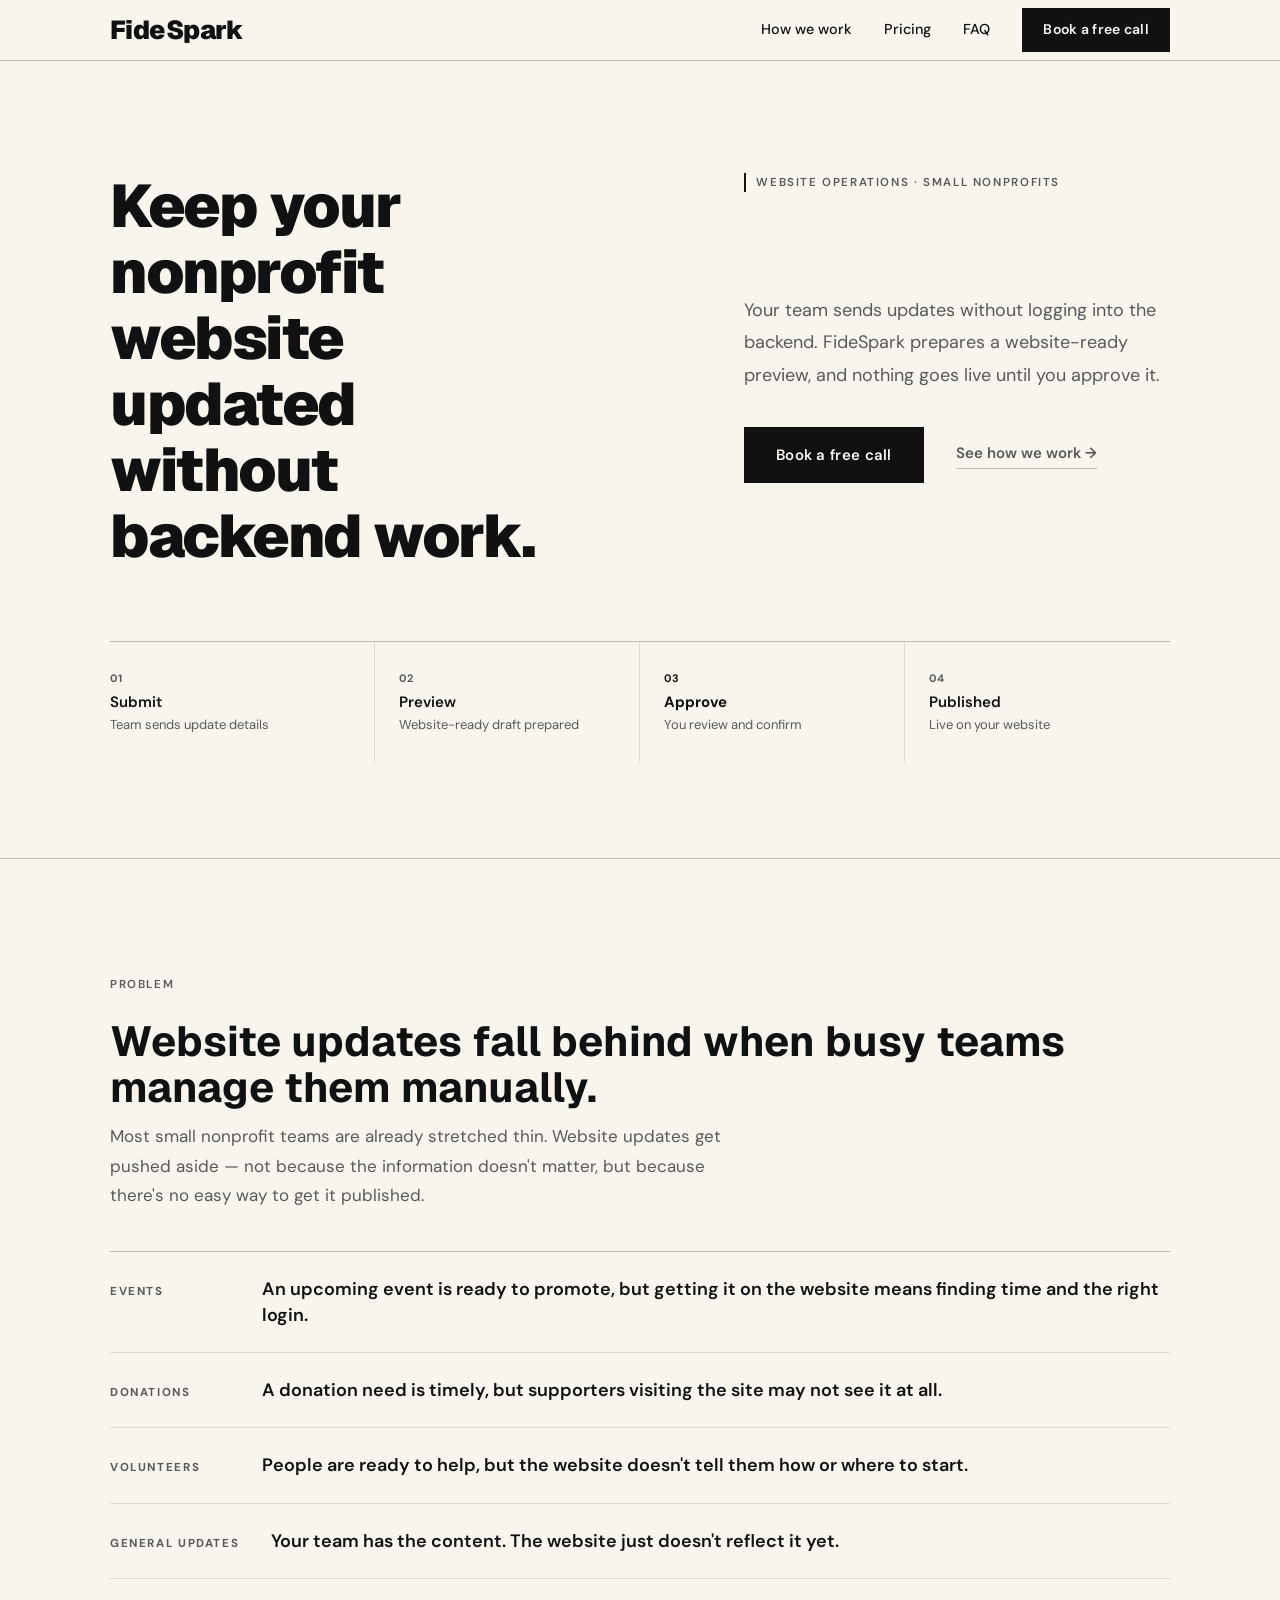
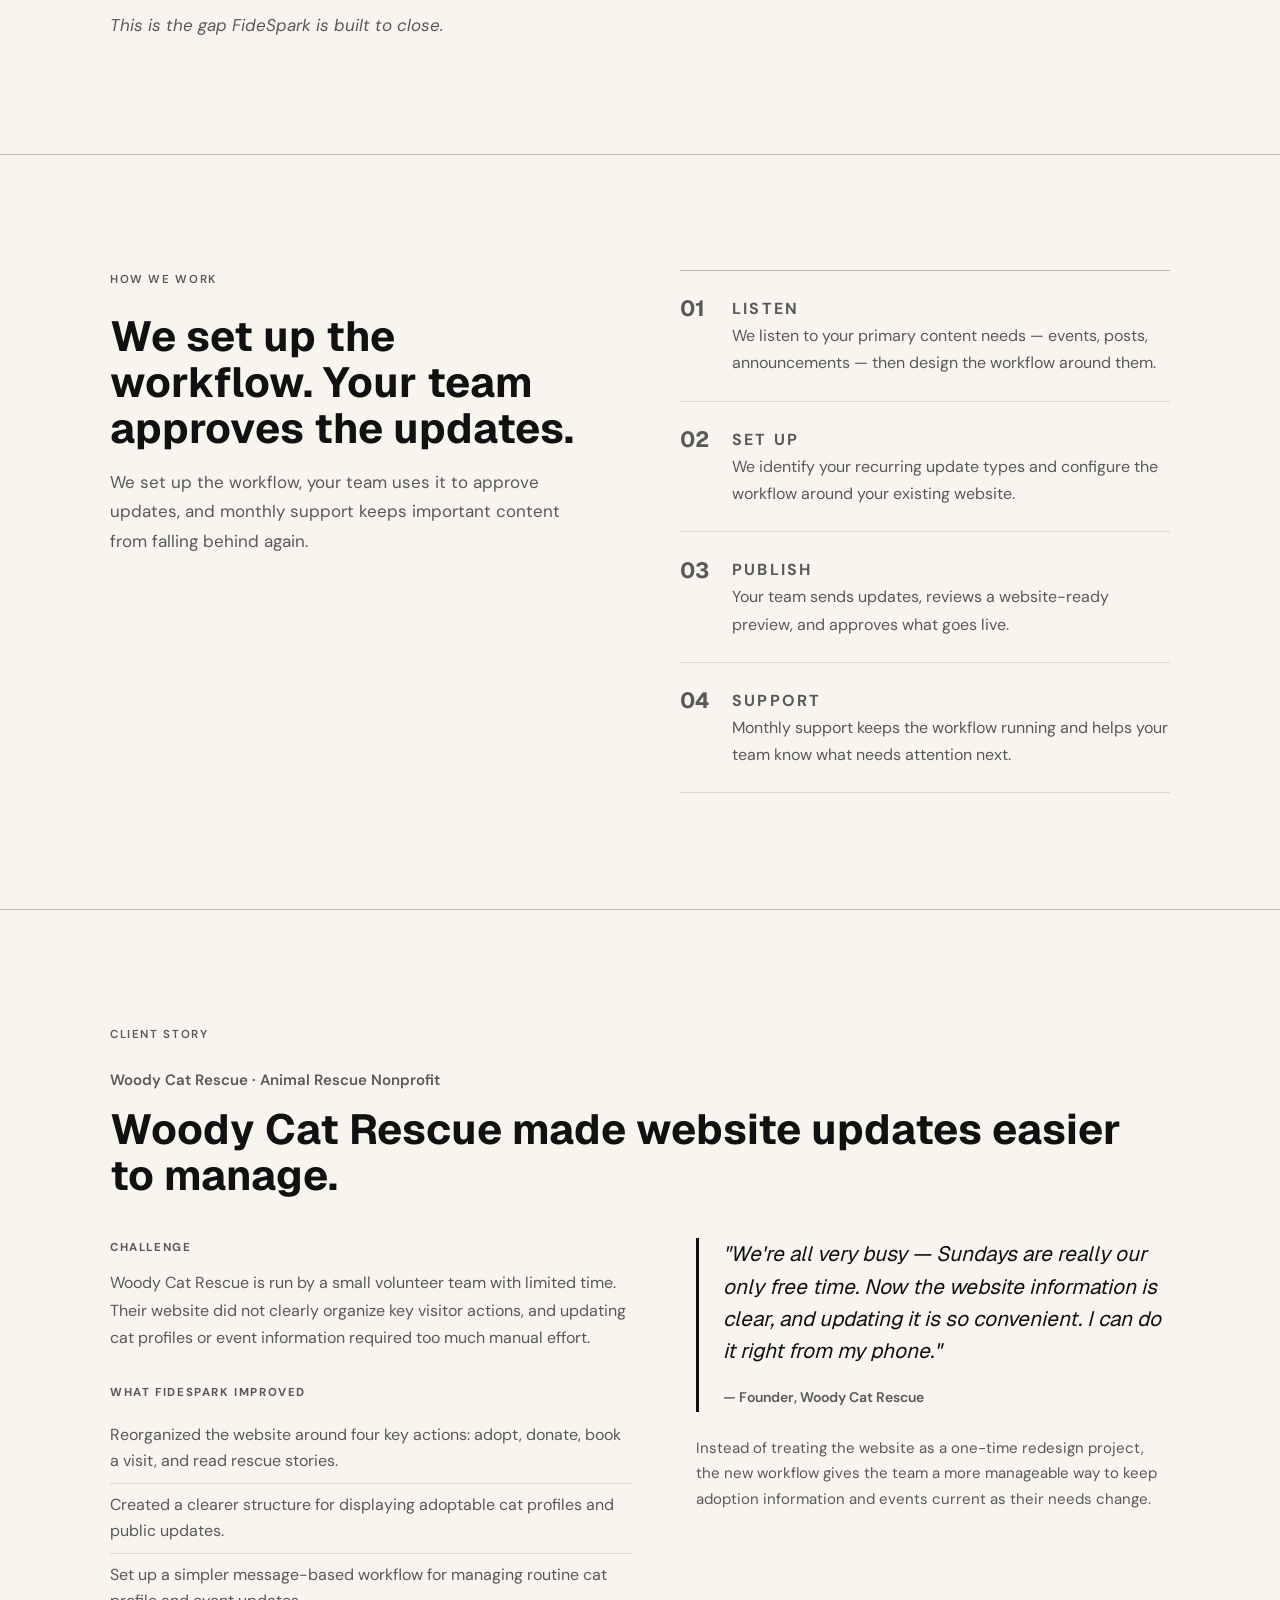
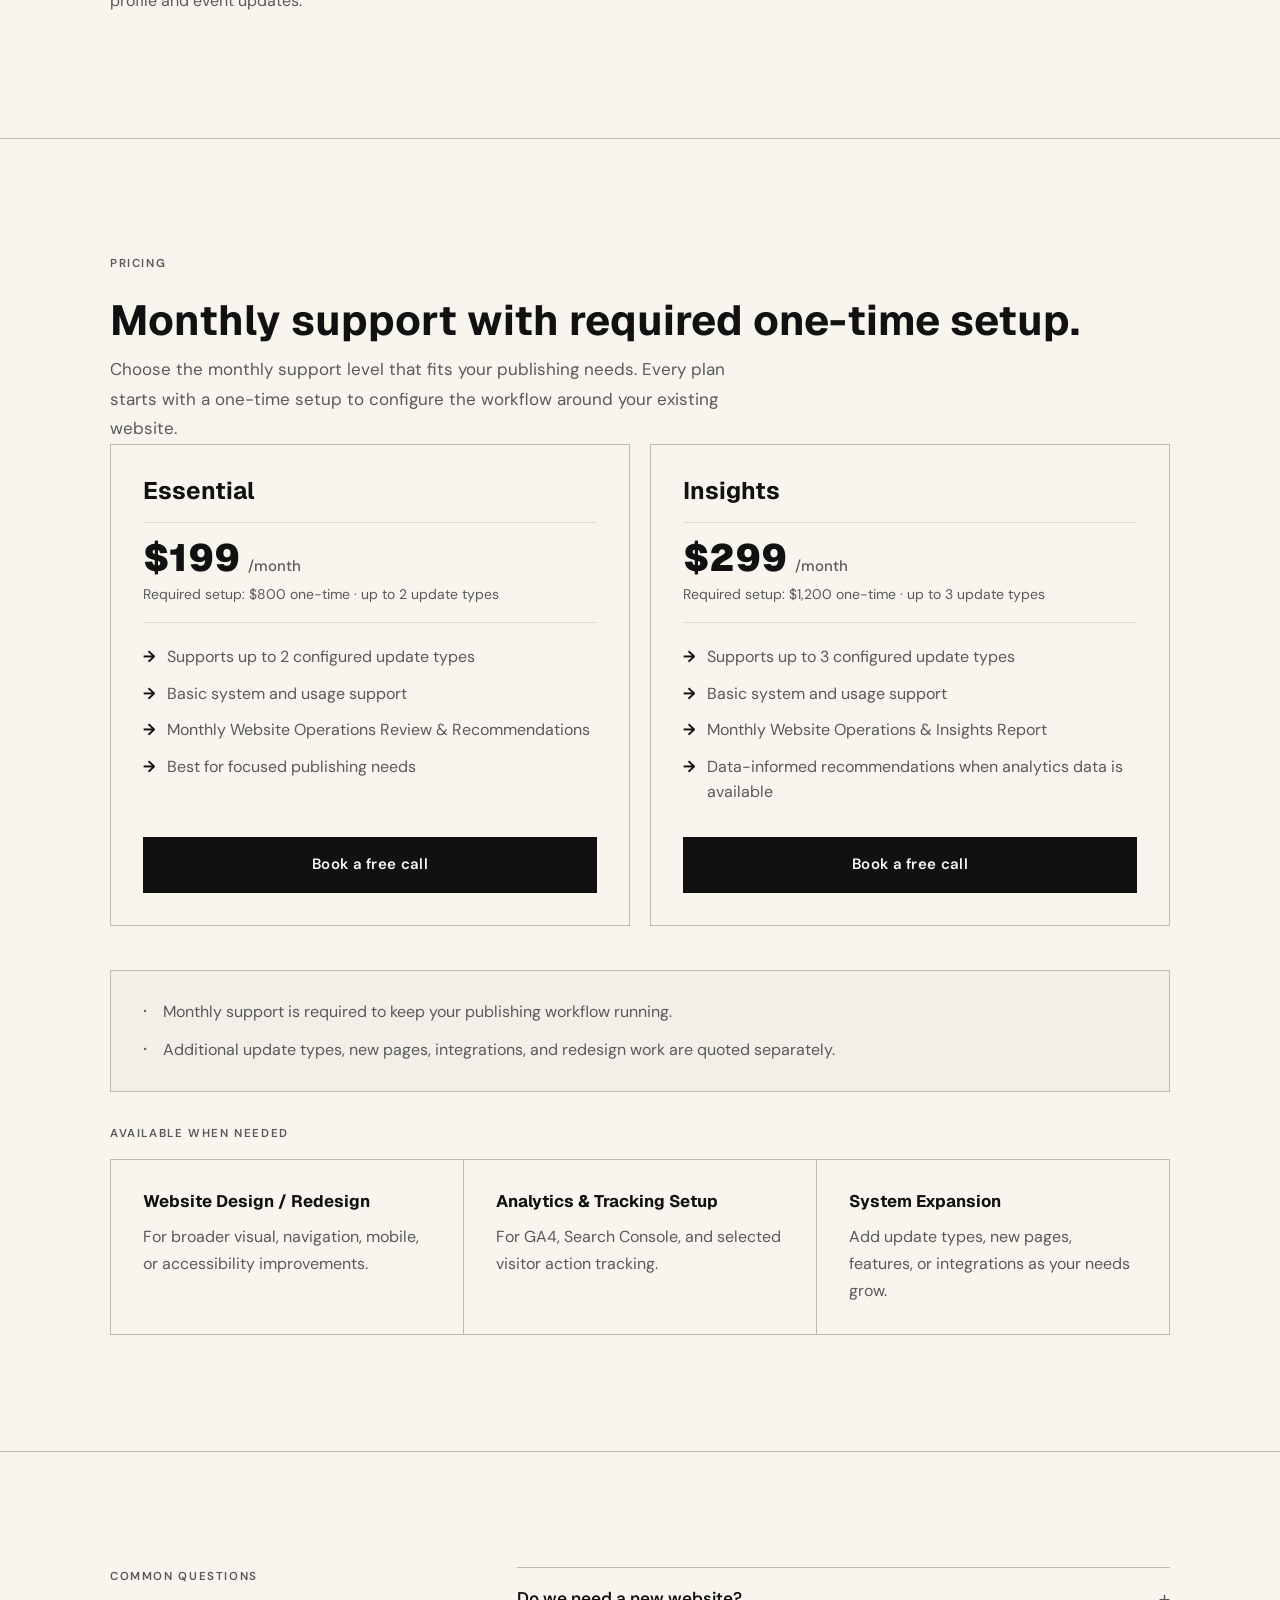
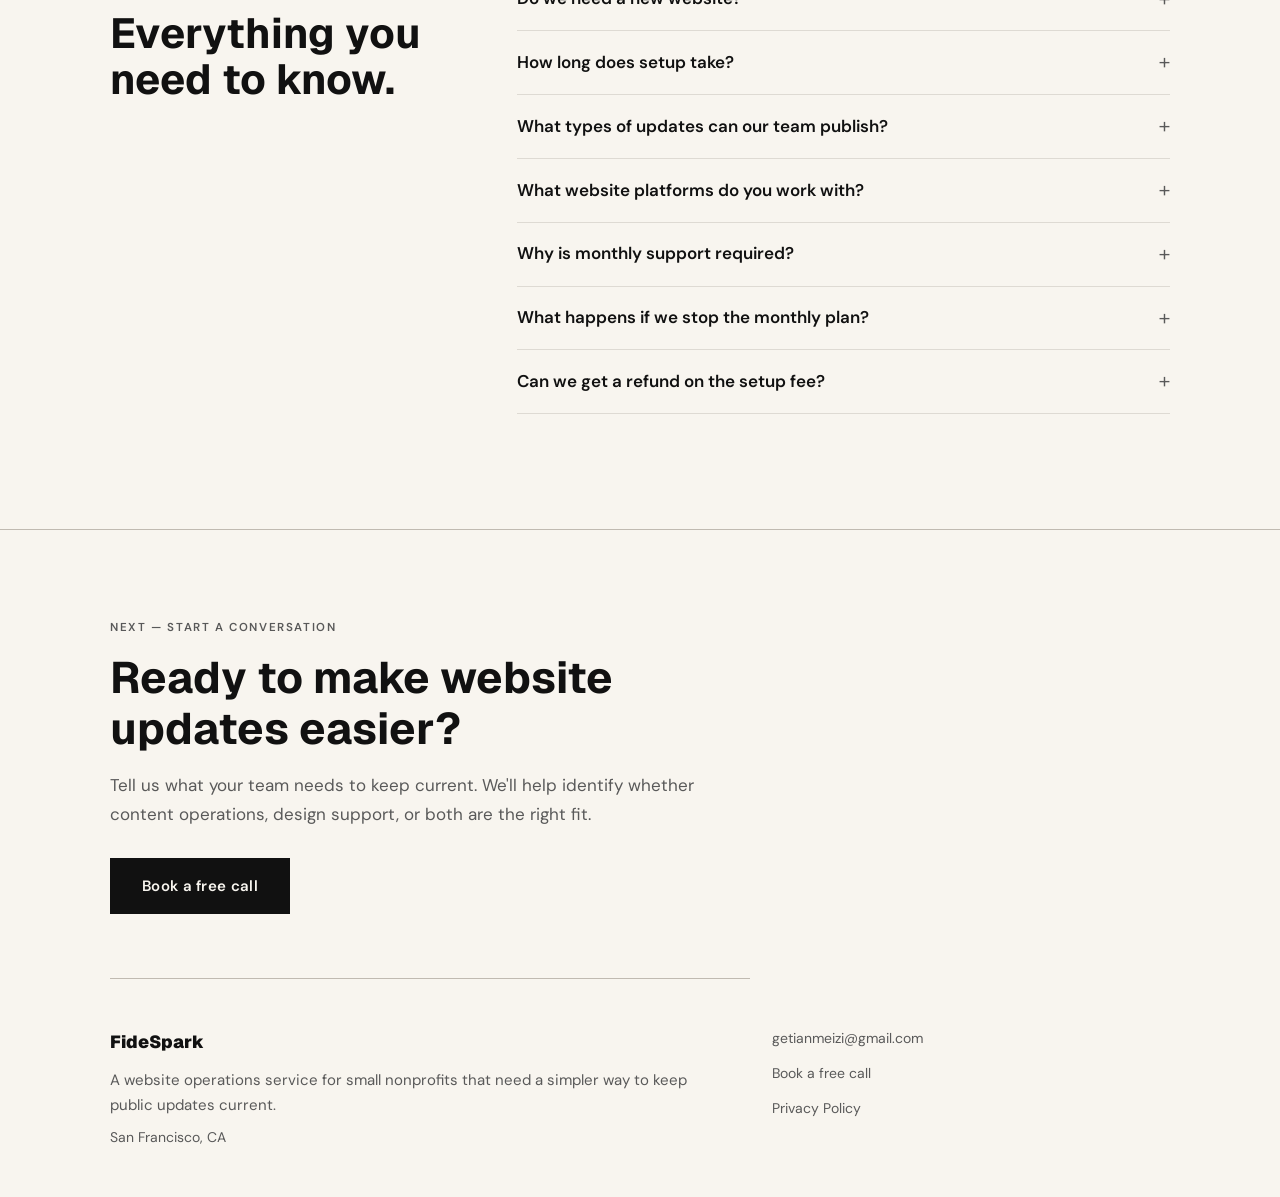
==== index.html @ 255e72b4 "Add Listen step and reorder How We Work steps Co-Authored-By: Claude Sonnet 4.6 <noreply@anthropic.c" ====
<!DOCTYPE html>
<html lang="en">
<head>
  <meta charset="UTF-8">
  <meta name="viewport" content="width=device-width, initial-scale=1.0">
  <meta name="description" content="FideSpark helps small nonprofits keep routine website updates current — events, donations, volunteer opportunities — through a simple submit, preview, and approve workflow. Setup and monthly support service.">
  <title>FideSpark — Website Operations for Small Nonprofits</title>

  <link rel="canonical" href="https://gracege.space/runlit/">

  <!-- Open Graph -->
  <meta property="og:type"        content="website">
  <meta property="og:url"         content="https://gracege.space/runlit/">
  <meta property="og:title"       content="FideSpark — Website Operations for Small Nonprofits">
  <meta property="og:description" content="FideSpark helps small nonprofits keep routine website updates current through a simple submit, preview, and approve workflow. Setup and monthly support.">
  <meta property="og:site_name"   content="FideSpark">

  <!-- Twitter / X card -->
  <meta name="twitter:card"        content="summary">
  <meta name="twitter:title"       content="FideSpark — Website Operations for Small Nonprofits">
  <meta name="twitter:description" content="FideSpark helps small nonprofits keep routine website updates current through a simple submit, preview, and approve workflow.">

  <link rel="icon" type="image/svg+xml" href="favicon.svg">

  <link rel="preconnect" href="https://fonts.googleapis.com">
  <link rel="preconnect" href="https://fonts.gstatic.com" crossorigin>
  <link href="https://fonts.googleapis.com/css2?family=Geist:wght@400;700;900&family=DM+Sans:wght@400;500;600&display=swap" rel="stylesheet">
  <link rel="stylesheet" href="css/styles.css">
</head>
<body>

  <a href="#main" class="skip-link">Skip to content</a>

  <!-- NAV -->
  <header class="nav" id="nav">
    <div class="container nav__inner">
      <a href="/runlit/" class="nav__logo">FideSpark</a>
      <button class="nav__toggle" id="navToggle" aria-label="Toggle menu" aria-expanded="false" aria-controls="navMenu">
        <span></span>
        <span></span>
        <span></span>
      </button>
      <nav class="nav__menu" id="navMenu">
        <a href="#how-it-works">How we work</a>
        <a href="#pricing">Pricing</a>
        <a href="#faq">FAQ</a>
        <a href="https://calendly.com/grace-ge/30min" target="_blank" rel="noopener" class="btn btn--nav">Book a free call<span class="sr-only"> (opens in new tab)</span></a>
      </nav>
    </div>
  </header>

  <main id="main" tabindex="-1">

  <!-- HERO -->
  <section class="hero">
    <div class="container">
      <div class="hero__top">
        <p class="hero__eyebrow">Website Operations · Small Nonprofits</p>
        <div class="hero__lead">
          <h1 class="hero__headline">Keep your nonprofit website updated without backend work.</h1>
        </div>
        <div class="hero__aside">
          <p class="hero__sub">Your team sends updates without logging into the backend. FideSpark prepares a website-ready preview, and nothing goes live until you approve it.</p>
          <div class="hero__actions">
            <a href="https://calendly.com/grace-ge/30min" target="_blank" rel="noopener" class="btn btn--primary btn--hero">Book a free call<span class="sr-only"> (opens in new tab)</span></a>
            <a href="#how-it-works" class="hero__secondary-link">See how we work →</a>
          </div>
        </div>
      </div>
      <div class="hero__strip">
        <div class="hero__strip-step">
          <span class="hero__strip-num">01</span>
          <strong class="hero__strip-label">Submit</strong>
          <span class="hero__strip-sub">Team sends update details</span>
        </div>
        <div class="hero__strip-step">
          <span class="hero__strip-num">02</span>
          <strong class="hero__strip-label">Preview</strong>
          <span class="hero__strip-sub">Website-ready draft prepared</span>
        </div>
        <div class="hero__strip-step hero__strip-step--active">
          <span class="hero__strip-num">03</span>
          <strong class="hero__strip-label">Approve</strong>
          <span class="hero__strip-sub">You review and confirm</span>
        </div>
        <div class="hero__strip-step">
          <span class="hero__strip-num">04</span>
          <strong class="hero__strip-label">Published</strong>
          <span class="hero__strip-sub">Live on your website</span>
        </div>
      </div>
    </div>
  </section>

  <!-- 01 PROBLEM -->
  <section class="chapter reveal" id="problem">
    <div class="container">
      <p class="chapter-label">Problem</p>
      <h2>Website updates fall behind when busy teams manage them manually.</h2>
      <p class="chapter-intro">Most small nonprofit teams are already stretched thin. Website updates get pushed aside — not because the information doesn't matter, but because there's no easy way to get it published.</p>
      <div class="problem-list">
        <div class="problem-row">
          <span class="problem-row-label">Events</span>
          <p class="problem-row-body">An upcoming event is ready to promote, but getting it on the website means finding time and the right login.</p>
        </div>
        <div class="problem-row">
          <span class="problem-row-label">Donations</span>
          <p class="problem-row-body">A donation need is timely, but supporters visiting the site may not see it at all.</p>
        </div>
        <div class="problem-row">
          <span class="problem-row-label">Volunteers</span>
          <p class="problem-row-body">People are ready to help, but the website doesn't tell them how or where to start.</p>
        </div>
        <div class="problem-row">
          <span class="problem-row-label">General updates</span>
          <p class="problem-row-body">Your team has the content. The website just doesn't reflect it yet.</p>
        </div>
      </div>
      <p class="chapter-close">This is the gap FideSpark is built to close.</p>
    </div>
  </section>

  <!-- 02 HOW WE WORK -->
  <section class="chapter reveal" id="how-it-works">
    <div class="container">
      <div class="how-split">
        <div class="how-lead">
          <p class="chapter-label">How We Work</p>
          <h2>We set up the workflow. Your team approves the updates.</h2>
          <p class="chapter-intro">We set up the workflow, your team uses it to approve updates, and monthly support keeps important content from falling behind again.</p>
        </div>
        <div class="how-steps">
          <div class="how-step">
            <span class="how-step-num">01</span>
            <div class="how-step-body">
              <p class="how-step-label">Listen</p>
              <p>We listen to your primary content needs — events, posts, announcements — then design the workflow around them.</p>
            </div>
          </div>
          <div class="how-step">
            <span class="how-step-num">02</span>
            <div class="how-step-body">
              <p class="how-step-label">Set Up</p>
              <p>We identify your recurring update types and configure the workflow around your existing website.</p>
            </div>
          </div>
          <div class="how-step">
            <span class="how-step-num">03</span>
            <div class="how-step-body">
              <p class="how-step-label">Publish</p>
              <p>Your team sends updates, reviews a website-ready preview, and approves what goes live.</p>
            </div>
          </div>
          <div class="how-step">
            <span class="how-step-num">04</span>
            <div class="how-step-body">
              <p class="how-step-label">Support</p>
              <p>Monthly support keeps the workflow running and helps your team know what needs attention next.</p>
            </div>
          </div>
        </div>
      </div>
    </div>
  </section>

  <!-- 03 PROOF -->
  <section class="chapter reveal" id="case-study">
    <div class="container">
      <p class="chapter-label">Client Story</p>
      <p class="proof-client">Woody Cat Rescue · Animal Rescue Nonprofit</p>
      <h2>Woody Cat Rescue made website updates easier to manage.</h2>
      <div class="proof-body">
        <div class="proof-left">
          <div class="proof-block">
            <p class="proof-subhead">Challenge</p>
            <p>Woody Cat Rescue is run by a small volunteer team with limited time. Their website did not clearly organize key visitor actions, and updating cat profiles or event information required too much manual effort.</p>
          </div>
          <div class="proof-block">
            <p class="proof-subhead">What FideSpark improved</p>
            <ul class="proof-list" role="list">
              <li>Reorganized the website around four key actions: adopt, donate, book a visit, and read rescue stories.</li>
              <li>Created a clearer structure for displaying adoptable cat profiles and public updates.</li>
              <li>Set up a simpler message-based workflow for managing routine cat profile and event updates.</li>
            </ul>
          </div>
        </div>
        <div class="proof-right">
          <blockquote class="proof-quote">
            <p>"We're all very busy — Sundays are really our only free time. Now the website information is clear, and updating it is so convenient. I can do it right from my phone."</p>
            <cite>— Founder, Woody Cat Rescue</cite>
          </blockquote>
          <p class="proof-context">Instead of treating the website as a one-time redesign project, the new workflow gives the team a more manageable way to keep adoption information and events current as their needs change.</p>
        </div>
      </div>
    </div>
  </section>

  <!-- 04 PRICING -->
  <section class="chapter reveal" id="pricing">
    <div class="container">
      <p class="chapter-label">Pricing</p>
      <h2>Monthly support with required one-time setup.</h2>
      <p class="chapter-intro">Choose the monthly support level that fits your publishing needs. Every plan starts with a one-time setup to configure the workflow around your existing website.</p>

      <div class="pricing-pair">
        <div class="pricing-card">
          <p class="plan-name">Essential</p>
          <div class="plan-price">
            <span class="price-amount">$199</span>
            <span class="price-unit">/month</span>
          </div>
          <p class="plan-setup">Required setup: $800 one-time · up to 2 update types</p>
          <ul class="plan-features" role="list">
            <li>Supports up to 2 configured update types</li>
            <li>Basic system and usage support</li>
            <li>Monthly Website Operations Review &amp; Recommendations</li>
            <li>Best for focused publishing needs</li>
          </ul>
          <a href="https://calendly.com/grace-ge/30min" target="_blank" rel="noopener" class="btn btn--primary btn--full">Book a free call<span class="sr-only"> (opens in new tab)</span></a>
        </div>
        <div class="pricing-card">
          <p class="plan-name">Insights</p>
          <div class="plan-price">
            <span class="price-amount">$299</span>
            <span class="price-unit">/month</span>
          </div>
          <p class="plan-setup">Required setup: $1,200 one-time · up to 3 update types</p>
          <ul class="plan-features" role="list">
            <li>Supports up to 3 configured update types</li>
            <li>Basic system and usage support</li>
            <li>Monthly Website Operations &amp; Insights Report</li>
            <li>Data-informed recommendations when analytics data is available</li>
          </ul>
          <a href="https://calendly.com/grace-ge/30min" target="_blank" rel="noopener" class="btn btn--primary btn--full">Book a free call<span class="sr-only"> (opens in new tab)</span></a>
        </div>
      </div>

      <div class="pricing-notes-panel">
        <ul role="list">
          <li>Monthly support is required to keep your publishing workflow running.</li>
          <li>Additional update types, new pages, integrations, and redesign work are quoted separately.</li>
        </ul>
      </div>

      <p class="section-label services-optional-label">Available when needed</p>
      <div class="services-optional-grid">
        <div class="service-option-card">
          <h3>Website Design / Redesign</h3>
          <p>For broader visual, navigation, mobile, or accessibility improvements.</p>
        </div>
        <div class="service-option-card">
          <h3>Analytics &amp; Tracking Setup</h3>
          <p>For GA4, Search Console, and selected visitor action tracking.</p>
        </div>
        <div class="service-option-card">
          <h3>System Expansion</h3>
          <p>Add update types, new pages, features, or integrations as your needs grow.</p>
        </div>
      </div>
    </div>
  </section>

  <!-- FAQ -->
  <section class="chapter reveal" id="faq">
    <div class="container">
      <div class="faq-split">
        <div class="faq-lead">
          <p class="chapter-label">Common questions</p>
          <h2>Everything you need to know.</h2>
        </div>
        <div class="faq-list">

        <details class="faq-item" name="faq">
          <summary>Do we need a new website?</summary>
          <div class="faq-body">
            <p>Not necessarily. The workflow is designed to work with an existing website when its structure can support your selected publishing needs. If your website needs broader design or structural improvements, website design or redesign can be scoped separately.</p>
          </div>
        </details>

        <details class="faq-item" name="faq">
          <summary>How long does setup take?</summary>
          <div class="faq-body">
            <p>Most setups are completed within 14–21 days. The process includes an initial call, system configuration, light website adjustments, and a training session. Your team will be ready to start publishing by the end of setup.</p>
          </div>
        </details>

        <details class="faq-item" name="faq">
          <summary>What types of updates can our team publish?</summary>
          <div class="faq-body">
            <p>Your setup includes the types of updates your team posts most often — events, donation updates, volunteer opportunities, announcements, program updates, or impact stories. Starter Setup includes 2 types; Expanded Setup includes up to 3. Your team provides the information — FideSpark structures and formats it.</p>
          </div>
        </details>

        <details class="faq-item" name="faq">
          <summary>What website platforms do you work with?</summary>
          <div class="faq-body">
            <p>We work with Squarespace, Wix, WordPress, Shopify, Webflow, and Framer. Some publishing workflows may require a platform plan that supports third-party integrations — we will confirm this during your initial call. Third-party API costs are not included in the setup or monthly fee.</p>
          </div>
        </details>

        <details class="faq-item" name="faq">
          <summary>Why is monthly support required?</summary>
          <div class="faq-body">
            <p>The publishing workflow runs on FideSpark's platform. Monthly support keeps your workflow available and supported, and includes a monthly website review with practical recommendations. Without an active monthly plan, the workflow will no longer function — though your existing website content stays in place.</p>
          </div>
        </details>

        <details class="faq-item" name="faq">
          <summary>What happens if we stop the monthly plan?</summary>
          <div class="faq-body">
            <p>If you cancel, your configured publishing workflow will no longer be available. Your website content remains on your website — only the workflow powered by FideSpark's system stops functioning. We recommend discussing any changes with us before cancelling so we can help you plan accordingly.</p>
          </div>
        </details>

        <details class="faq-item" name="faq">
          <summary>Can we get a refund on the setup fee?</summary>
          <div class="faq-body">
            <p>Setup fees are non-refundable once payment is received, as work begins immediately. We recommend booking a free call before purchasing to make sure FideSpark is the right fit for your organization.</p>
          </div>
        </details>

        </div>
      </div>
    </div>
  </section>

  </main>

  <!-- FOOTER — Editorial closing section -->
  <footer class="footer" id="book">
    <div class="container">
      <div class="footer__cta-row">
        <p class="footer__cta-label">Next — Start a conversation</p>
        <h2 class="footer__cta-heading">Ready to make website updates easier?</h2>
        <p class="footer__cta-sub">Tell us what your team needs to keep current. We'll help identify whether content operations, design support, or both are the right fit.</p>
        <a href="https://calendly.com/grace-ge/30min" target="_blank" rel="noopener" class="btn btn--primary">Book a free call<span class="sr-only"> (opens in new tab)</span></a>
      </div>
      <div class="footer__cols">
        <div class="footer__brand-col">
          <span class="footer__logo">FideSpark</span>
          <p class="footer__brand-desc">A website operations service for small nonprofits that need a simpler way to keep public updates current.</p>
          <p class="footer__location">San Francisco, CA</p>
        </div>
        <div class="footer__links-col">
          <a href="mailto:getianmeizi@gmail.com" class="footer__link">getianmeizi@gmail.com</a>
          <a href="https://calendly.com/grace-ge/30min" target="_blank" rel="noopener" class="footer__link">Book a free call<span class="sr-only"> (opens in new tab)</span></a>
          <a href="/runlit/privacy.html" class="footer__link">Privacy Policy</a>
        </div>
      </div>
    </div>
  </footer>

  <script src="js/main.js"></script>

  <!-- Structured data -->
  <script type="application/ld+json">
  {
    "@context": "https://schema.org",
    "@graph": [
      {
        "@type": "ProfessionalService",
        "@id": "https://gracege.space/runlit/#business",
        "name": "FideSpark",
        "url": "https://gracege.space/runlit/",
        "email": "getianmeizi@gmail.com",
        "description": "FideSpark provides a website operations service for small nonprofits — a simpler approval-based publishing workflow for events, donation updates, volunteer opportunities, and community content. Website design and redesign are available as a separate service.",
        "serviceType": "Website Operations and website design for nonprofits",
        "priceRange": "$$",
        "areaServed": "US",
        "address": {
          "@type": "PostalAddress",
          "addressLocality": "San Francisco",
          "addressRegion": "CA",
          "addressCountry": "US"
        },
        "contactPoint": {
          "@type": "ContactPoint",
          "email": "getianmeizi@gmail.com",
          "contactType": "customer support"
        },
        "offers": [
          {
            "@type": "Offer",
            "name": "Starter Setup",
            "description": "One-time setup for up to 5 existing pages with 2 configured publishing types and the submit-preview-approve-publish workflow.",
            "category": "Website Operations setup",
            "url": "https://calendly.com/grace-ge/30min",
            "price": "800",
            "priceCurrency": "USD"
          },
          {
            "@type": "Offer",
            "name": "Expanded Setup",
            "description": "One-time setup for up to 10 existing pages with up to 3 configured publishing types and the submit-preview-approve-publish workflow.",
            "category": "Website Operations setup",
            "url": "https://calendly.com/grace-ge/30min",
            "price": "1200",
            "priceCurrency": "USD"
          },
          {
            "@type": "Offer",
            "name": "Essential Support",
            "description": "Monthly support maintaining up to 2 publishing types, basic usage support, and a monthly Website Operations Review and Recommendations.",
            "category": "Website Operations monthly support",
            "url": "https://calendly.com/grace-ge/30min",
            "price": "199",
            "priceCurrency": "USD",
            "priceSpecification": {
              "@type": "UnitPriceSpecification",
              "price": "199",
              "priceCurrency": "USD",
              "unitText": "month"
            }
          },
          {
            "@type": "Offer",
            "name": "Insights Support",
            "description": "Monthly support maintaining up to 3 publishing types, basic usage support, and a monthly Website Operations and Insights Report including data-informed recommendations when analytics data is available.",
            "category": "Website Operations monthly support",
            "url": "https://calendly.com/grace-ge/30min",
            "price": "299",
            "priceCurrency": "USD",
            "priceSpecification": {
              "@type": "UnitPriceSpecification",
              "price": "299",
              "priceCurrency": "USD",
              "unitText": "month"
            }
          }
        ]
      },
      {
        "@type": "FAQPage",
        "mainEntity": [
          {
            "@type": "Question",
            "name": "Do we need a new website?",
            "acceptedAnswer": {
              "@type": "Answer",
              "text": "Not necessarily. The workflow is designed to work with an existing website when its structure can support your selected publishing needs. If your website needs broader design or structural improvements, website design or redesign can be scoped separately."
            }
          },
          {
            "@type": "Question",
            "name": "How long does setup take?",
            "acceptedAnswer": {
              "@type": "Answer",
              "text": "Most setups are completed within 14–21 days. The process includes an initial call, system configuration, light website adjustments, and a training session. Your team will be ready to start publishing by the end of setup."
            }
          },
          {
            "@type": "Question",
            "name": "What types of updates can our team publish?",
            "acceptedAnswer": {
              "@type": "Answer",
              "text": "Your setup includes the types of updates your team posts most often — events, donation updates, volunteer opportunities, announcements, program updates, or impact stories. Starter Setup includes 2 types; Expanded Setup includes up to 3."
            }
          },
          {
            "@type": "Question",
            "name": "What website platforms do you work with?",
            "acceptedAnswer": {
              "@type": "Answer",
              "text": "We work with Squarespace, Wix, WordPress, Shopify, Webflow, and Framer. Some publishing workflows may require a platform plan that supports third-party integrations — we will confirm this during your initial call. Third-party API costs are not included in the setup or monthly fee."
            }
          },
          {
            "@type": "Question",
            "name": "Why is monthly support required?",
            "acceptedAnswer": {
              "@type": "Answer",
              "text": "The publishing workflow runs on FideSpark's platform. Monthly support keeps your workflow available and supported, and includes a monthly website review with practical recommendations. Without an active monthly plan, the workflow will no longer function — though your existing website content stays in place."
            }
          },
          {
            "@type": "Question",
            "name": "What happens if we stop the monthly plan?",
            "acceptedAnswer": {
              "@type": "Answer",
              "text": "If you cancel, your configured publishing workflow will no longer be available. Your website content remains on your website — only the workflow powered by FideSpark's system stops functioning. We recommend discussing any changes with us before cancelling so we can help you plan accordingly."
            }
          },
          {
            "@type": "Question",
            "name": "Can we get a refund on the setup fee?",
            "acceptedAnswer": {
              "@type": "Answer",
              "text": "Setup fees are non-refundable once payment is received, as work begins immediately. We recommend booking a free call before purchasing to make sure FideSpark is the right fit for your organization."
            }
          }
        ]
      }
    ]
  }
  </script>
</body>
</html>
---- css/styles.css ----
/* ============================================================
   TOKENS
   ============================================================ */
:root {
  --bg:           #F8F5EF;
  --text:         #111111;
  --text-muted:   #595959;
  --border:       #C0BAB1;
  --border-light: #DEDAD3;
  --font-heading: 'Geist', -apple-system, BlinkMacSystemFont, sans-serif;
  --font-body:    'DM Sans', -apple-system, BlinkMacSystemFont, sans-serif;
  --max-width:    1100px;
  --pad:          1.25rem;
  --nav-h:        60px;
}

/* ============================================================
   RESET
   ============================================================ */
*, *::before, *::after { box-sizing: border-box; margin: 0; padding: 0; }
html {
  scroll-behavior: smooth;
  scroll-padding-top: var(--nav-h);
  font-size: 16px;
}
@media (prefers-reduced-motion: reduce) {
  html { scroll-behavior: auto; }
  *, *::before, *::after { transition-duration: 0.01ms !important; animation-duration: 0.01ms !important; }
}
body {
  background: var(--bg);
  color: var(--text);
  font-family: var(--font-body);
  font-size: 1.0625rem;
  line-height: 1.65;
  -webkit-font-smoothing: antialiased;
  overflow-wrap: break-word;
}
img { max-width: 100%; display: block; }
a { color: inherit; text-decoration: none; }
ul { list-style: none; }

/* ============================================================
   ACCESSIBILITY
   ============================================================ */
.skip-link {
  position: absolute;
  top: -999px;
  left: 1rem;
  z-index: 9999;
  background: var(--text);
  color: var(--bg);
  padding: 0.6rem 1.2rem;
  font-size: 0.9rem;
  font-weight: 600;
  border: 2px solid var(--bg);
  text-decoration: none;
}
.skip-link:focus { top: 0.75rem; }

:focus-visible {
  outline: 2px solid var(--text);
  outline-offset: 3px;
  border-radius: 2px;
}

.sr-only {
  position: absolute;
  width: 1px;
  height: 1px;
  padding: 0;
  margin: -1px;
  overflow: hidden;
  clip: rect(0,0,0,0);
  white-space: nowrap;
  border: 0;
}

/* ============================================================
   LAYOUT
   ============================================================ */
.container {
  width: 100%;
  max-width: var(--max-width);
  margin: 0 auto;
  padding-left: var(--pad);
  padding-right: var(--pad);
}

/* ============================================================
   TYPOGRAPHY
   ============================================================ */
h1, h2, h3 {
  font-family: var(--font-heading);
  line-height: 1.1;
}
h1 { font-size: clamp(2.625rem, 5.5vw, 3.75rem); font-weight: 900; letter-spacing: -0.025em; }
h2 { font-size: clamp(2rem, 3.75vw, 2.625rem); font-weight: 700; }
h3 { font-size: clamp(1.1rem, 2vw, 1.25rem); font-weight: 700; }

.section-label {
  font-size: 0.72rem;
  font-weight: 600;
  letter-spacing: 0.14em;
  text-transform: uppercase;
  color: var(--text-muted);
  margin-bottom: 1rem;
}
.section-intro {
  font-size: 1.0625rem;
  color: var(--text-muted);
  line-height: 1.75;
  margin-top: 0.75rem;
  max-width: 680px;
}
.section-note {
  margin-top: 1.5rem;
  font-size: 1rem;
  color: var(--text-muted);
  line-height: 1.65;
}

/* ============================================================
   BUTTONS
   ============================================================ */
.btn {
  display: inline-block;
  font-family: var(--font-body);
  font-size: 0.9375rem;
  font-weight: 600;
  letter-spacing: 0.02em;
  padding: 0.85rem 1.875rem;
  border: 2px solid var(--text);
  cursor: pointer;
  transition: background 0.15s, color 0.15s, border-color 0.15s;
  text-align: center;
  white-space: nowrap;
}
.btn--primary {
  background: var(--text);
  color: var(--bg);
}
.btn--primary:hover {
  background: #333333;
  border-color: #333333;
}
.btn--outline {
  background: transparent;
  color: var(--text);
}
.btn--outline:hover {
  background: var(--text);
  color: var(--bg);
}
.btn--nav {
  background: var(--text);
  color: var(--bg);
  border-color: var(--text);
  font-size: 0.875rem;
  padding: 0.55rem 1.2rem;
  align-self: center;
  white-space: nowrap;
}
.btn--nav:hover {
  background: #333333;
  border-color: #333333;
}
.btn--large {
  font-size: 1.0625rem;
  padding: 1.05rem 2.625rem;
}
.btn--full { width: 100%; }

/* ============================================================
   SCROLL REVEAL
   ============================================================ */
.js .reveal {
  opacity: 0;
  transform: translateY(24px);
  transition: opacity 0.55s ease, transform 0.55s ease;
}
.js .reveal.visible {
  opacity: 1;
  transform: none;
}

/* ============================================================
   NAV
   ============================================================ */
.nav {
  position: sticky;
  top: 0;
  z-index: 200;
  background: var(--bg);
  border-bottom: 1px solid var(--border);
}
.nav__inner {
  display: flex;
  align-items: center;
  justify-content: space-between;
  height: var(--nav-h);
}
.nav__logo {
  font-family: var(--font-heading);
  font-size: 1.625rem;
  font-weight: 900;
  letter-spacing: -0.02em;
  flex-shrink: 0;
}

/* Hamburger */
.nav__toggle {
  display: flex;
  flex-direction: column;
  justify-content: center;
  gap: 5px;
  background: none;
  border: none;
  cursor: pointer;
  padding: 6px;
  z-index: 201;
}
.nav__toggle span {
  display: block;
  width: 22px;
  height: 2px;
  background: var(--text);
  transition: transform 0.22s, opacity 0.22s;
}
.nav--open .nav__toggle span:nth-child(1) { transform: translateY(7px) rotate(45deg); }
.nav--open .nav__toggle span:nth-child(2) { opacity: 0; }
.nav--open .nav__toggle span:nth-child(3) { transform: translateY(-7px) rotate(-45deg); }

/* Mobile menu */
.nav__menu {
  display: none;
  flex-direction: column;
  gap: 0;
  padding: 0 var(--pad);
  background: var(--bg);
  border-bottom: 1px solid var(--border);
  box-shadow: 0 8px 20px rgba(17,17,17,0.07);
  position: absolute;
  top: var(--nav-h);
  left: 0;
  right: 0;
}
.nav--open .nav__menu { display: flex; }
.nav__menu .btn { width: 100%; text-align: center; margin: 1.25rem 0; }
.nav__menu a:not(.btn) {
  font-size: 1rem;
  font-weight: 500;
  padding: 1rem 0;
  border-bottom: 1px solid var(--border-light);
  transition: color 0.15s;
  align-self: stretch;
  white-space: nowrap;
}
.nav__menu a:not(.btn):hover { color: var(--text-muted); }

@media (min-width: 768px) {
  .nav__toggle { display: none; }
  .nav__menu {
    display: flex !important;
    flex-direction: row;
    align-items: center;
    gap: 2rem;
    padding: 0;
    background: transparent;
    border: none;
    box-shadow: none;
    position: static;
  }
  .nav__menu a:not(.btn) {
    font-size: 0.9rem;
    padding: 0;
    border-bottom: none;
    align-self: center;
  }
  .nav__menu .btn {
    width: auto;
    margin: 0;
  }
}

/* ============================================================
   SECTION SPACING + DIVIDERS
   ============================================================ */
section {
  padding: clamp(5rem, 9vw, 7.5rem) 0;
}
section + section {
  border-top: 1px solid var(--border);
}

/* ============================================================
   HERO
   ============================================================ */
.hero {
  padding: clamp(3.75rem, 10vw, 7rem) 0 clamp(3.75rem, 8vw, 6rem);
}
.hero__eyebrow { margin-bottom: 0; }
.hero__headline {
  margin: 0;
  max-width: 480px;
}
.hero__sub {
  font-size: 1.125rem;
  color: var(--text-muted);
  line-height: 1.8;
  margin-bottom: 2.25rem;
  max-width: 520px;
}
.hero__actions {
  display: flex;
  flex-wrap: wrap;
  align-items: center;
  gap: 1.25rem 2rem;
}
.hero__secondary-link {
  font-size: 0.9375rem;
  font-weight: 600;
  color: var(--text-muted);
  border-bottom: 1px solid var(--border);
  padding-bottom: 2px;
  transition: color 0.15s, border-color 0.15s;
}
.hero__secondary-link:hover {
  color: var(--text);
  border-bottom-color: var(--text);
}

/* Hero editorial redesign — split header + process strip */
.hero__top {
  display: grid;
  grid-template-columns: 1fr;
  gap: 1.75rem;
  padding-bottom: clamp(3rem, 6vw, 4.5rem);
}
@media (min-width: 720px) {
  .hero__top {
    grid-template-columns: 1.3fr 1fr;
    grid-template-areas:
      "lead eyebrow"
      "lead aside";
    column-gap: 5rem;
    row-gap: 1rem;
    align-items: start;
  }
  .hero__lead   { grid-area: lead; }
  .hero__eyebrow { grid-area: eyebrow; }
  .hero__aside  { grid-area: aside; padding-top: 0; }
}
.hero__lead { min-width: 0; max-width: 100%; }
.hero__aside { min-width: 0; max-width: 100%; }

.hero__strip {
  border-top: 1px solid var(--border);
  display: grid;
  grid-template-columns: 1fr 1fr;
  gap: 0;
}
@media (min-width: 720px) {
  .hero__strip { grid-template-columns: repeat(4, 1fr); }
}
.hero__strip-step {
  display: flex;
  flex-direction: column;
  gap: 0.3rem;
  padding: 1.25rem 1rem 1.25rem 0;
  border-right: 1px solid var(--border-light);
}
@media (max-width: 719px) {
  .hero__strip-step:nth-child(even) {
    padding-left: 1rem;
    padding-right: 0;
    border-right: none;
  }
  .hero__strip-step:nth-child(3),
  .hero__strip-step:nth-child(4) {
    border-top: 1px solid var(--border-light);
  }
}
@media (min-width: 720px) {
  .hero__strip-step {
    padding: 1.75rem 1.5rem 1.75rem 0;
  }
  .hero__strip-step:not(:first-child) { padding-left: 1.5rem; }
  .hero__strip-step:last-child { border-right: none; }
}
.hero__strip-num {
  font-size: 0.68rem;
  font-weight: 700;
  letter-spacing: 0.08em;
  color: var(--text-muted);
}
.hero__strip-label {
  font-size: 0.9375rem;
  font-weight: 600;
  color: var(--text);
  line-height: 1.2;
}
.hero__strip-sub {
  font-size: 0.8125rem;
  color: var(--text-muted);
  line-height: 1.45;
}
.hero__strip-step--active .hero__strip-num { color: var(--text); }
.hero__strip-step--active .hero__strip-label { font-weight: 700; }


/* ============================================================
   PROBLEM SECTION
   ============================================================ */
.problem-section h2 { margin-bottom: 0.85rem; max-width: 680px; }

.problem-grid {
  display: grid;
  grid-template-columns: 1fr;
  gap: 1px;
  background: var(--border);
  border: 1px solid var(--border);
  margin-top: 2.25rem;
}
.problem-item {
  background: var(--bg);
  padding: 2rem 2.25rem;
}
.problem-label {
  font-size: 0.68rem;
  font-weight: 600;
  letter-spacing: 0.14em;
  text-transform: uppercase;
  color: var(--text-muted);
  margin-bottom: 0.75rem;
}
.problem-body {
  font-size: 1.125rem;
  font-weight: 600;
  line-height: 1.45;
}

@media (min-width: 640px) {
  .problem-grid { grid-template-columns: 1fr 1fr; }
}

/* ============================================================
   UPDATE FLOW SECTION
   ============================================================ */
.update-flow-section h2 { margin-bottom: 1.5rem; max-width: 680px; }

.update-flow-steps {
  display: flex;
  flex-direction: column;
  gap: 0.875rem;
  list-style: none;
  max-width: 560px;
  padding: 0;
}
.update-flow-steps li {
  font-size: 1.0625rem;
  line-height: 1.6;
  padding-left: 1.5rem;
  position: relative;
}
.update-flow-steps li::before {
  content: '→';
  position: absolute;
  left: 0;
  font-weight: 700;
}

/* ============================================================
   BEFORE/AFTER COMPARISON (WHAT CHANGES)
   ============================================================ */
.what-changes-section h2 { margin-bottom: 2.25rem; max-width: 680px; }

.wc-grid {
  display: grid;
  grid-template-columns: 1fr;
  gap: 1px;
  background: var(--border);
  border: 1px solid var(--border);
}
@media (min-width: 820px) {
  .wc-grid { grid-template-columns: 1fr 1fr; }
}
.wc-col {
  padding: 2.25rem 2rem;
  display: flex;
  flex-direction: column;
  gap: 1.375rem;
}
.wc-col--before { background: rgba(17,17,17,0.03); }
.wc-col--after  { background: var(--text); color: var(--bg); }

.wc-col-label {
  font-size: 0.7rem;
  font-weight: 600;
  letter-spacing: 0.14em;
  text-transform: uppercase;
  color: var(--text-muted);
}
.wc-col--after .wc-col-label { color: rgba(248,245,239,0.5); }

.wc-steps {
  list-style: none;
  counter-reset: wc-step;
  display: flex;
  flex-direction: column;
  border-top: 1px solid var(--border-light);
  margin: 0;
  padding: 0;
}
.wc-steps li {
  counter-increment: wc-step;
  display: flex;
  align-items: flex-start;
  gap: 0.875rem;
  padding: 0.875rem 0;
  border-bottom: 1px solid var(--border-light);
  font-size: 1rem;
  color: var(--text-muted);
  line-height: 1.5;
}
.wc-steps li::before {
  content: counter(wc-step);
  font-family: var(--font-heading);
  font-size: 0.75rem;
  font-weight: 700;
  color: var(--text-muted);
  background: rgba(17,17,17,0.08);
  min-width: 1.625rem;
  height: 1.625rem;
  display: flex;
  align-items: center;
  justify-content: center;
  flex-shrink: 0;
  margin-top: 0.0625rem;
}
.wc-closing {
  font-size: 0.9375rem;
  color: var(--text-muted);
  font-style: italic;
  line-height: 1.55;
}

.wc-outcome-list {
  list-style: none;
  display: flex;
  flex-direction: column;
  gap: 1rem;
  padding: 0;
  margin: 0;
}
.wc-outcome-list li {
  font-size: 1rem;
  padding-left: 1.5rem;
  position: relative;
  line-height: 1.55;
}
.wc-outcome-list li::before {
  content: '→';
  position: absolute;
  left: 0;
  font-weight: 700;
  color: #E8927A;
}



.services-optional-label {
  margin-top: 2rem;
  margin-bottom: 1rem;
}
.services-optional-grid {
  display: grid;
  grid-template-columns: 1fr;
  gap: 1px;
  background: var(--border);
  border: 1px solid var(--border);
}
@media (min-width: 640px) {
  .services-optional-grid { grid-template-columns: repeat(3, 1fr); }
}
.service-option-card {
  background: var(--bg);
  padding: 1.875rem 2rem;
}
.service-option-card h3 {
  margin-bottom: 0.6rem;
  font-size: 1.05rem;
  line-height: 1.35;
}
.service-option-card p {
  font-size: 1rem;
  color: var(--text-muted);
  line-height: 1.7;
}

.services-boundary-note {
  margin-top: 1.75rem;
  font-size: 1rem;
  color: var(--text-muted);
  line-height: 1.65;
  padding-top: 1.375rem;
  border-top: 1px solid var(--border-light);
}

/* ============================================================
   PRICING
   ============================================================ */
.pricing-section h2 { margin-bottom: 0.75rem; }

.pricing-step-header {
  margin-top: 2.25rem;
  margin-bottom: 1.375rem;
}
.pricing-step-header--sep {
  margin-top: 3rem;
  padding-top: 2.25rem;
  border-top: 1px solid var(--border-light);
}
.pricing-step-tag {
  font-size: 0.68rem;
  font-weight: 600;
  letter-spacing: 0.14em;
  text-transform: uppercase;
  color: var(--text-muted);
  margin-bottom: 0.35rem;
}
.pricing-group-label {
  font-family: var(--font-heading);
  font-size: 1.2rem;
  font-weight: 700;
  margin: 0;
}

.pricing-pair {
  display: grid;
  grid-template-columns: 1fr;
  gap: 1.25rem;
}
@media (min-width: 580px) {
  .pricing-pair { grid-template-columns: 1fr 1fr; }
}

.pricing-card {
  border: 1px solid var(--border);
  padding: 2rem;
  display: flex;
  flex-direction: column;
}
.plan-name {
  font-family: var(--font-heading);
  font-size: 1.5rem;
  font-weight: 700;
  margin-bottom: 1rem;
  line-height: 1.2;
}
.plan-price {
  display: flex;
  align-items: baseline;
  gap: 0.5rem;
  padding: 1rem 0 0.25rem;
  border-top: 1px solid var(--border-light);
  margin-bottom: 0;
}
.plan-setup {
  font-size: 0.875rem;
  color: var(--text-muted);
  padding-bottom: 1rem;
  border-bottom: 1px solid var(--border-light);
  margin-bottom: 1.375rem;
}
.price-amount {
  font-family: var(--font-heading);
  font-size: 2.375rem;
  font-weight: 900;
  line-height: 1;
}
.price-unit {
  font-size: 0.9375rem;
  font-weight: 500;
  color: var(--text-muted);
}
.plan-features {
  display: flex;
  flex-direction: column;
  gap: 0.75rem;
  margin-bottom: 2rem;
  flex: 1;
}
.plan-features li {
  font-size: 1rem;
  padding-left: 1.5rem;
  position: relative;
  line-height: 1.55;
  color: var(--text-muted);
}
.plan-features li::before {
  content: '→';
  position: absolute;
  left: 0;
  font-weight: 700;
  color: var(--text);
}

.pricing-notes-panel {
  margin-top: 2.75rem;
  padding: 1.75rem 2rem;
  border: 1px solid var(--border);
  background: rgba(17,17,17,0.025);
}
.pricing-notes-panel ul {
  display: flex;
  flex-direction: column;
  gap: 0.75rem;
}
.pricing-notes-panel li {
  font-size: 1rem;
  padding-left: 1.25rem;
  position: relative;
  line-height: 1.65;
  color: var(--text-muted);
}
.pricing-notes-panel li::before {
  content: '·';
  position: absolute;
  left: 0;
  font-size: 1.3rem;
  line-height: 1.15;
  color: var(--text-muted);
}

/* ============================================================
   FAQ
   ============================================================ */
.faq-split {
  display: grid;
  grid-template-columns: 1fr;
  gap: 3rem;
}
@media (min-width: 720px) {
  .faq-split {
    grid-template-columns: 1fr 2fr;
    gap: 5rem;
    align-items: start;
  }
}
.faq-lead h2 {
  margin-top: 0.75rem;
}

.faq-list { border-top: 1px solid var(--border); }
.faq-item { border-bottom: 1px solid var(--border-light); }

.faq-item summary {
  list-style: none;
  display: flex;
  justify-content: space-between;
  align-items: center;
  gap: 1.25rem;
  padding: 1rem 0;
  font-size: 1.0625rem;
  font-weight: 600;
  cursor: pointer;
  user-select: none;
  line-height: 1.4;
}
.faq-item summary::-webkit-details-marker { display: none; }
.faq-item summary::after {
  content: '+';
  font-size: 1.375rem;
  font-weight: 300;
  flex-shrink: 0;
  color: var(--text-muted);
  transition: transform 0.22s;
}
.faq-item[open] summary::after { transform: rotate(45deg); }

.faq-body { padding-bottom: 1.5rem; }
.faq-body p {
  font-size: 1rem;
  color: var(--text-muted);
  line-height: 1.8;
  max-width: 680px;
}

/* ============================================================
   FINAL CTA
   ============================================================ */
.cta-section { background: var(--bg); }
.cta-inner {
  text-align: center;
  max-width: 620px !important;
}
.cta-inner h2  { margin-bottom: 1rem; }
.cta-inner p   { font-size: 1.0625rem; color: var(--text-muted); line-height: 1.75; margin-bottom: 2.25rem; }

/* ============================================================
   FOOTER
   ============================================================ */
.footer {
  border-top: 1px solid var(--border);
  padding: 1.875rem 0;
}
.footer__inner {
  display: flex;
  justify-content: space-between;
  align-items: center;
  flex-wrap: wrap;
  gap: 0.75rem;
}
@media (max-width: 540px) {
  .footer__inner {
    flex-direction: column;
    align-items: center;
    text-align: center;
  }
  .footer__links {
    flex-direction: column;
    align-items: center;
    gap: 0.625rem;
  }
}
.footer__name {
  font-family: var(--font-heading);
  font-size: 1.1rem;
  font-weight: 900;
}
.footer__company {
  font-size: 0.8125rem;
  color: var(--text-muted);
  margin-left: 0.5rem;
}
.footer__links {
  display: flex;
  align-items: center;
  gap: 1.5rem;
  flex-wrap: wrap;
}
.footer__email,
.footer__privacy {
  font-size: 0.875rem;
  color: var(--text-muted);
  border-bottom: 1px solid transparent;
  padding-bottom: 1px;
  transition: border-color 0.15s, color 0.15s;
}
.footer__email:hover,
.footer__privacy:hover {
  color: var(--text);
  border-bottom-color: var(--text);
}

/* ============================================================
   PHASE 1 — EDITORIAL STRUCTURE (Hero + Problem)
   ============================================================ */

/* Hero eyebrow — editorial marker */
.hero__eyebrow {
  display: inline-block;
  border-left: 2px solid var(--text);
  padding-left: 0.65rem;
  font-size: 0.72rem;
  font-weight: 600;
  letter-spacing: 0.14em;
  text-transform: uppercase;
  color: var(--text-muted);
}

/* Chapter structure */
.chapter-label {
  display: flex;
  align-items: baseline;
  gap: 0.5rem;
  font-size: 0.72rem;
  font-weight: 600;
  letter-spacing: 0.14em;
  text-transform: uppercase;
  color: var(--text-muted);
  margin-bottom: 1.5rem;
}
.chapter-num {
  font-size: 0.72rem;
  font-weight: 700;
  letter-spacing: 0.12em;
  color: var(--text);
}
.chapter-intro {
  font-size: 1.0625rem;
  color: var(--text-muted);
  line-height: 1.75;
  margin-top: 0.75rem;
  max-width: 640px;
}

/* Problem rows */
.problem-list {
  margin-top: 2.5rem;
  border-top: 1px solid var(--border);
}
.problem-row {
  display: flex;
  flex-direction: column;
  gap: 0.4rem;
  padding: 1.5rem 0;
  border-bottom: 1px solid var(--border-light);
}
@media (min-width: 640px) {
  .problem-row {
    flex-direction: row;
    align-items: baseline;
    gap: 2rem;
  }
}
.problem-row-label {
  font-size: 0.72rem;
  font-weight: 700;
  letter-spacing: 0.14em;
  text-transform: uppercase;
  color: var(--text-muted);
  flex-shrink: 0;
  min-width: 7.5rem;
}
.problem-row-body {
  font-size: 1.125rem;
  font-weight: 600;
  line-height: 1.45;
  color: var(--text);
  margin: 0;
}
.chapter-close {
  margin-top: 2rem;
  font-size: 1.0625rem;
  font-style: italic;
  color: var(--text-muted);
}


/* ---- How We Work (02): editorial split + numbered steps ---- */
.how-split {
  display: grid;
  grid-template-columns: 1fr;
  gap: 3rem;
}
@media (min-width: 720px) {
  .how-split {
    grid-template-columns: 1fr 1fr;
    gap: 5rem;
    align-items: start;
  }
}
.how-lead h2 {
  margin-top: 0.75rem;
}
.how-lead .chapter-intro {
  margin-top: 1rem;
  margin-bottom: 0;
}
.how-steps {
  border-top: 1px solid var(--border);
}
.how-step {
  display: grid;
  grid-template-columns: 2.25rem 1fr;
  gap: 1rem;
  padding: 1.5rem 0;
  border-bottom: 1px solid var(--border-light);
}
.how-step-num {
  font-family: var(--font-heading);
  font-size: 1.375rem;
  font-weight: 700;
  color: var(--text-muted);
  line-height: 1;
  padding-top: 0.15rem;
}
.how-step-body p {
  font-size: 1rem;
  color: var(--text-muted);
  line-height: 1.7;
  margin: 0;
}
.how-step-label {
  font-size: 0.72rem;
  font-weight: 700;
  letter-spacing: 0.14em;
  text-transform: uppercase;
  color: var(--text-muted);
  margin-bottom: 0.4rem;
}


/* ---- Proof / Client Story (05) ---- */
.proof-client {
  font-size: 0.9375rem;
  font-weight: 600;
  color: var(--text-muted);
  margin-bottom: 0.85rem;
}
.proof-body {
  display: grid;
  grid-template-columns: 1fr;
  gap: 2.5rem;
  margin-top: 2.5rem;
}
@media (min-width: 800px) {
  .proof-body {
    grid-template-columns: 1.1fr 1fr;
    gap: 4rem;
  }
}
.proof-block {
  margin-bottom: 2rem;
}
.proof-block:last-child {
  margin-bottom: 0;
}
.proof-subhead {
  font-size: 0.72rem;
  font-weight: 700;
  letter-spacing: 0.14em;
  text-transform: uppercase;
  color: var(--text-muted);
  margin-bottom: 0.75rem;
}
.proof-block > p:not(.proof-subhead) {
  font-size: 1rem;
  line-height: 1.7;
  color: var(--text-muted);
  margin: 0;
}
.proof-list {
  list-style: none;
  padding: 0;
  margin: 0;
}
.proof-list li {
  font-size: 1rem;
  line-height: 1.65;
  color: var(--text-muted);
  padding: 0.5rem 0;
  border-bottom: 1px solid var(--border-light);
}
.proof-list li:last-child {
  border-bottom: none;
}
.proof-quote {
  font-family: var(--font-heading);
  font-style: italic;
  font-size: clamp(1.1rem, 2vw, 1.3rem);
  line-height: 1.55;
  color: var(--text);
  border-left: 3px solid var(--text);
  padding-left: 1.5rem;
  margin: 0 0 1.5rem;
}
.proof-quote p {
  margin: 0 0 0.75rem;
}
.proof-quote cite {
  font-family: var(--font-body);
  font-style: normal;
  font-size: 0.875rem;
  font-weight: 600;
  color: var(--text-muted);
}
.proof-context {
  font-size: 0.9375rem;
  color: var(--text-muted);
  line-height: 1.7;
  margin: 0;
}

.proof-left,
.proof-right { min-width: 0; }
.footer__brand-col { min-width: 0; }

/* ---- Pricing: step description ---- */
.pricing-step-desc {
  font-size: 0.9375rem;
  color: var(--text-muted);
  line-height: 1.6;
  margin-top: 0.25rem;
}

/* ---- Footer: new editorial structure ---- */
/* Override base padding for the richer CTA + cols layout */
.footer {
  padding: clamp(3.5rem, 7vw, 5.5rem) 0 clamp(2rem, 4vw, 3rem);
}
.footer__cta-row {
  max-width: 640px;
  padding-bottom: clamp(2.5rem, 5vw, 4rem);
  border-bottom: 1px solid var(--border);
  margin-bottom: clamp(2rem, 4vw, 3rem);
}
.footer__cta-label {
  font-size: 0.72rem;
  font-weight: 600;
  letter-spacing: 0.14em;
  text-transform: uppercase;
  color: var(--text-muted);
  margin-bottom: 1rem;
}
.footer__cta-heading {
  font-family: var(--font-heading);
  font-size: clamp(2rem, 4vw, 2.75rem);
  font-weight: 700;
  line-height: 1.15;
  margin: 0 0 1rem;
}
.footer__cta-sub {
  font-size: 1.0625rem;
  color: var(--text-muted);
  line-height: 1.75;
  margin-bottom: 1.75rem;
}
.footer__cols {
  display: grid;
  grid-template-columns: 1fr;
  gap: 2rem;
}
@media (min-width: 640px) {
  .footer__cols {
    grid-template-columns: 1.5fr 1fr;
    gap: 4rem;
  }
}
.footer__logo {
  font-family: var(--font-heading);
  font-size: 1.1rem;
  font-weight: 900;
  display: block;
  margin-bottom: 0.75rem;
}
.footer__brand-desc {
  font-size: 0.9375rem;
  color: var(--text-muted);
  line-height: 1.65;
  margin: 0 0 0.5rem;
}
.footer__location {
  font-size: 0.875rem;
  color: var(--text-muted);
}
.footer__links-col {
  display: flex;
  flex-direction: column;
  gap: 0.625rem;
}
.footer__link {
  font-size: 0.875rem;
  color: var(--text-muted);
  border-bottom: 1px solid transparent;
  padding-bottom: 1px;
  transition: color 0.15s, border-color 0.15s;
  align-self: flex-start;
}
.footer__link:hover {
  color: var(--text);
  border-bottom-color: var(--text);
}

/* ============================================================
   RESPONSIVE POLISH
   ============================================================ */
html, body { overflow-x: hidden; }

@media (max-width: 639px) {
  h1 {
    font-size: clamp(1.75rem, 7vw, 2.25rem);
    letter-spacing: 0;
  }
  .hero__headline { max-width: 11.5em; }
  .hero__sub {
    font-size: 1rem;
    max-width: 34ch;
  }
  .hero__actions { max-width: 100%; }
  .btn--hero { width: 100%; text-align: center; }
  .btn--large { padding: 0.95rem 1.875rem; }
}
@media (max-width: 540px) {
  .pricing-notes-panel { padding: 1.375rem 1.5rem; }
}
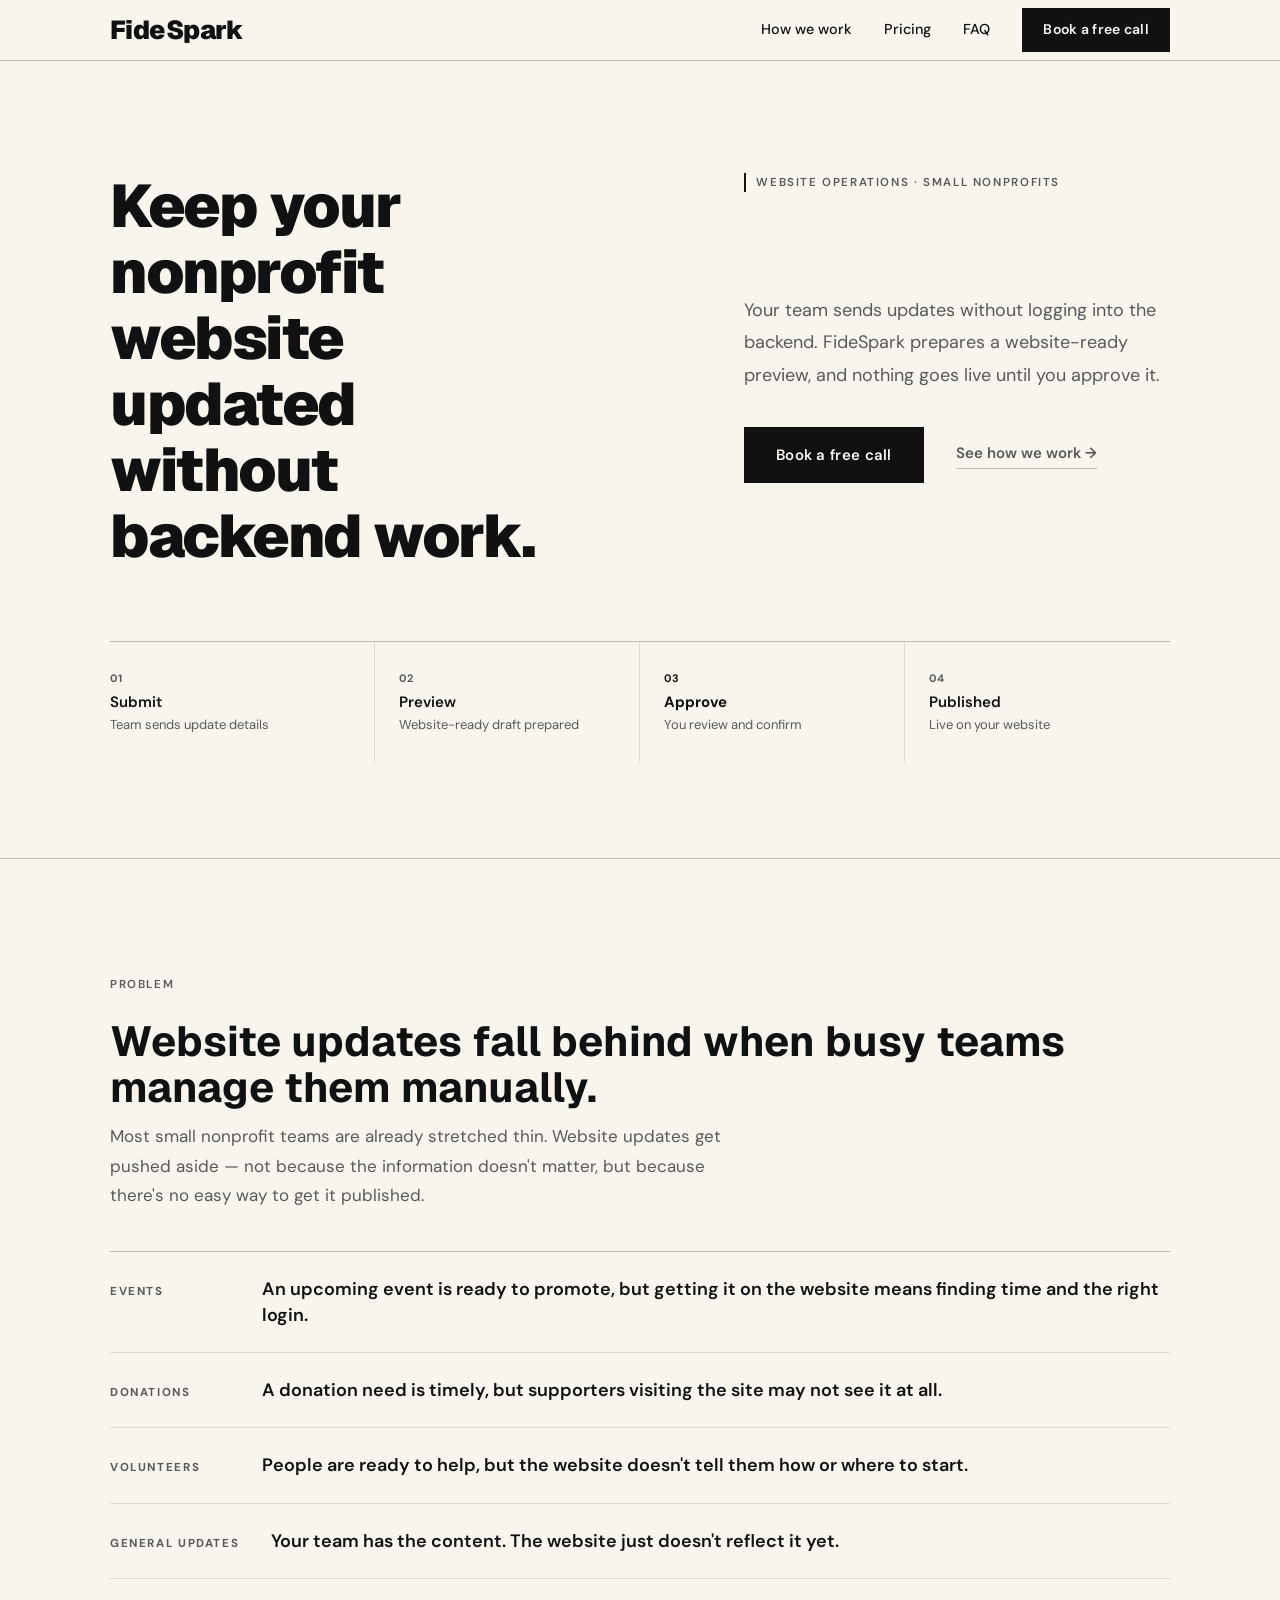
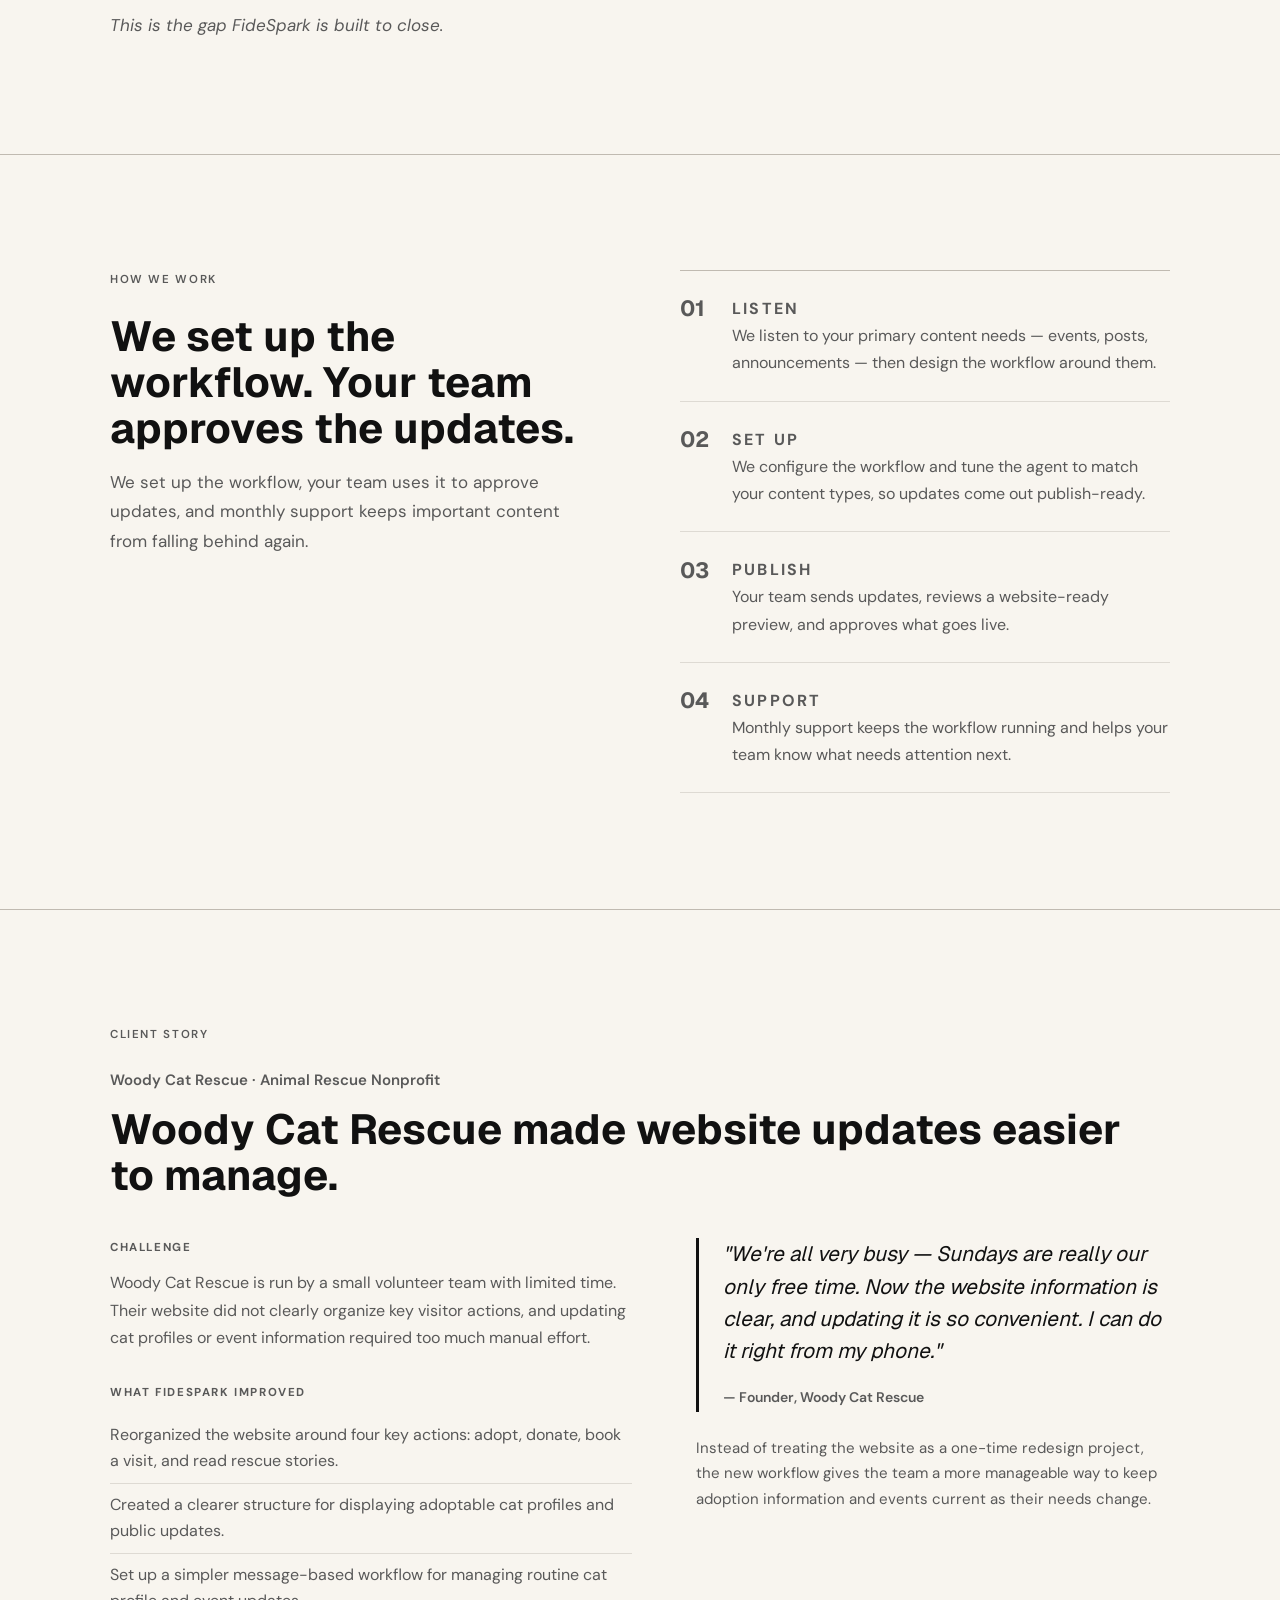
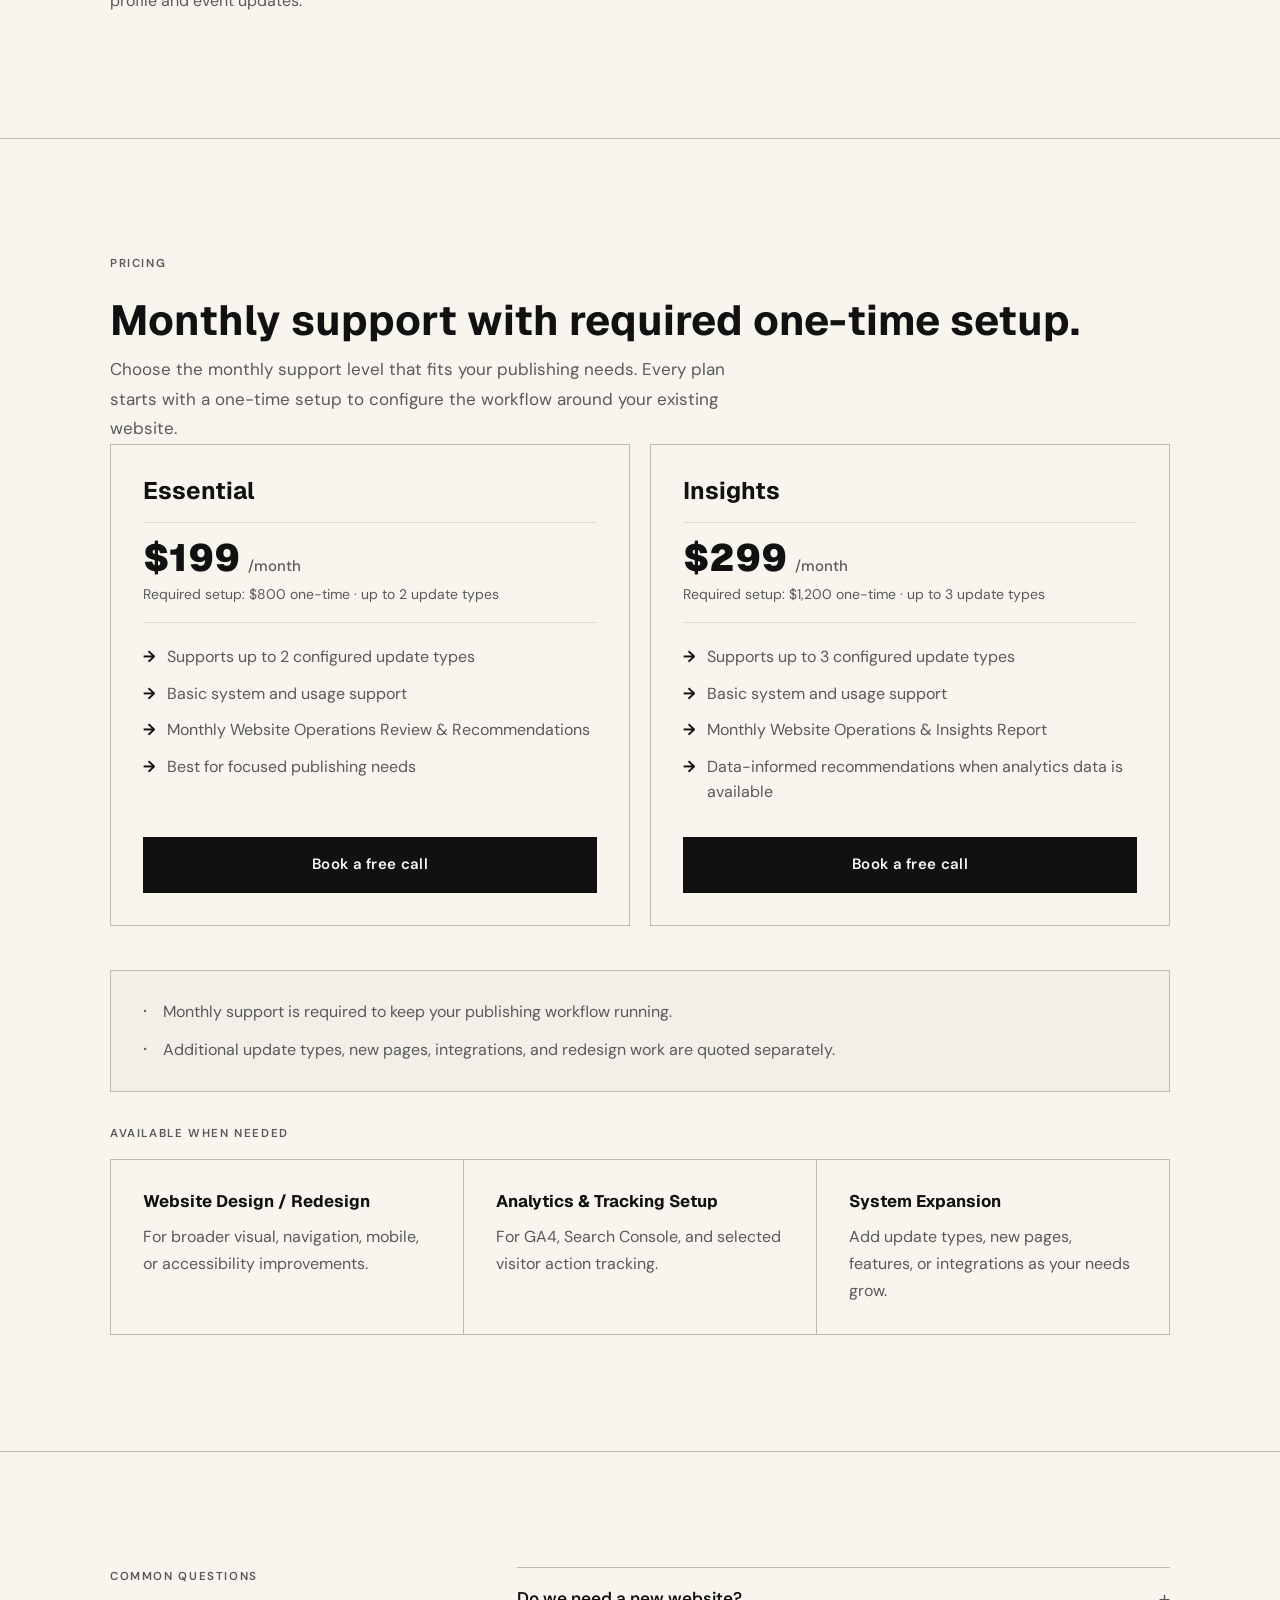
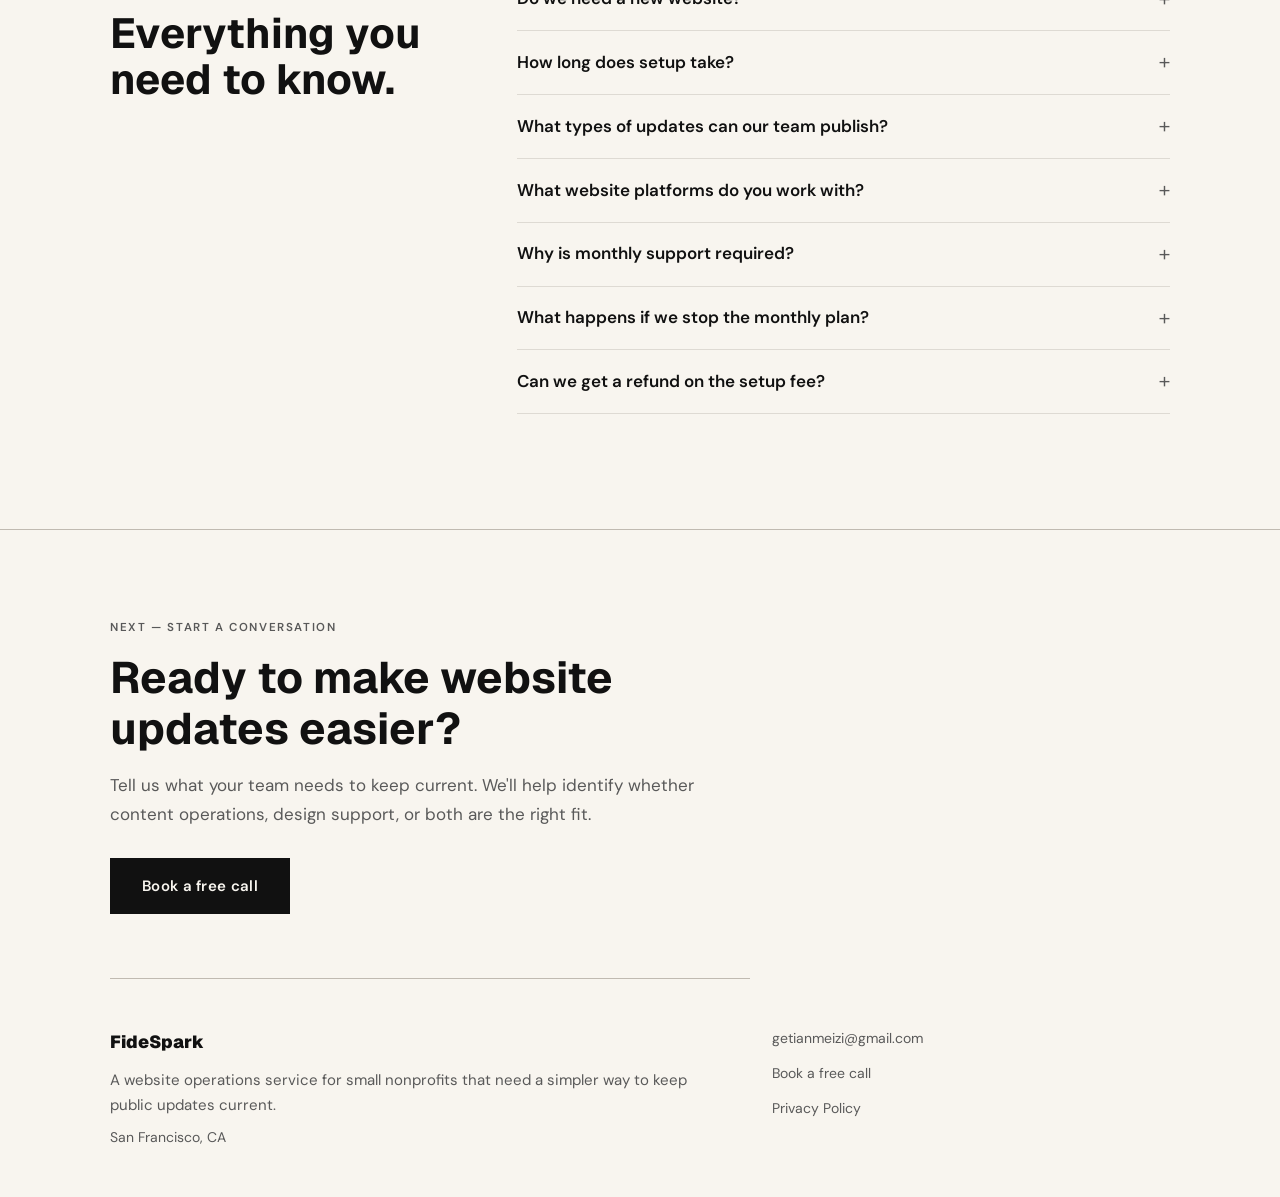
==== commit f71e9eb9: "Update Set Up step description to match new flow Co-Authored-By: Claude Sonnet 4.6 <noreply@anthropi" ====
--- a/index.html
+++ b/index.html
@@ -141,7 +141,7 @@
             <span class="how-step-num">02</span>
             <div class="how-step-body">
               <p class="how-step-label">Set Up</p>
-              <p>We identify your recurring update types and configure the workflow around your existing website.</p>
+              <p>We configure the workflow and tune the agent to match your content types, so updates come out publish-ready.</p>
             </div>
           </div>
           <div class="how-step">
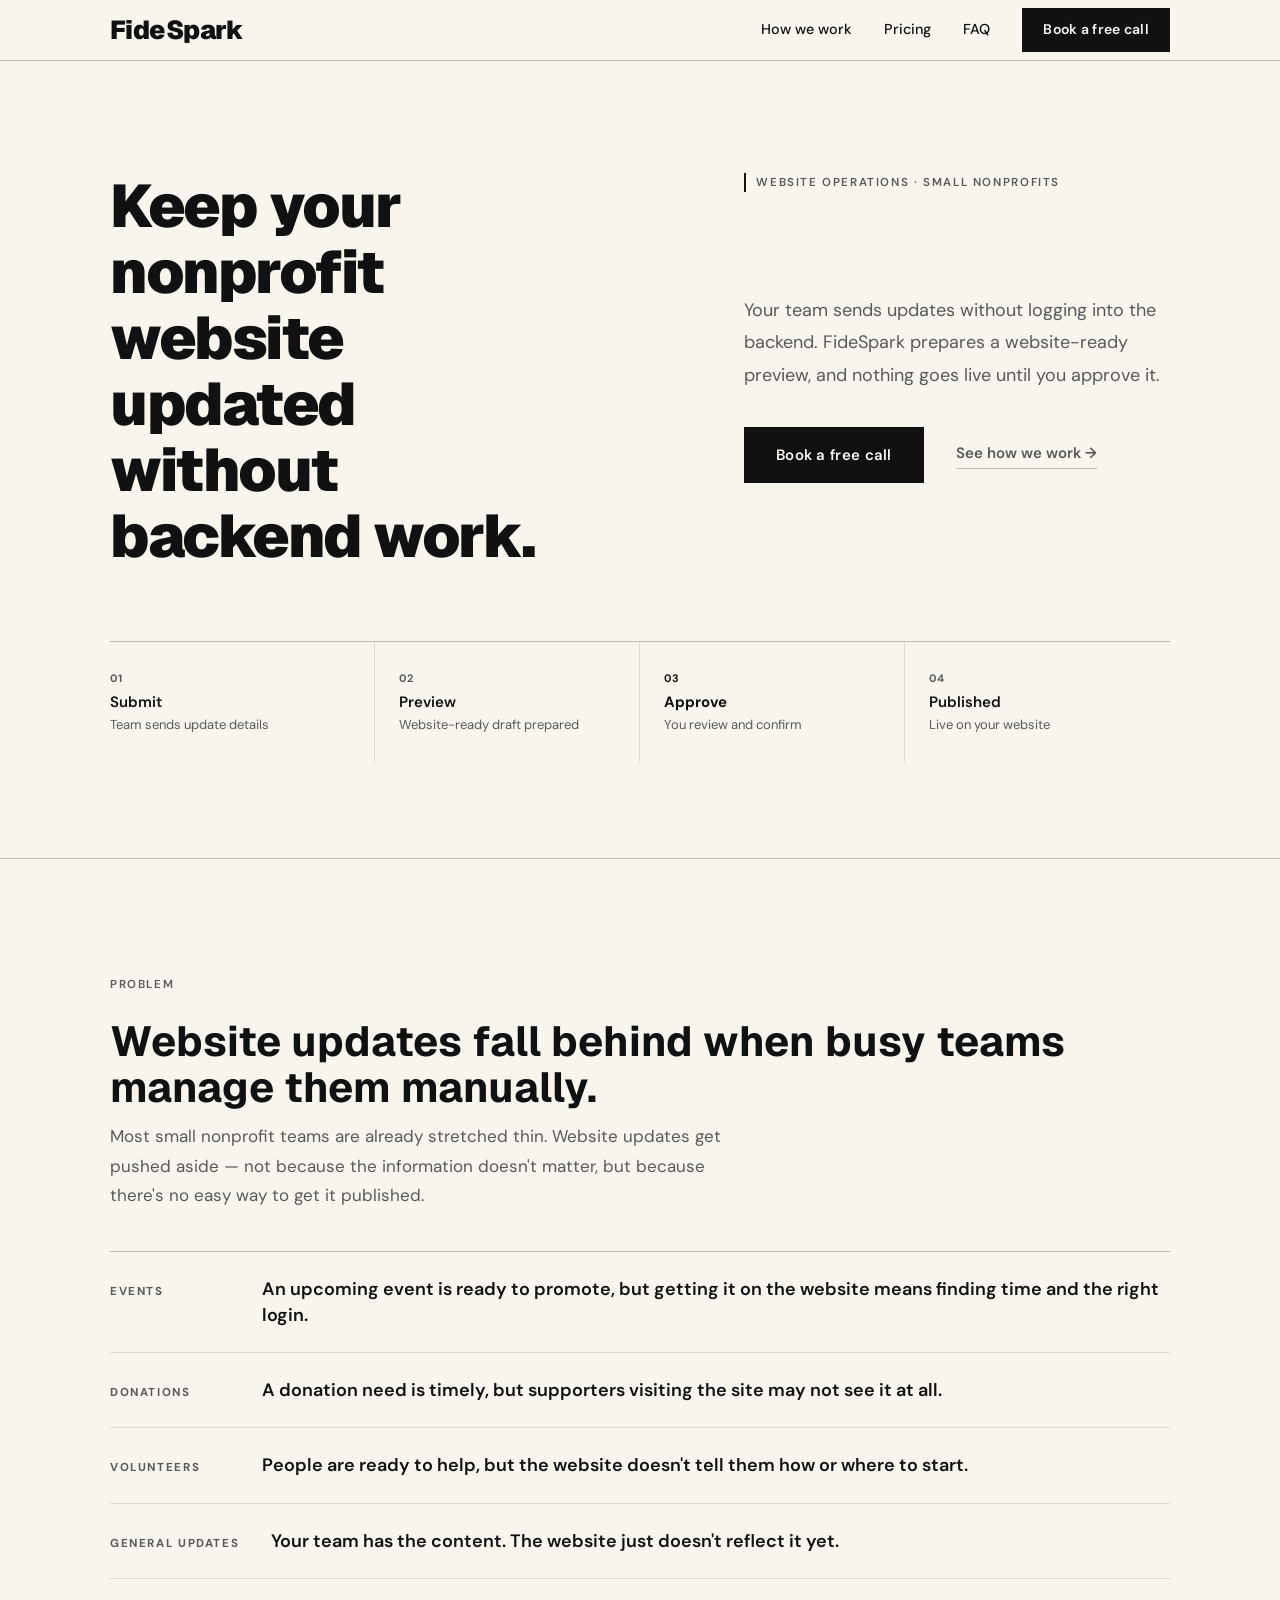
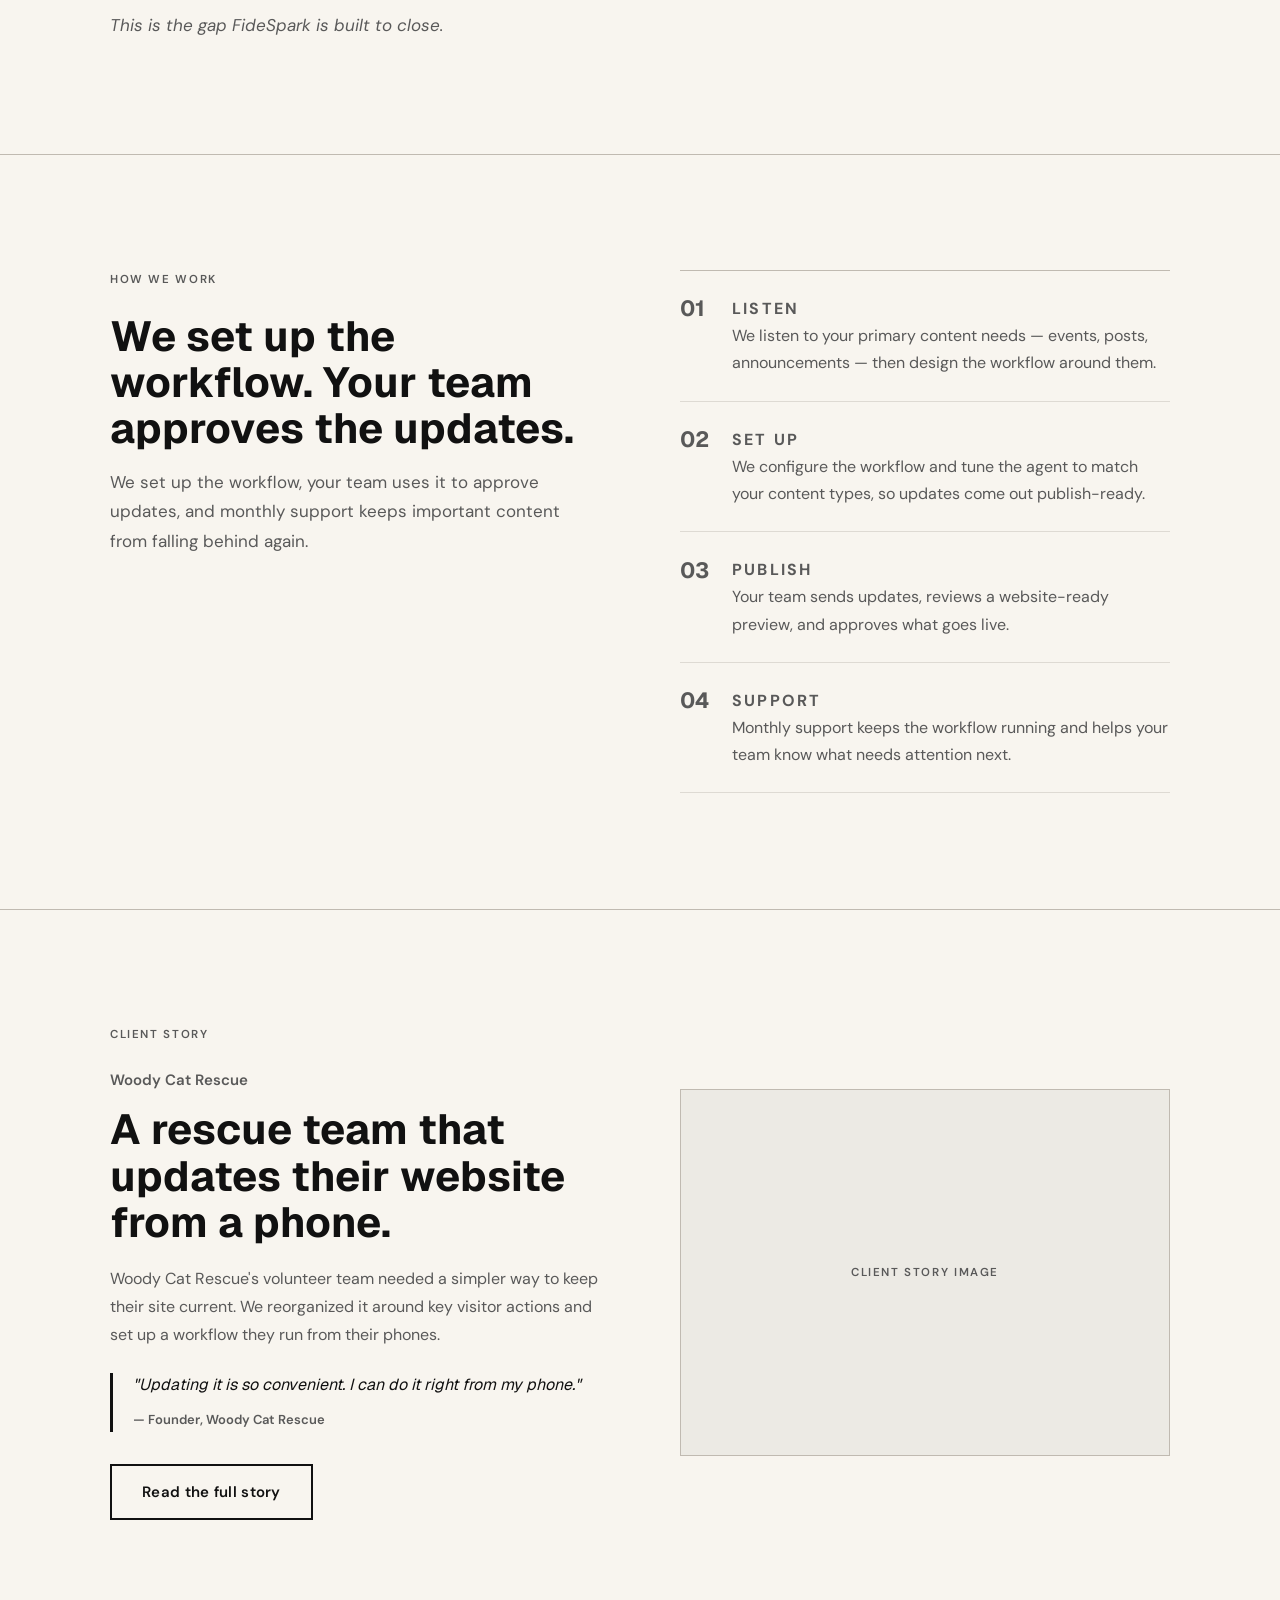
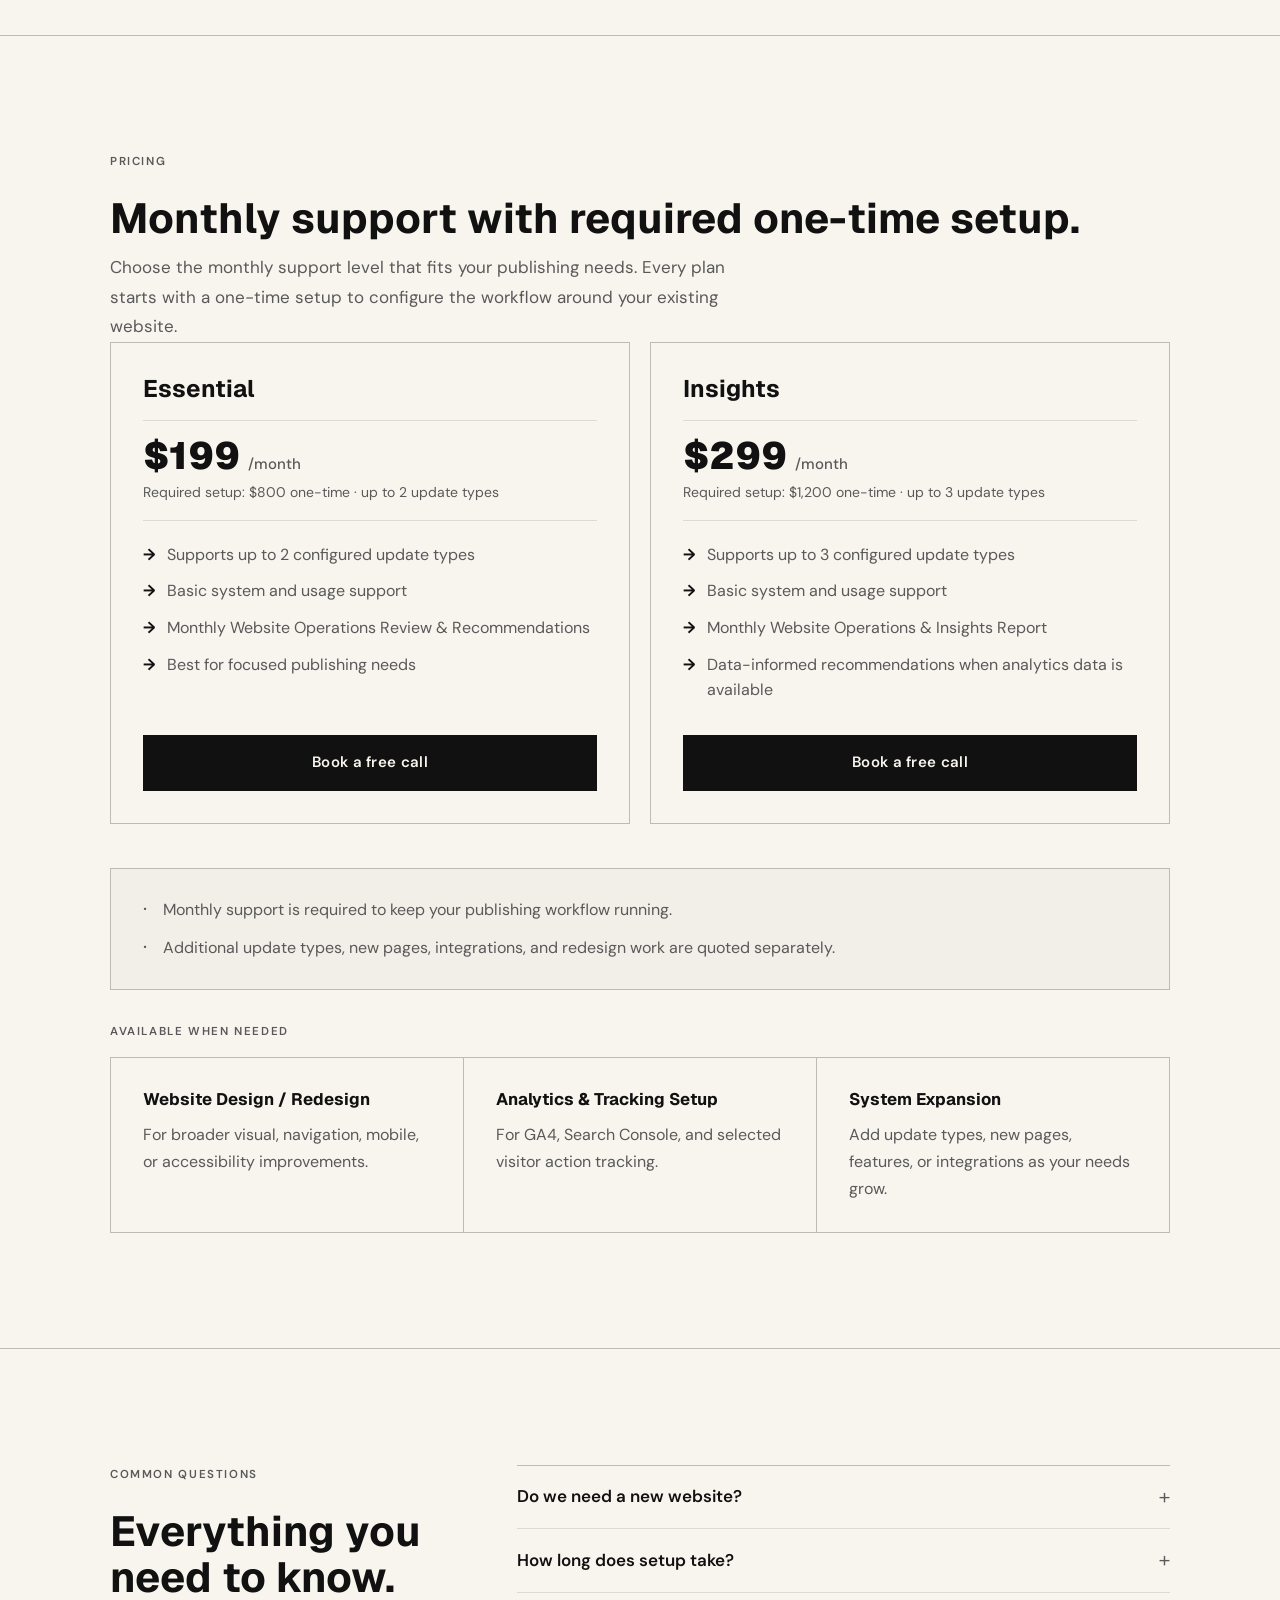
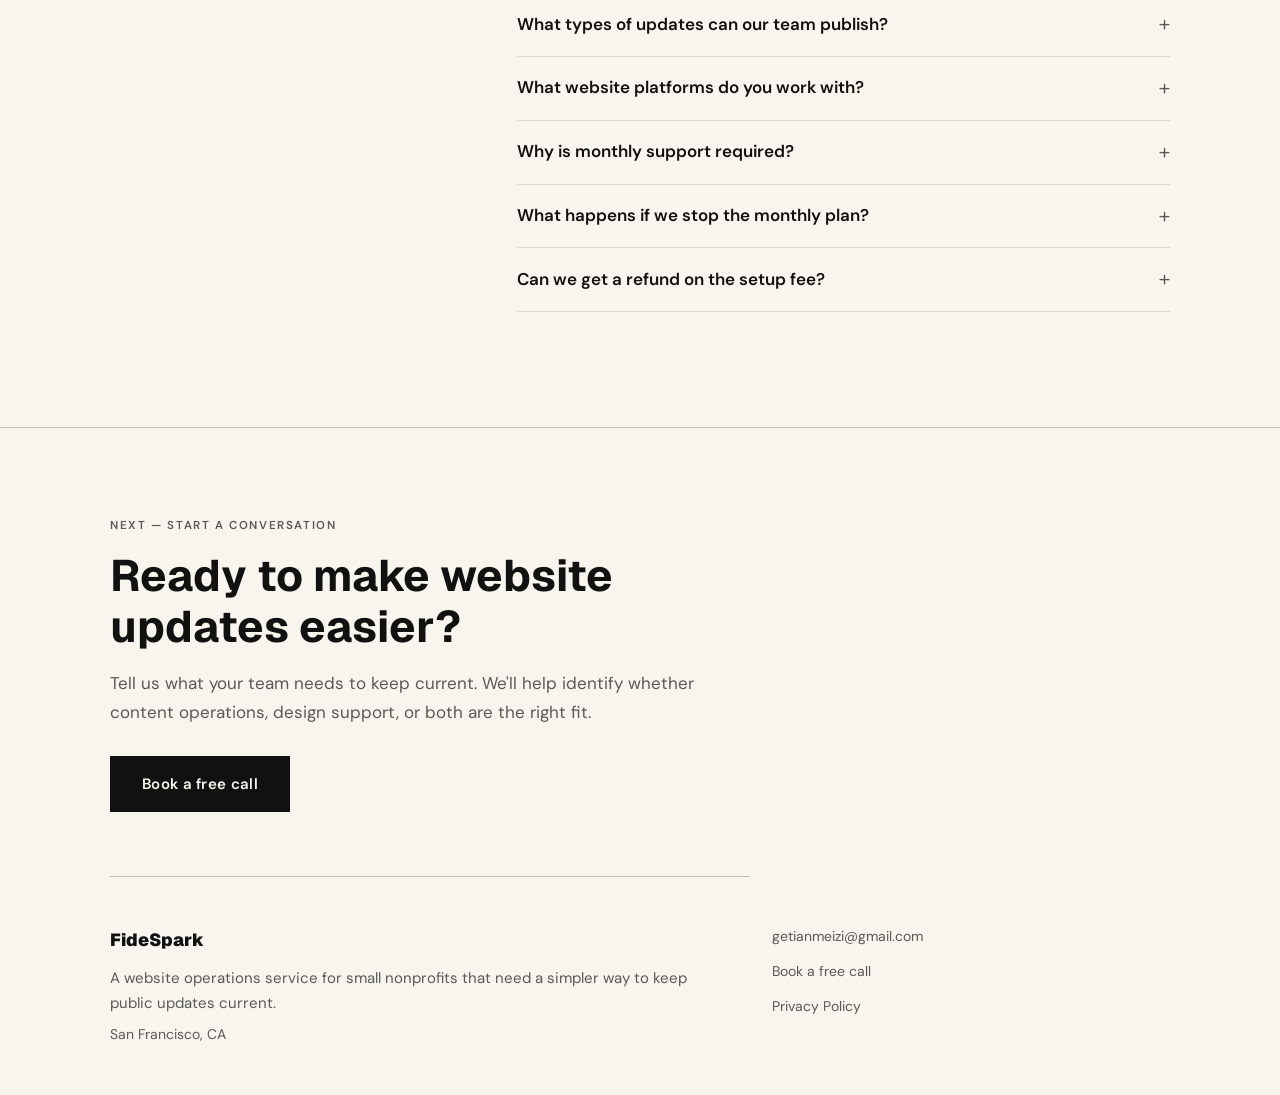
==== commit 67ece445: "Add client story teaser to homepage and full case study page Replaces the expanded proof section on " ====
--- a/index.html
+++ b/index.html
@@ -166,31 +166,26 @@
   <!-- 03 PROOF -->
   <section class="chapter reveal" id="case-study">
     <div class="container">
-      <p class="chapter-label">Client Story</p>
-      <p class="proof-client">Woody Cat Rescue · Animal Rescue Nonprofit</p>
-      <h2>Woody Cat Rescue made website updates easier to manage.</h2>
-      <div class="proof-body">
-        <div class="proof-left">
-          <div class="proof-block">
-            <p class="proof-subhead">Challenge</p>
-            <p>Woody Cat Rescue is run by a small volunteer team with limited time. Their website did not clearly organize key visitor actions, and updating cat profiles or event information required too much manual effort.</p>
-          </div>
-          <div class="proof-block">
-            <p class="proof-subhead">What FideSpark improved</p>
-            <ul class="proof-list" role="list">
-              <li>Reorganized the website around four key actions: adopt, donate, book a visit, and read rescue stories.</li>
-              <li>Created a clearer structure for displaying adoptable cat profiles and public updates.</li>
-              <li>Set up a simpler message-based workflow for managing routine cat profile and event updates.</li>
-            </ul>
-          </div>
-        </div>
-        <div class="proof-right">
-          <blockquote class="proof-quote">
-            <p>"We're all very busy — Sundays are really our only free time. Now the website information is clear, and updating it is so convenient. I can do it right from my phone."</p>
+      <div class="cs-teaser">
+
+        <div class="cs-teaser__left">
+          <p class="chapter-label">Client Story</p>
+          <p class="cs-teaser__client">Woody Cat Rescue</p>
+          <h2 class="cs-teaser__headline">A rescue team that updates their website from a phone.</h2>
+          <p class="cs-teaser__summary">Woody Cat Rescue's volunteer team needed a simpler way to keep their site current. We reorganized it around key visitor actions and set up a workflow they run from their phones.</p>
+          <blockquote class="cs-teaser__quote">
+            <p>"Updating it is so convenient. I can do it right from my phone."</p>
             <cite>— Founder, Woody Cat Rescue</cite>
           </blockquote>
-          <p class="proof-context">Instead of treating the website as a one-time redesign project, the new workflow gives the team a more manageable way to keep adoption information and events current as their needs change.</p>
-        </div>
+          <a href="client-story.html" class="btn btn--outline">Read the full story</a>
+        </div>
+
+        <div class="cs-teaser__right">
+          <div class="cs-placeholder cs-placeholder--teaser" role="img" aria-label="Client story image placeholder">
+            <span class="cs-placeholder__label">Client story image</span>
+          </div>
+        </div>
+
       </div>
     </div>
   </section>
--- a/css/styles.css
+++ b/css/styles.css
@@ -1165,6 +1165,340 @@
 }
 
 /* ============================================================
+   CLIENT STORY PAGE
+   ============================================================ */
+
+/* --- Hero --- */
+.cs-hero {
+  padding: clamp(3.75rem, 10vw, 6rem) 0 0;
+}
+
+.cs-hero__grid {
+  display: grid;
+  grid-template-columns: 1fr;
+  gap: 3rem;
+  padding-bottom: clamp(3rem, 6vw, 5rem);
+}
+
+@media (min-width: 800px) {
+  .cs-hero__grid {
+    grid-template-columns: 1fr 1fr;
+    gap: 5rem;
+    align-items: start;
+  }
+}
+
+.cs-hero__left,
+.cs-hero__right { min-width: 0; }
+
+.cs-hero__category {
+  font-size: 0.9375rem;
+  font-weight: 600;
+  color: var(--text-muted);
+  margin-bottom: 1rem;
+}
+
+.cs-hero__headline {
+  font-family: var(--font-heading);
+  font-size: clamp(2rem, 4vw, 3rem);
+  font-weight: 900;
+  line-height: 1.1;
+  letter-spacing: -0.025em;
+  margin: 0 0 2.25rem;
+}
+
+.cs-hero__results {
+  border-top: 1px solid var(--border);
+}
+
+.cs-result {
+  padding: 0.875rem 0;
+  border-bottom: 1px solid var(--border-light);
+}
+
+.cs-result__text {
+  font-size: 1rem;
+  line-height: 1.55;
+  color: var(--text);
+  font-weight: 500;
+  padding-left: 1.5rem;
+  position: relative;
+  margin: 0;
+}
+
+.cs-result__text::before {
+  content: '→';
+  position: absolute;
+  left: 0;
+  font-weight: 700;
+  color: var(--text-muted);
+}
+
+/* --- Image placeholders --- */
+.cs-placeholder {
+  background: #ECEAE4;
+  border: 1px solid var(--border);
+  display: flex;
+  align-items: center;
+  justify-content: center;
+  text-align: center;
+}
+
+.cs-placeholder--hero {
+  aspect-ratio: 16 / 10;
+  width: 100%;
+}
+
+.cs-placeholder__label {
+  font-size: 0.72rem;
+  font-weight: 600;
+  letter-spacing: 0.14em;
+  text-transform: uppercase;
+  color: var(--text-muted);
+  line-height: 2;
+}
+
+.cs-placeholder-wide-wrap {
+  padding: clamp(2.5rem, 5vw, 4rem) 0;
+  border-top: 1px solid var(--border);
+  border-bottom: 1px solid var(--border);
+}
+
+.cs-placeholder--wide {
+  width: 100%;
+  height: clamp(14rem, 28vw, 22rem);
+}
+
+/* --- Challenge / What Improved / Outcome blocks --- */
+.cs-blocks {
+  padding: clamp(4rem, 8vw, 6rem) 0;
+  border-top: 1px solid var(--border);
+}
+
+.cs-blocks__grid {
+  display: grid;
+  grid-template-columns: 1fr;
+  gap: 0;
+  border-top: 1px solid var(--border);
+}
+
+@media (min-width: 700px) {
+  .cs-blocks__grid {
+    grid-template-columns: repeat(3, 1fr);
+  }
+}
+
+.cs-block {
+  padding: 2rem 0;
+  border-bottom: 1px solid var(--border-light);
+}
+
+@media (min-width: 700px) {
+  .cs-block {
+    padding: 2.25rem 2.25rem 2.25rem 0;
+    border-bottom: none;
+    border-right: 1px solid var(--border-light);
+  }
+  .cs-block:last-child {
+    border-right: none;
+    padding-right: 0;
+    padding-left: 2.25rem;
+  }
+  .cs-block:nth-child(2) {
+    padding-left: 2.25rem;
+  }
+}
+
+.cs-block__label {
+  font-size: 0.72rem;
+  font-weight: 700;
+  letter-spacing: 0.14em;
+  text-transform: uppercase;
+  color: var(--text-muted);
+  margin-bottom: 0.875rem;
+}
+
+.cs-block p:not(.cs-block__label) {
+  font-size: 1rem;
+  color: var(--text-muted);
+  line-height: 1.75;
+  margin: 0;
+}
+
+/* --- Numbered improvements --- */
+.cs-improvements {
+  padding: clamp(4rem, 8vw, 6rem) 0;
+  border-top: 1px solid var(--border);
+}
+
+.cs-improvements__header {
+  margin-bottom: 2.5rem;
+}
+
+.cs-improvements__heading {
+  margin-top: 0.75rem;
+}
+
+.cs-improvements__list {
+  border-top: 1px solid var(--border);
+}
+
+.cs-improvement {
+  display: grid;
+  grid-template-columns: 3.5rem 1fr;
+  gap: 1.5rem;
+  padding: 1.875rem 0;
+  border-bottom: 1px solid var(--border-light);
+  align-items: start;
+}
+
+.cs-improvement__num {
+  font-family: var(--font-heading);
+  font-size: 1.5rem;
+  font-weight: 700;
+  color: var(--text-muted);
+  line-height: 1;
+  padding-top: 0.1rem;
+}
+
+.cs-improvement__title {
+  font-size: 0.72rem;
+  font-weight: 700;
+  letter-spacing: 0.14em;
+  text-transform: uppercase;
+  color: var(--text-muted);
+  margin-bottom: 0.5rem;
+}
+
+.cs-improvement__body p:not(.cs-improvement__title) {
+  font-size: 1.0625rem;
+  line-height: 1.75;
+  color: var(--text-muted);
+  margin: 0;
+}
+
+/* --- Quote section --- */
+.cs-quote-section {
+  padding: clamp(4rem, 8vw, 6rem) 0;
+  border-top: 1px solid var(--border);
+}
+
+.cs-quote {
+  font-family: var(--font-heading);
+  font-style: italic;
+  font-size: clamp(1.2rem, 2.5vw, 1.625rem);
+  line-height: 1.55;
+  color: var(--text);
+  max-width: 760px;
+  background: rgba(17,17,17,0.03);
+  border-left: 3px solid var(--text);
+  padding: 2.25rem 2.5rem;
+  margin: 0 0 2rem;
+}
+
+.cs-quote p {
+  margin: 0 0 1rem;
+}
+
+.cs-quote p:last-of-type {
+  margin-bottom: 0.875rem;
+}
+
+.cs-quote cite {
+  font-family: var(--font-body);
+  font-style: normal;
+  font-size: 0.875rem;
+  font-weight: 600;
+  color: var(--text-muted);
+}
+
+.cs-quote__context {
+  font-size: 0.9375rem;
+  color: var(--text-muted);
+  line-height: 1.75;
+  max-width: 640px;
+  margin: 0;
+}
+
+/* Mobile: constrain quote padding */
+@media (max-width: 540px) {
+  .cs-quote {
+    padding: 1.75rem 1.5rem;
+  }
+}
+
+/* Within-section separator — used between sub-blocks inside a section */
+.cs-inner-sep {
+  margin-top: clamp(2.5rem, 5vw, 4rem);
+  padding-top: clamp(2.5rem, 5vw, 4rem);
+  border-top: 1px solid var(--border-light);
+}
+
+/* --- Homepage teaser --- */
+.cs-teaser {
+  display: grid;
+  grid-template-columns: 1fr;
+  gap: 3rem;
+}
+
+@media (min-width: 800px) {
+  .cs-teaser {
+    grid-template-columns: 1fr 1fr;
+    gap: 5rem;
+    align-items: center;
+  }
+}
+
+.cs-teaser__left,
+.cs-teaser__right { min-width: 0; }
+
+.cs-teaser__client {
+  font-size: 0.9375rem;
+  font-weight: 600;
+  color: var(--text-muted);
+  margin-bottom: 0.875rem;
+}
+
+.cs-teaser__headline {
+  margin: 0 0 1.25rem;
+}
+
+.cs-teaser__summary {
+  font-size: 1rem;
+  color: var(--text-muted);
+  line-height: 1.75;
+  margin-bottom: 1.5rem;
+  max-width: 52ch;
+}
+
+.cs-teaser__quote {
+  border-left: 3px solid var(--text);
+  padding-left: 1.25rem;
+  margin: 0 0 2rem;
+}
+
+.cs-teaser__quote p {
+  font-family: var(--font-heading);
+  font-style: italic;
+  font-size: 1rem;
+  line-height: 1.55;
+  color: var(--text);
+  margin: 0 0 0.4rem;
+}
+
+.cs-teaser__quote cite {
+  font-size: 0.8125rem;
+  font-weight: 600;
+  font-style: normal;
+  color: var(--text-muted);
+}
+
+.cs-placeholder--teaser {
+  aspect-ratio: 4 / 3;
+  width: 100%;
+}
+
+/* ============================================================
    RESPONSIVE POLISH
    ============================================================ */
 html, body { overflow-x: hidden; }
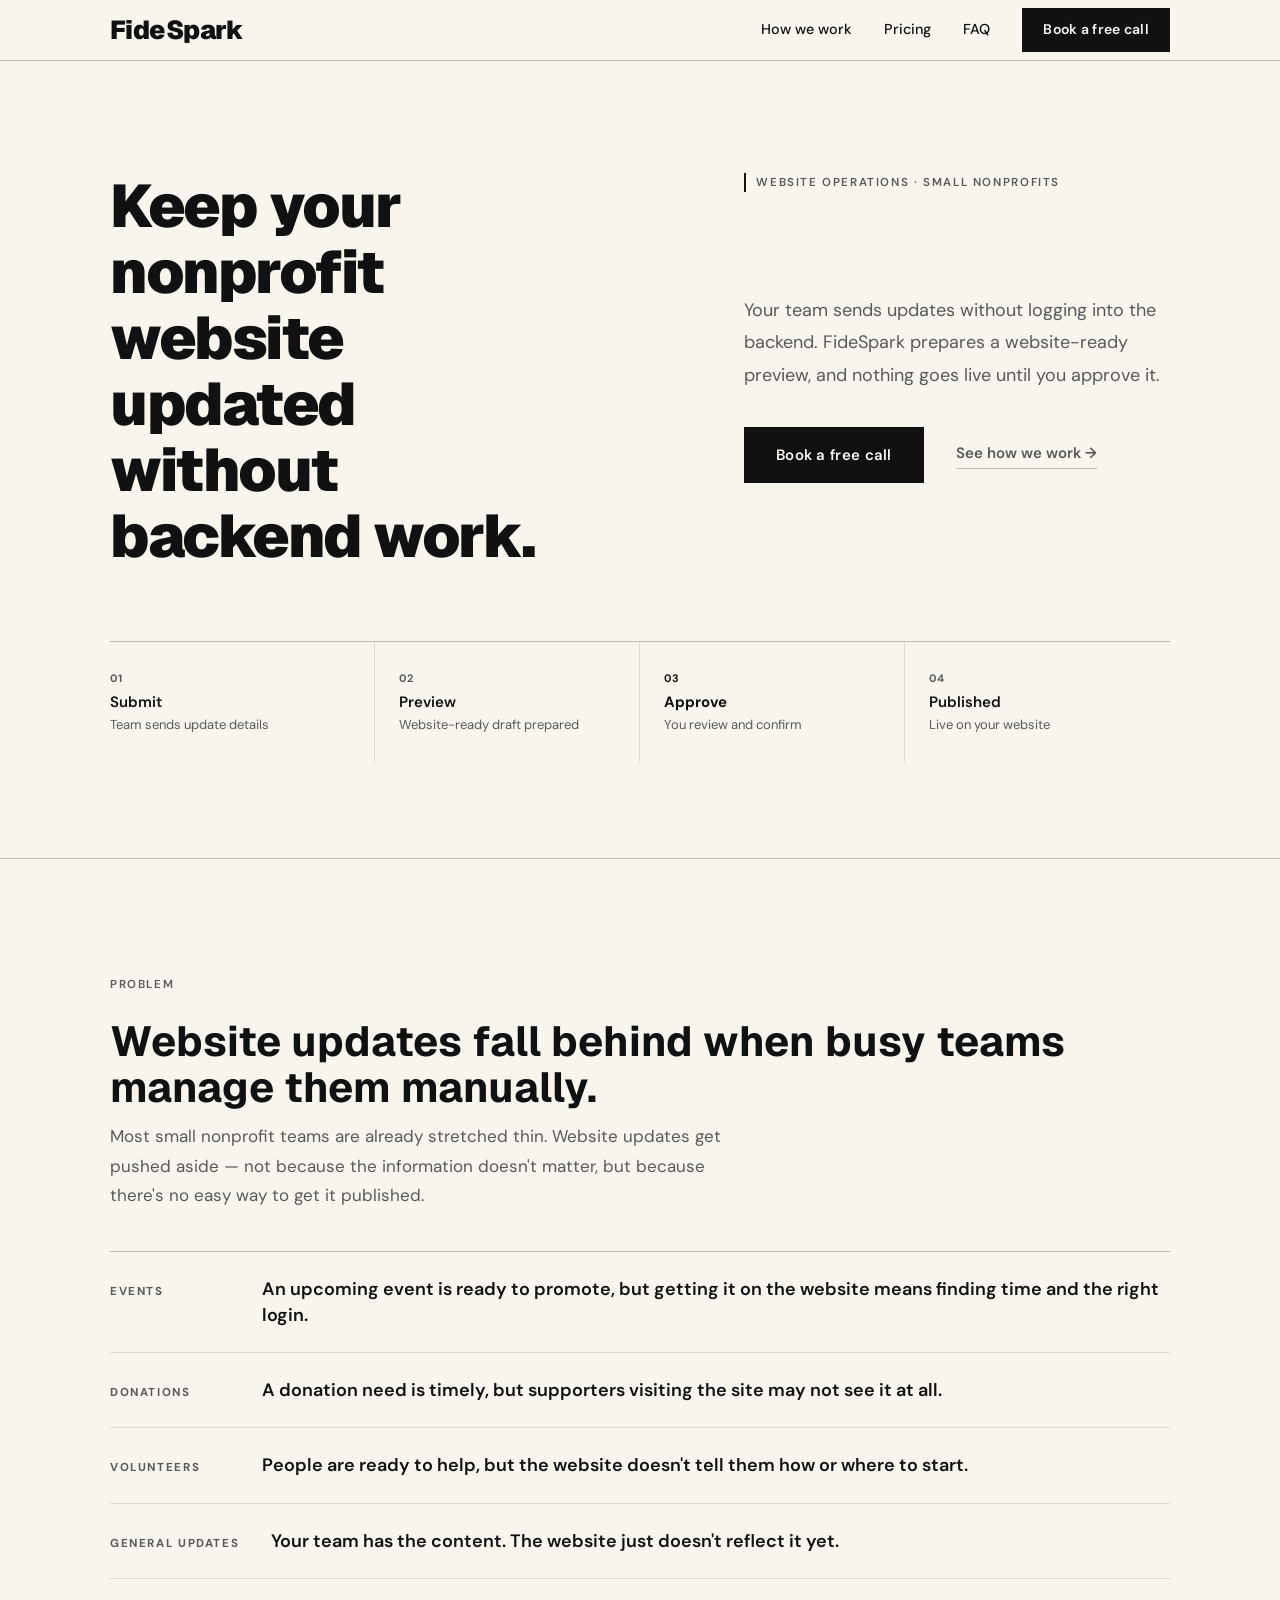
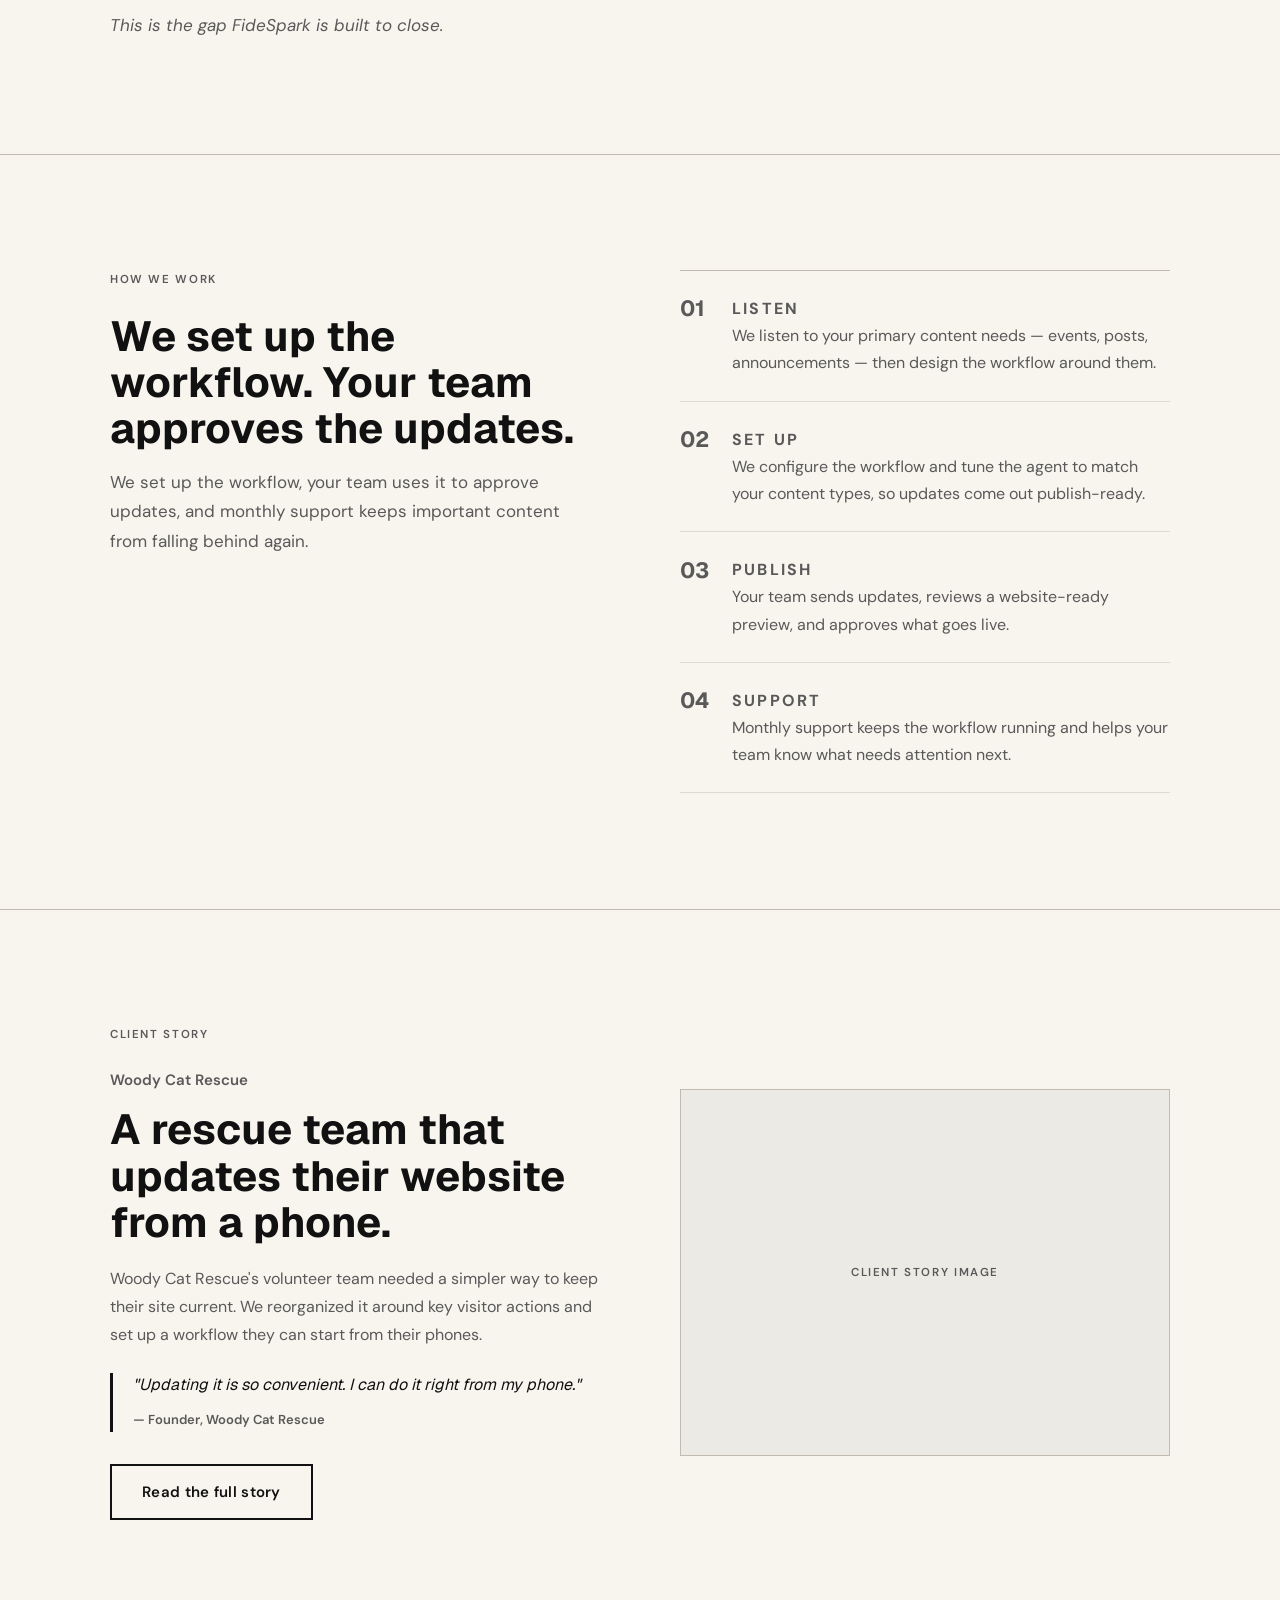
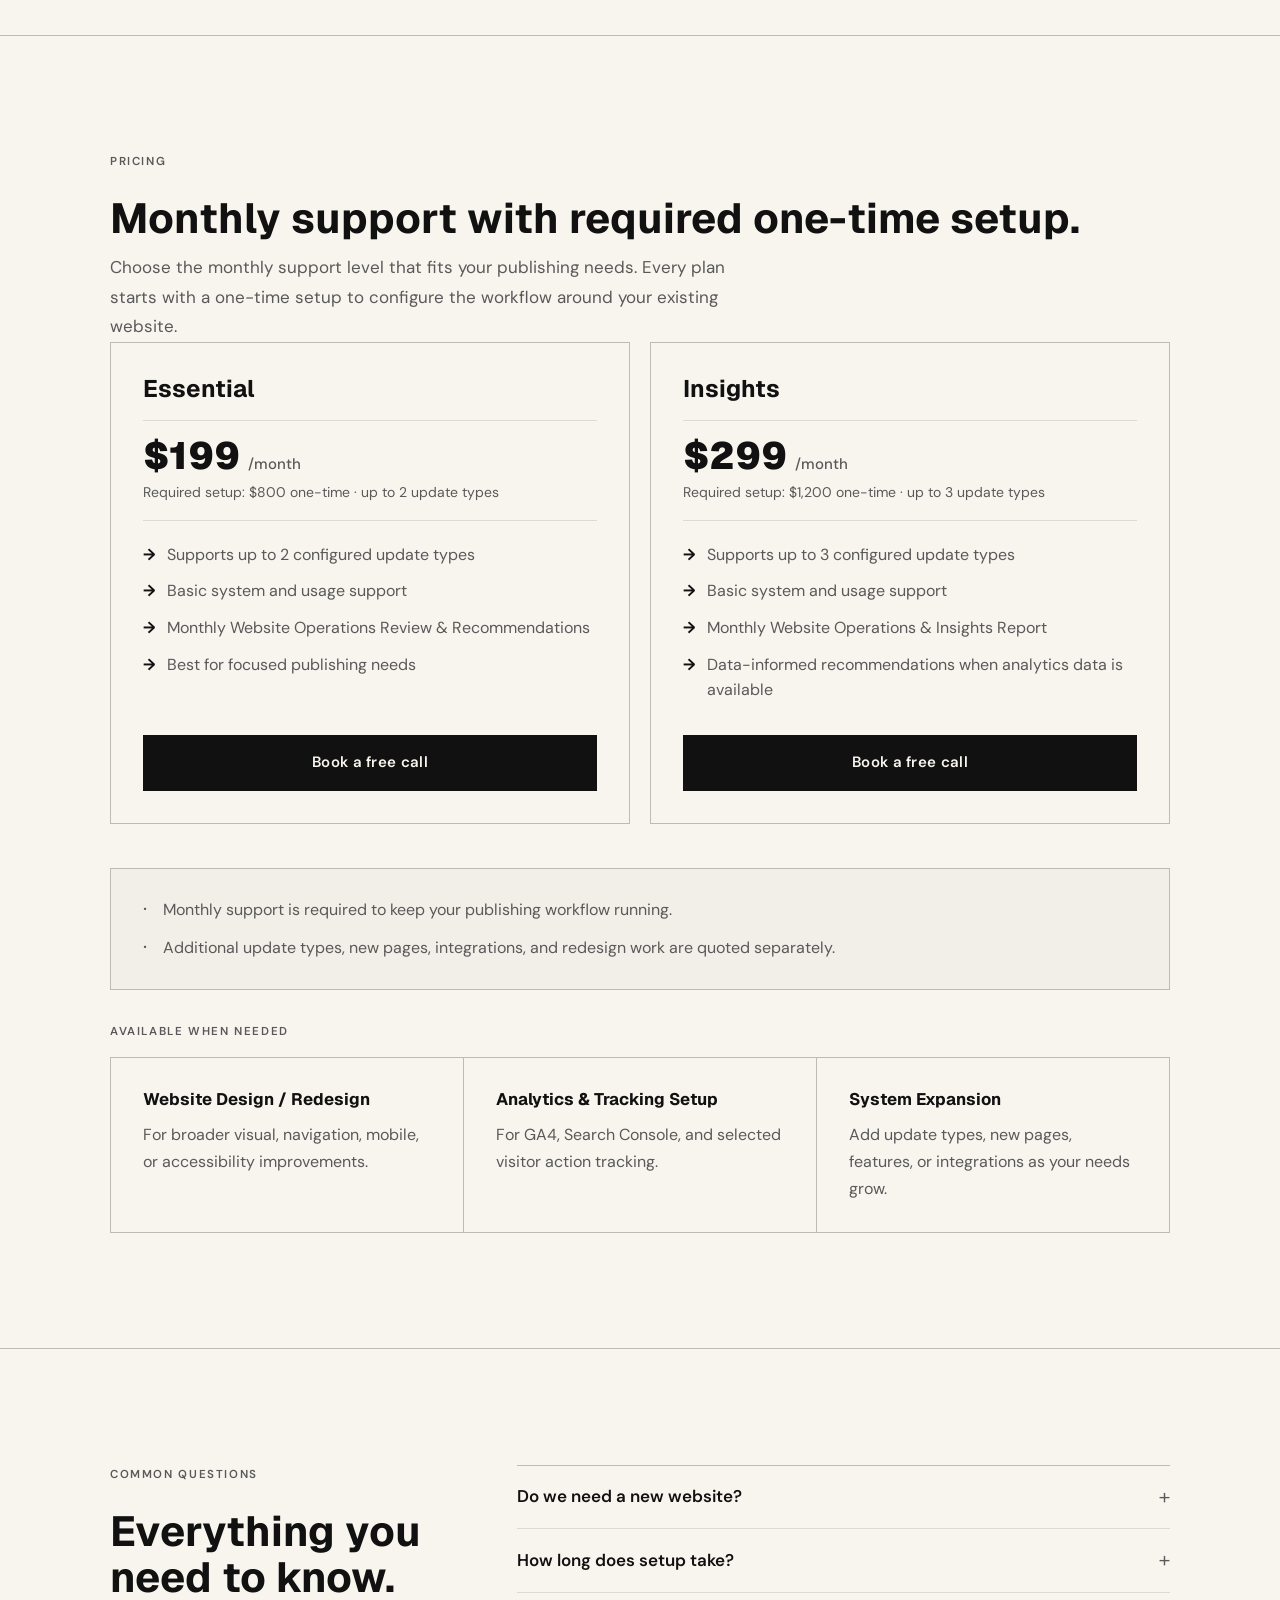
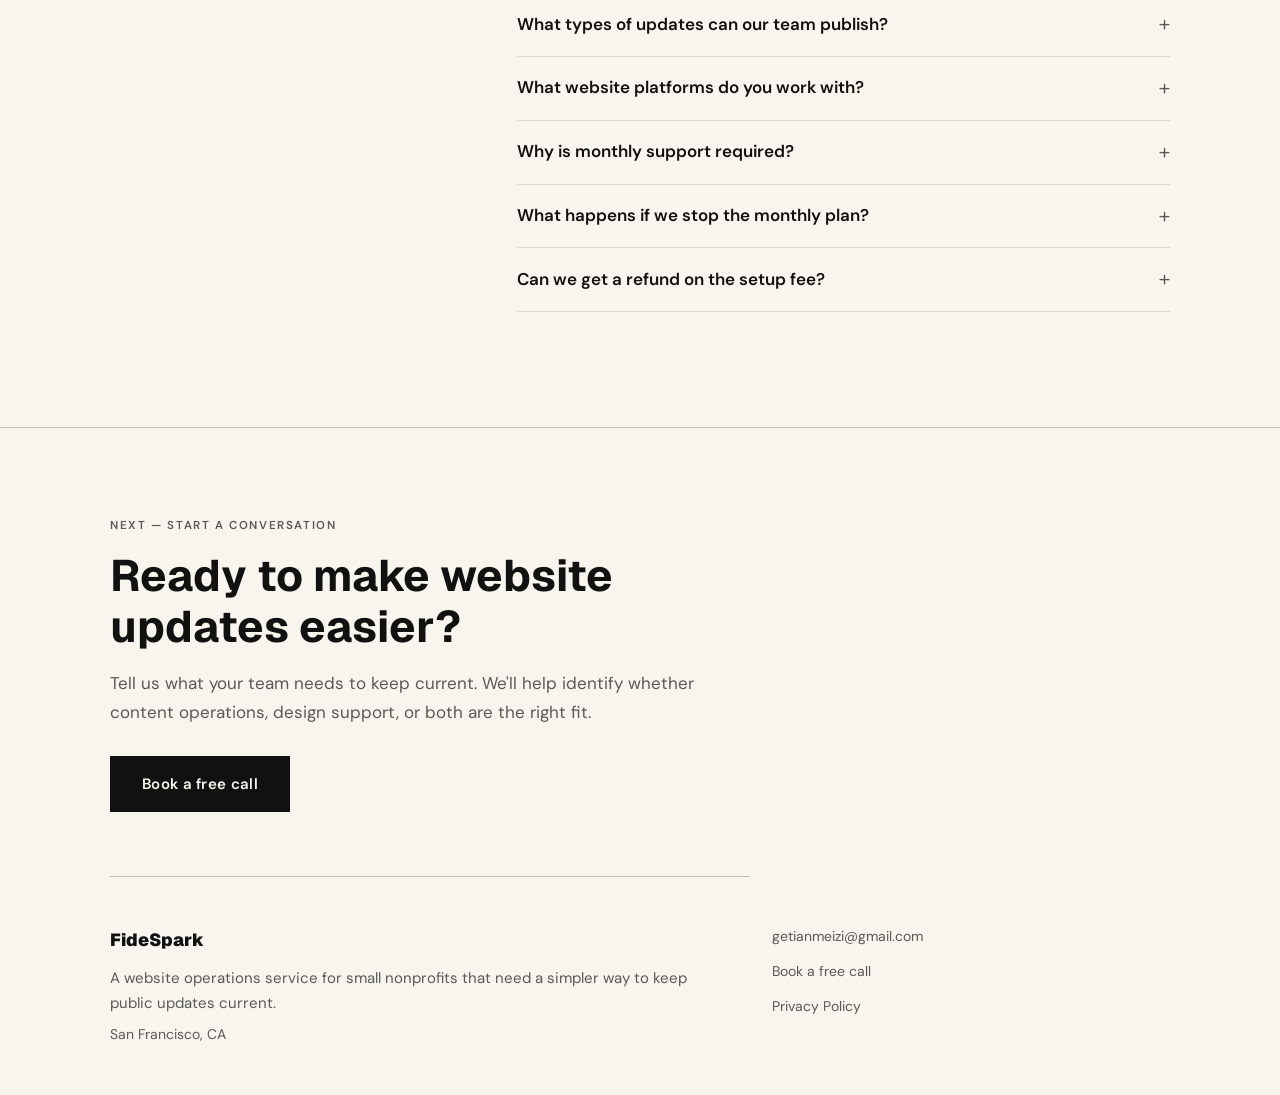
==== commit 2756dca0: "Add client-story to sitemap and soften product promise wording Adds client-story.html to sitemap.xml" ====
--- a/index.html
+++ b/index.html
@@ -172,7 +172,7 @@
           <p class="chapter-label">Client Story</p>
           <p class="cs-teaser__client">Woody Cat Rescue</p>
           <h2 class="cs-teaser__headline">A rescue team that updates their website from a phone.</h2>
-          <p class="cs-teaser__summary">Woody Cat Rescue's volunteer team needed a simpler way to keep their site current. We reorganized it around key visitor actions and set up a workflow they run from their phones.</p>
+          <p class="cs-teaser__summary">Woody Cat Rescue's volunteer team needed a simpler way to keep their site current. We reorganized it around key visitor actions and set up a workflow they can start from their phones.</p>
           <blockquote class="cs-teaser__quote">
             <p>"Updating it is so convenient. I can do it right from my phone."</p>
             <cite>— Founder, Woody Cat Rescue</cite>
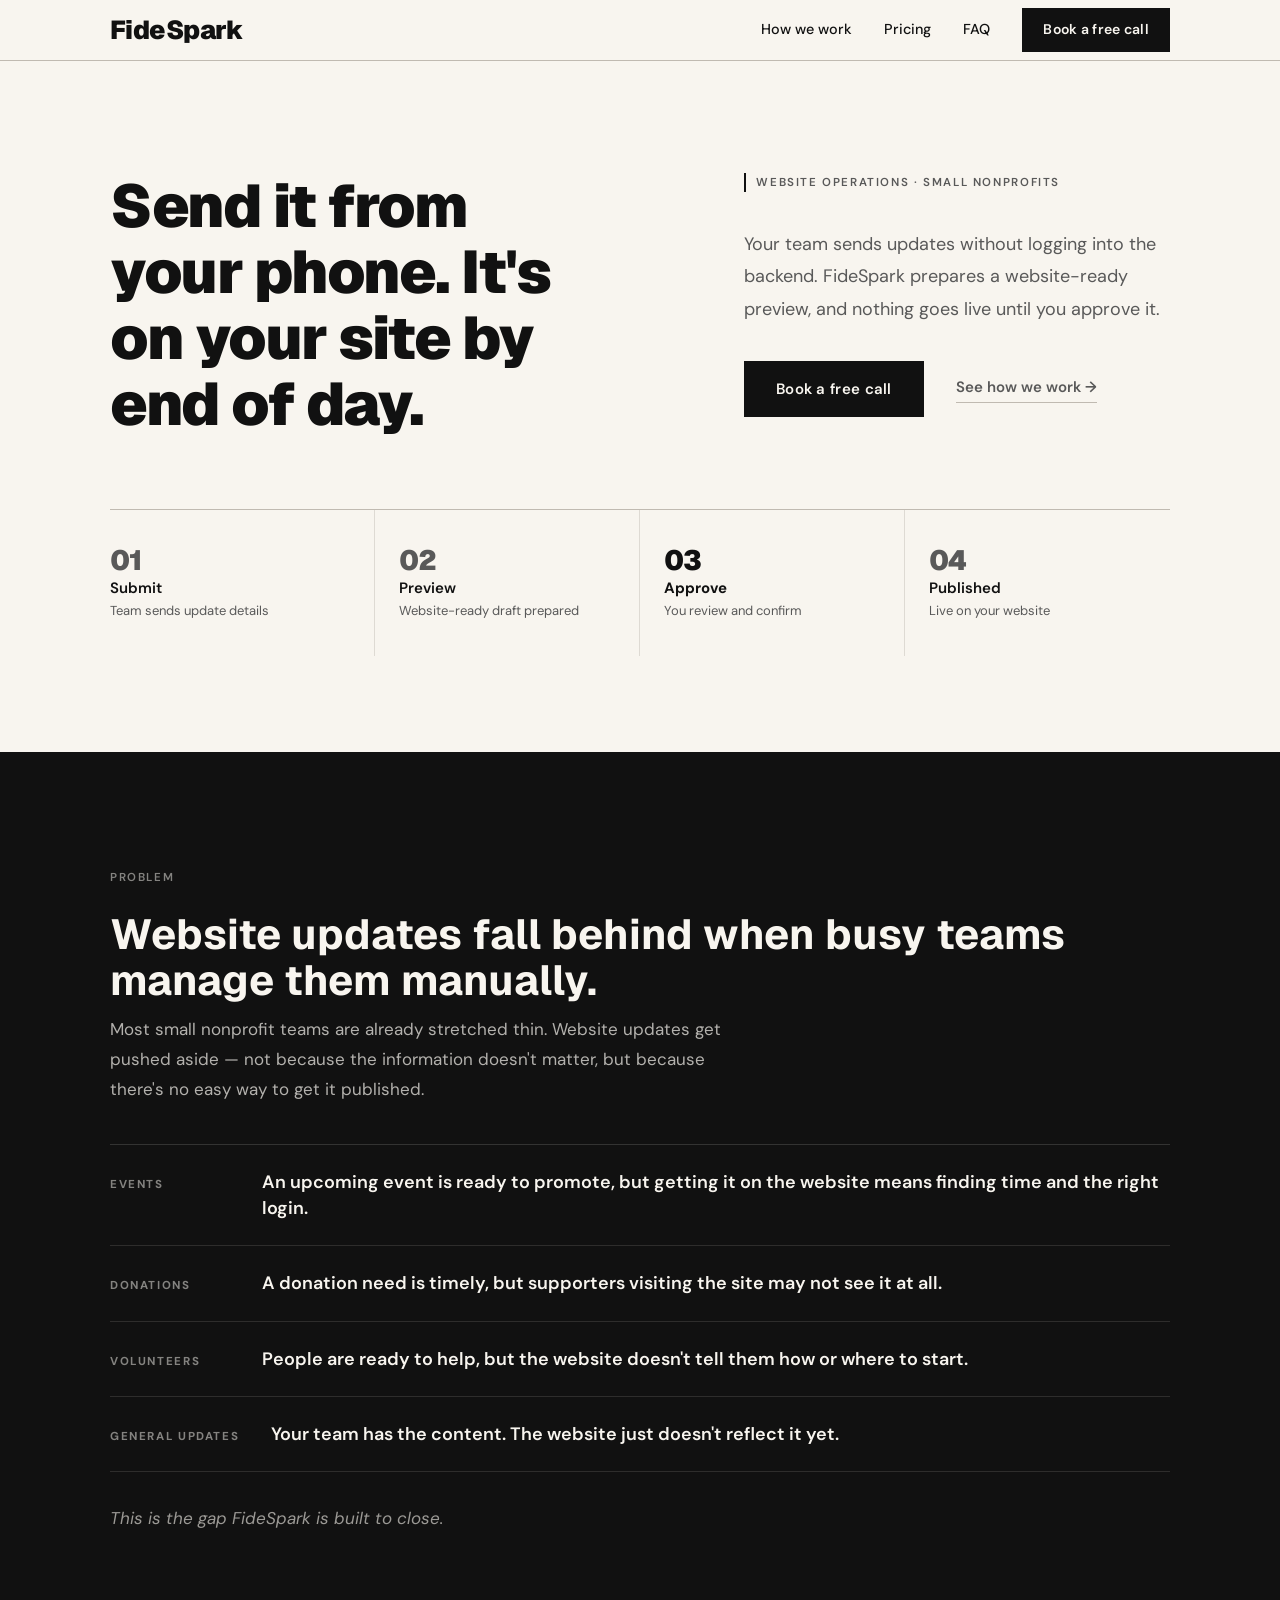
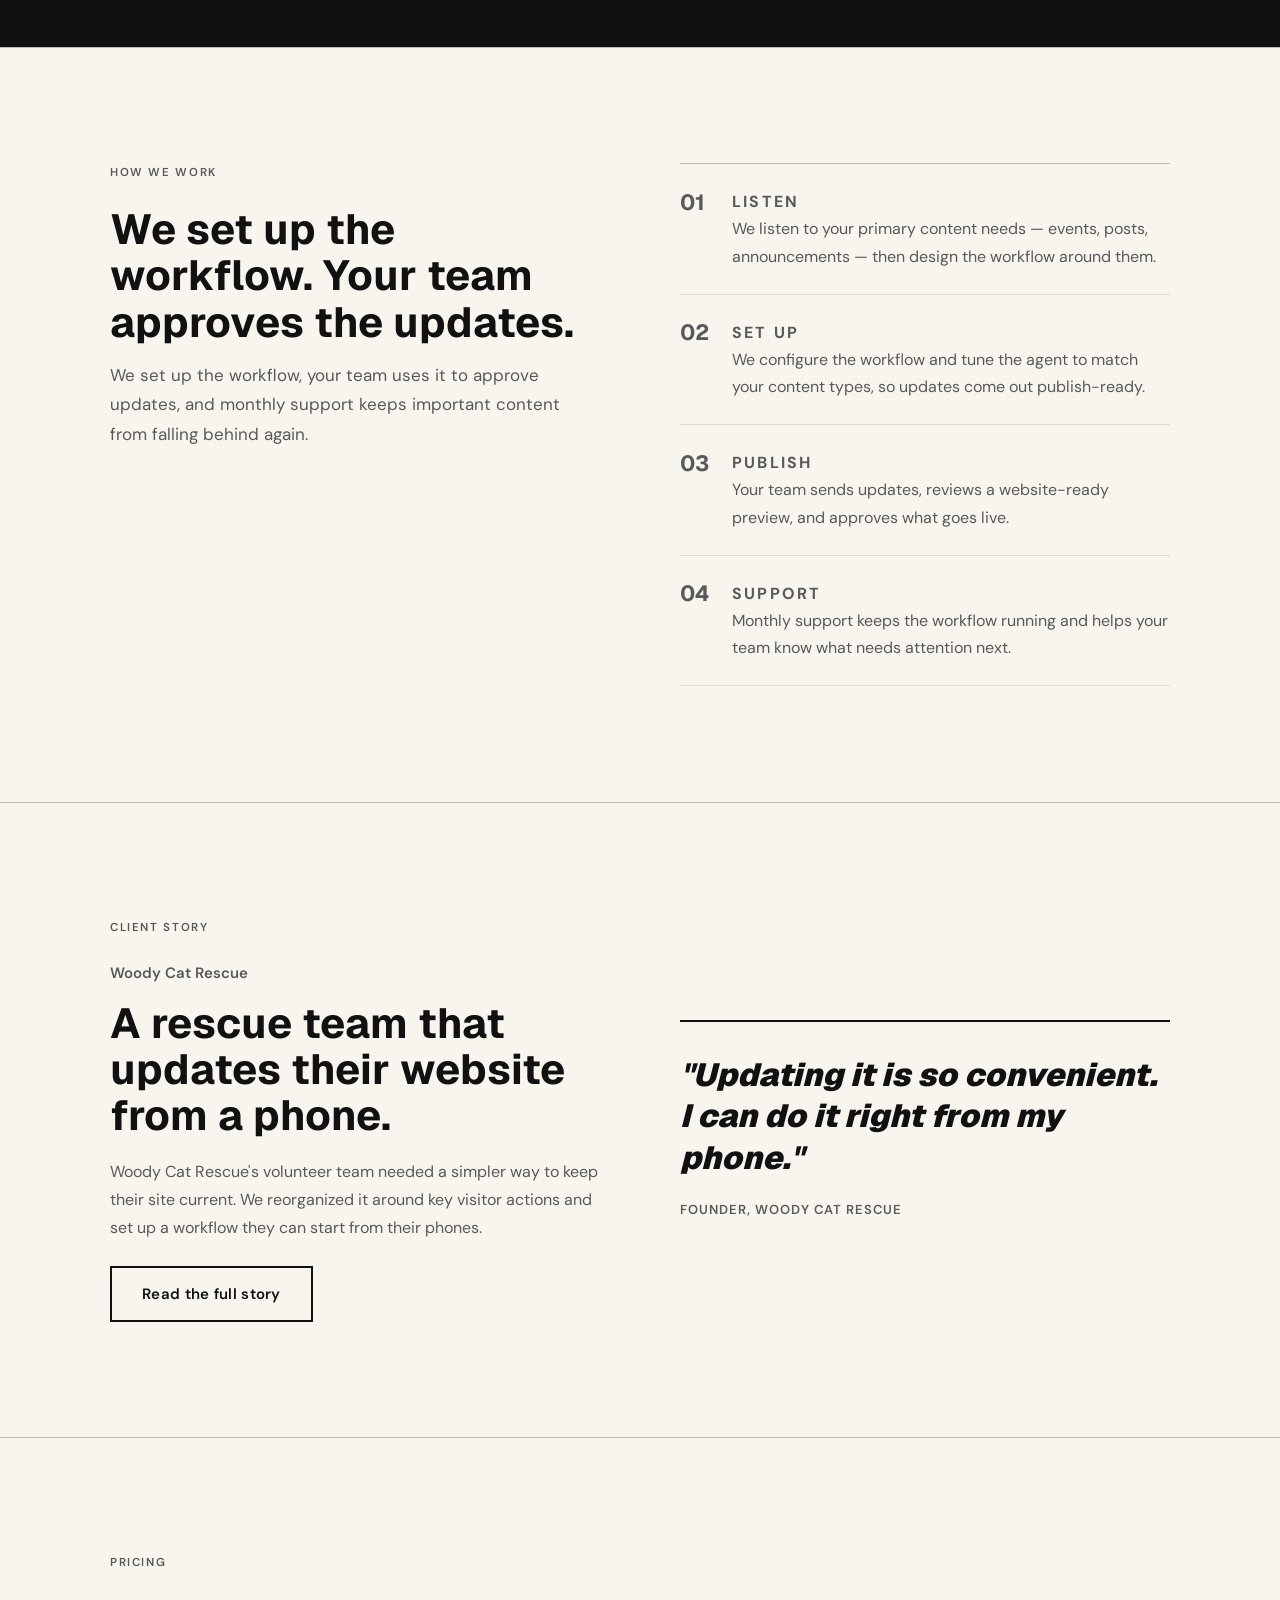
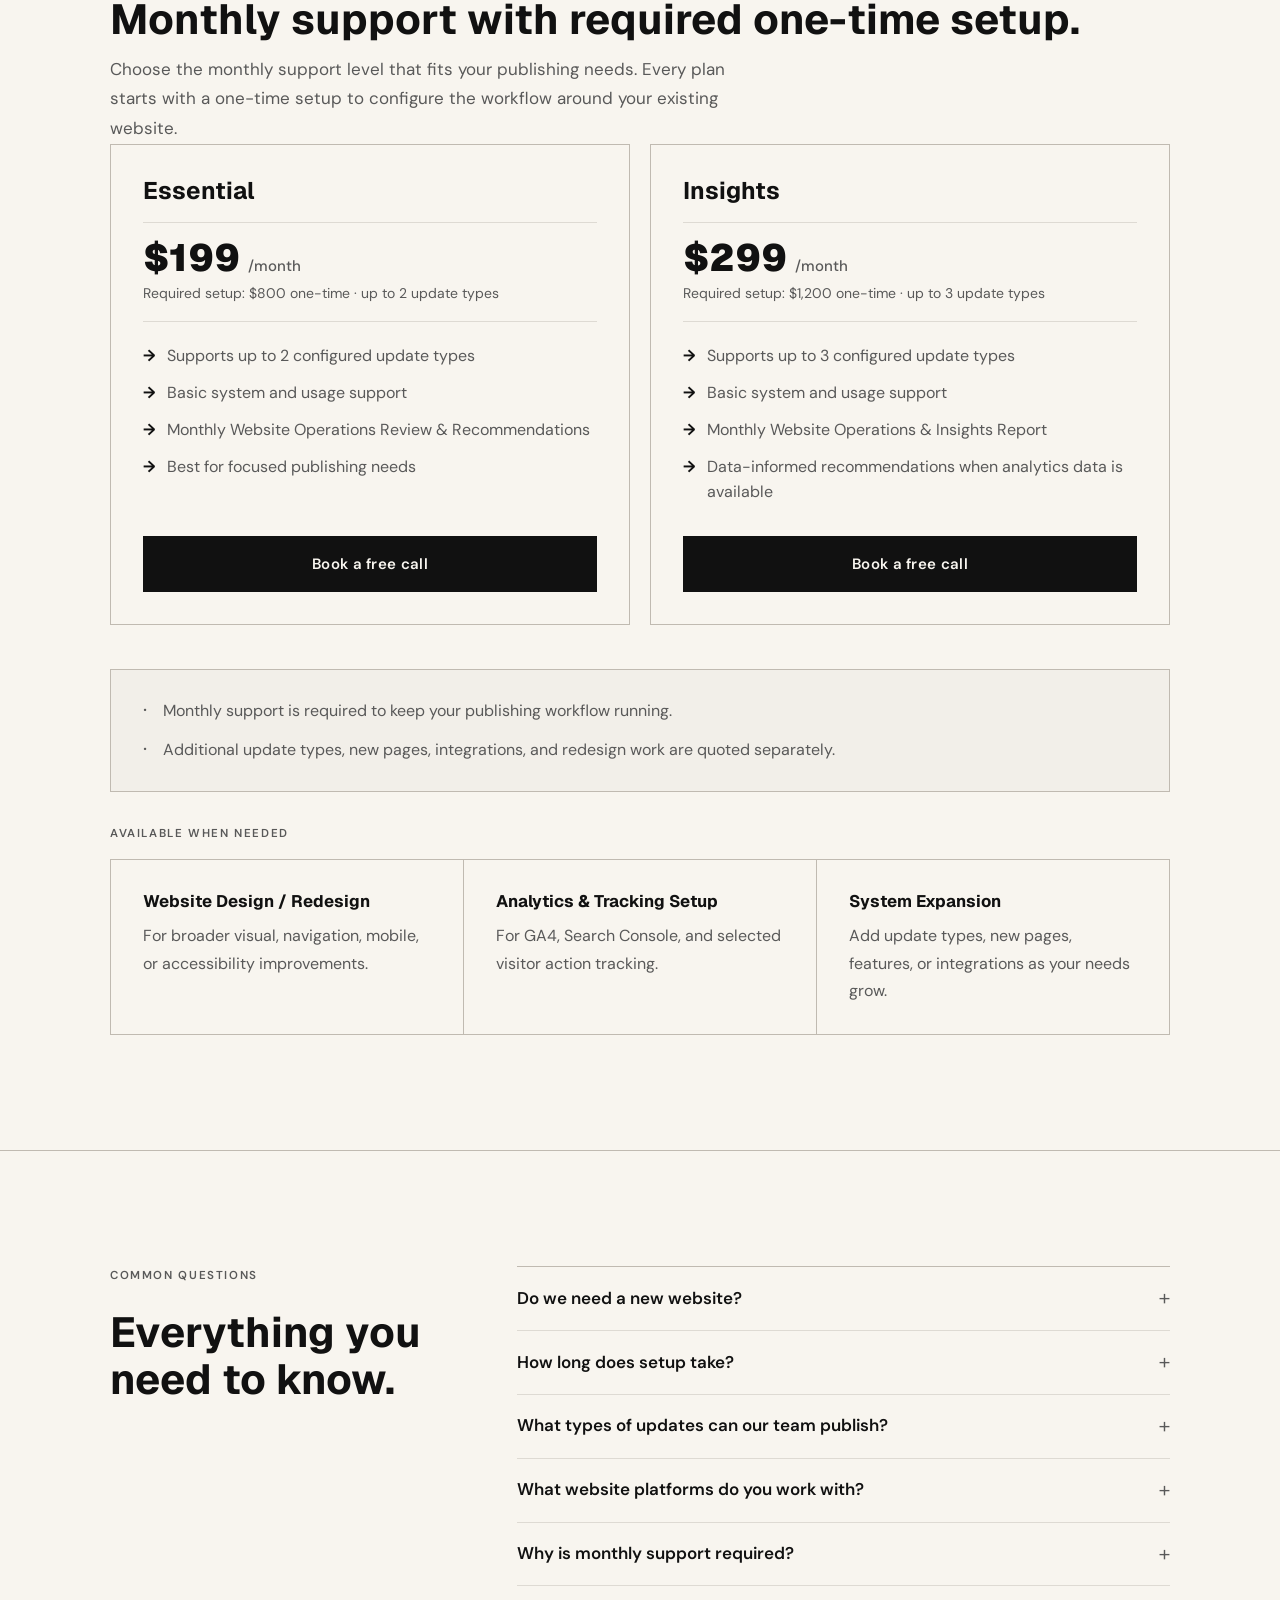
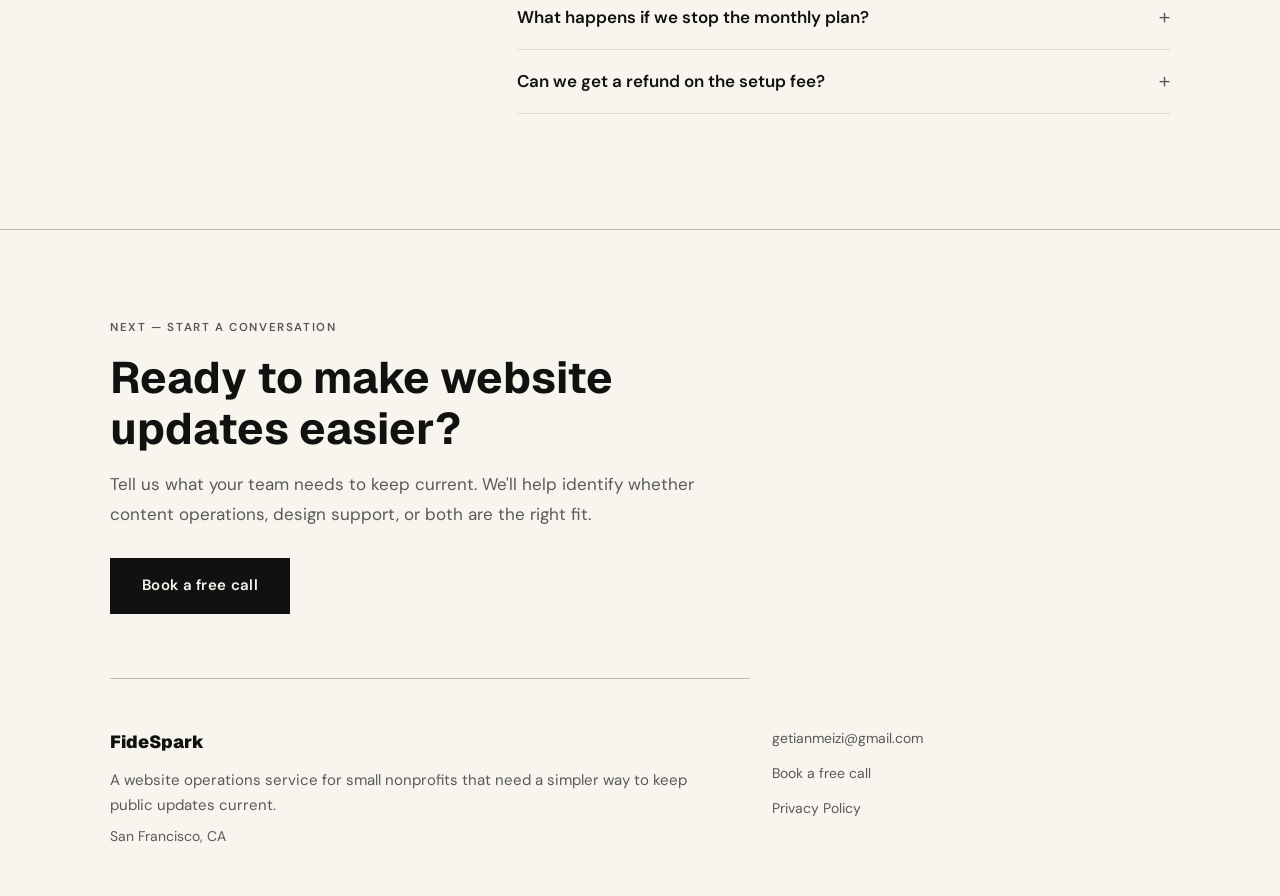
==== commit 070cc9f2: "Redesign homepage hero, problem section, and client story teaser - New hero headline: active, phone-" ====
--- a/index.html
+++ b/index.html
@@ -57,7 +57,7 @@
       <div class="hero__top">
         <p class="hero__eyebrow">Website Operations · Small Nonprofits</p>
         <div class="hero__lead">
-          <h1 class="hero__headline">Keep your nonprofit website updated without backend work.</h1>
+          <h1 class="hero__headline">Send it from your phone. It's on your site by end of day.</h1>
         </div>
         <div class="hero__aside">
           <p class="hero__sub">Your team sends updates without logging into the backend. FideSpark prepares a website-ready preview, and nothing goes live until you approve it.</p>
@@ -93,7 +93,7 @@
   </section>
 
   <!-- 01 PROBLEM -->
-  <section class="chapter reveal" id="problem">
+  <section class="chapter reveal problem-dark" id="problem">
     <div class="container">
       <p class="chapter-label">Problem</p>
       <h2>Website updates fall behind when busy teams manage them manually.</h2>
@@ -173,17 +173,14 @@
           <p class="cs-teaser__client">Woody Cat Rescue</p>
           <h2 class="cs-teaser__headline">A rescue team that updates their website from a phone.</h2>
           <p class="cs-teaser__summary">Woody Cat Rescue's volunteer team needed a simpler way to keep their site current. We reorganized it around key visitor actions and set up a workflow they can start from their phones.</p>
-          <blockquote class="cs-teaser__quote">
-            <p>"Updating it is so convenient. I can do it right from my phone."</p>
-            <cite>— Founder, Woody Cat Rescue</cite>
+          <a href="client-story.html" class="btn btn--outline">Read the full story</a>
+        </div>
+
+        <div class="cs-teaser__right">
+          <blockquote class="cs-teaser__pull">
+            <p class="cs-teaser__pull-quote">"Updating it is so convenient. I can do it right from my phone."</p>
+            <cite class="cs-teaser__pull-cite">Founder, Woody Cat Rescue</cite>
           </blockquote>
-          <a href="client-story.html" class="btn btn--outline">Read the full story</a>
-        </div>
-
-        <div class="cs-teaser__right">
-          <div class="cs-placeholder cs-placeholder--teaser" role="img" aria-label="Client story image placeholder">
-            <span class="cs-placeholder__label">Client story image</span>
-          </div>
         </div>
 
       </div>
--- a/css/styles.css
+++ b/css/styles.css
@@ -367,8 +367,9 @@
   display: flex;
   flex-direction: column;
   gap: 0.3rem;
-  padding: 1.25rem 1rem 1.25rem 0;
+  padding: 1.75rem 1rem 1.75rem 0;
   border-right: 1px solid var(--border-light);
+  min-width: 0;
 }
 @media (max-width: 719px) {
   .hero__strip-step:nth-child(even) {
@@ -383,16 +384,18 @@
 }
 @media (min-width: 720px) {
   .hero__strip-step {
-    padding: 1.75rem 1.5rem 1.75rem 0;
+    padding: 2.25rem 1.5rem 2.25rem 0;
   }
   .hero__strip-step:not(:first-child) { padding-left: 1.5rem; }
   .hero__strip-step:last-child { border-right: none; }
 }
 .hero__strip-num {
-  font-size: 0.68rem;
-  font-weight: 700;
-  letter-spacing: 0.08em;
-  color: var(--text-muted);
+  font-family: var(--font-heading);
+  font-size: 1.75rem;
+  font-weight: 900;
+  letter-spacing: -0.02em;
+  color: var(--text-muted);
+  line-height: 1;
 }
 .hero__strip-label {
   font-size: 0.9375rem;
@@ -1471,31 +1474,50 @@
   max-width: 52ch;
 }
 
-.cs-teaser__quote {
-  border-left: 3px solid var(--text);
-  padding-left: 1.25rem;
-  margin: 0 0 2rem;
-}
-
-.cs-teaser__quote p {
+
+/* ============================================================
+   PROBLEM SECTION — DARK INVERSION
+   ============================================================ */
+.problem-dark {
+  background: #111111;
+  color: #F8F5EF;
+  border-top: none;
+}
+.problem-dark h2                { color: #F8F5EF; }
+.problem-dark .chapter-intro    { color: rgba(248,245,239,0.7); }
+.problem-dark .chapter-label    { color: rgba(248,245,239,0.5); }
+.problem-dark .problem-list     { border-top-color: rgba(248,245,239,0.15); }
+.problem-dark .problem-row      { border-bottom-color: rgba(248,245,239,0.12); }
+.problem-dark .problem-row-label { color: rgba(248,245,239,0.5); }
+.problem-dark .problem-row-body { color: #F8F5EF; }
+.problem-dark .chapter-close    { color: rgba(248,245,239,0.6); }
+
+/* ============================================================
+   CLIENT STORY — TYPOGRAPHIC PULL QUOTE
+   ============================================================ */
+.cs-teaser__pull {
+  display: flex;
+  flex-direction: column;
+  justify-content: center;
+  padding-top: 2rem;
+  border-top: 2px solid var(--text);
+}
+.cs-teaser__pull-quote {
   font-family: var(--font-heading);
+  font-size: clamp(1.375rem, 2.75vw, 2rem);
   font-style: italic;
-  font-size: 1rem;
-  line-height: 1.55;
+  font-weight: 900;
+  line-height: 1.3;
   color: var(--text);
-  margin: 0 0 0.4rem;
-}
-
-.cs-teaser__quote cite {
+  margin: 0 0 1.25rem;
+}
+.cs-teaser__pull-cite {
   font-size: 0.8125rem;
   font-weight: 600;
   font-style: normal;
   color: var(--text-muted);
-}
-
-.cs-placeholder--teaser {
-  aspect-ratio: 4 / 3;
-  width: 100%;
+  letter-spacing: 0.08em;
+  text-transform: uppercase;
 }
 
 /* ============================================================
@@ -1508,7 +1530,8 @@
     font-size: clamp(1.75rem, 7vw, 2.25rem);
     letter-spacing: 0;
   }
-  .hero__headline { max-width: 11.5em; }
+  .hero__headline { max-width: 100%; }
+  .hero__strip-num { font-size: 1.25rem; }
   .hero__sub {
     font-size: 1rem;
     max-width: 34ch;
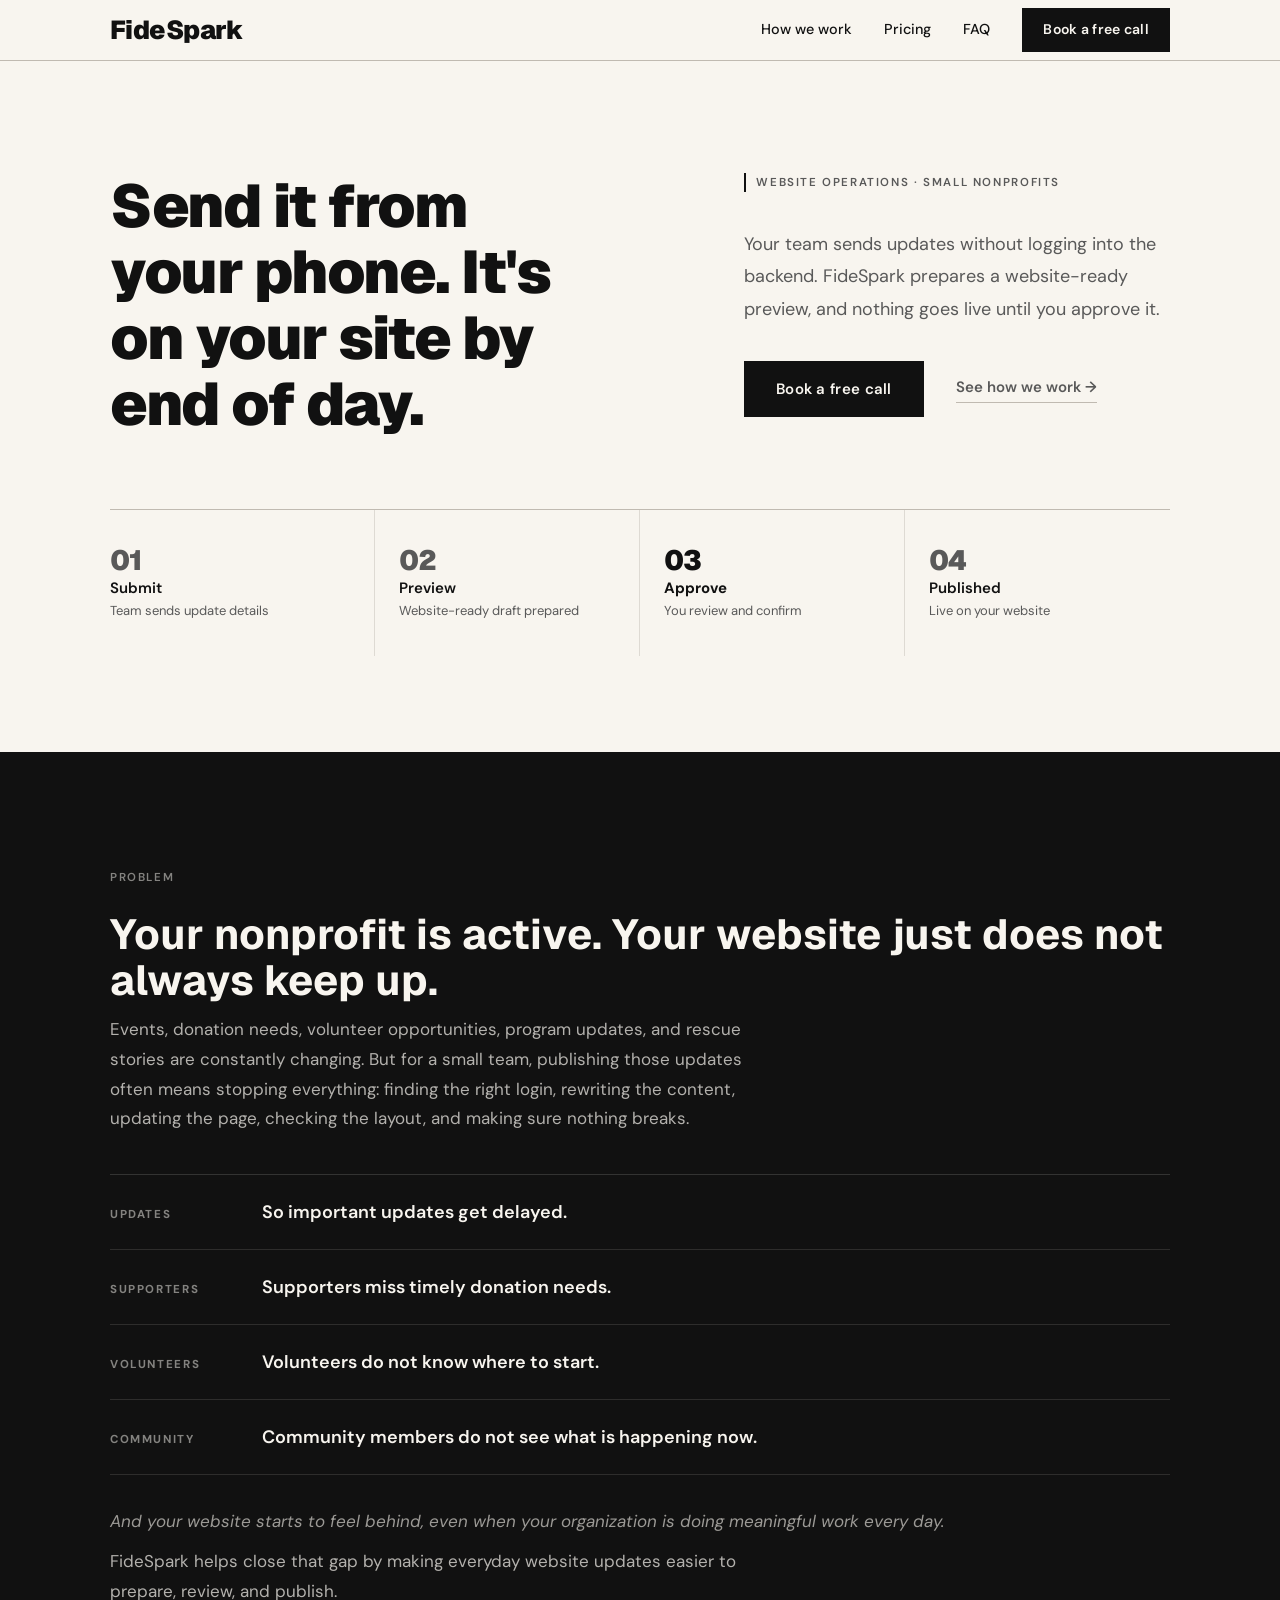
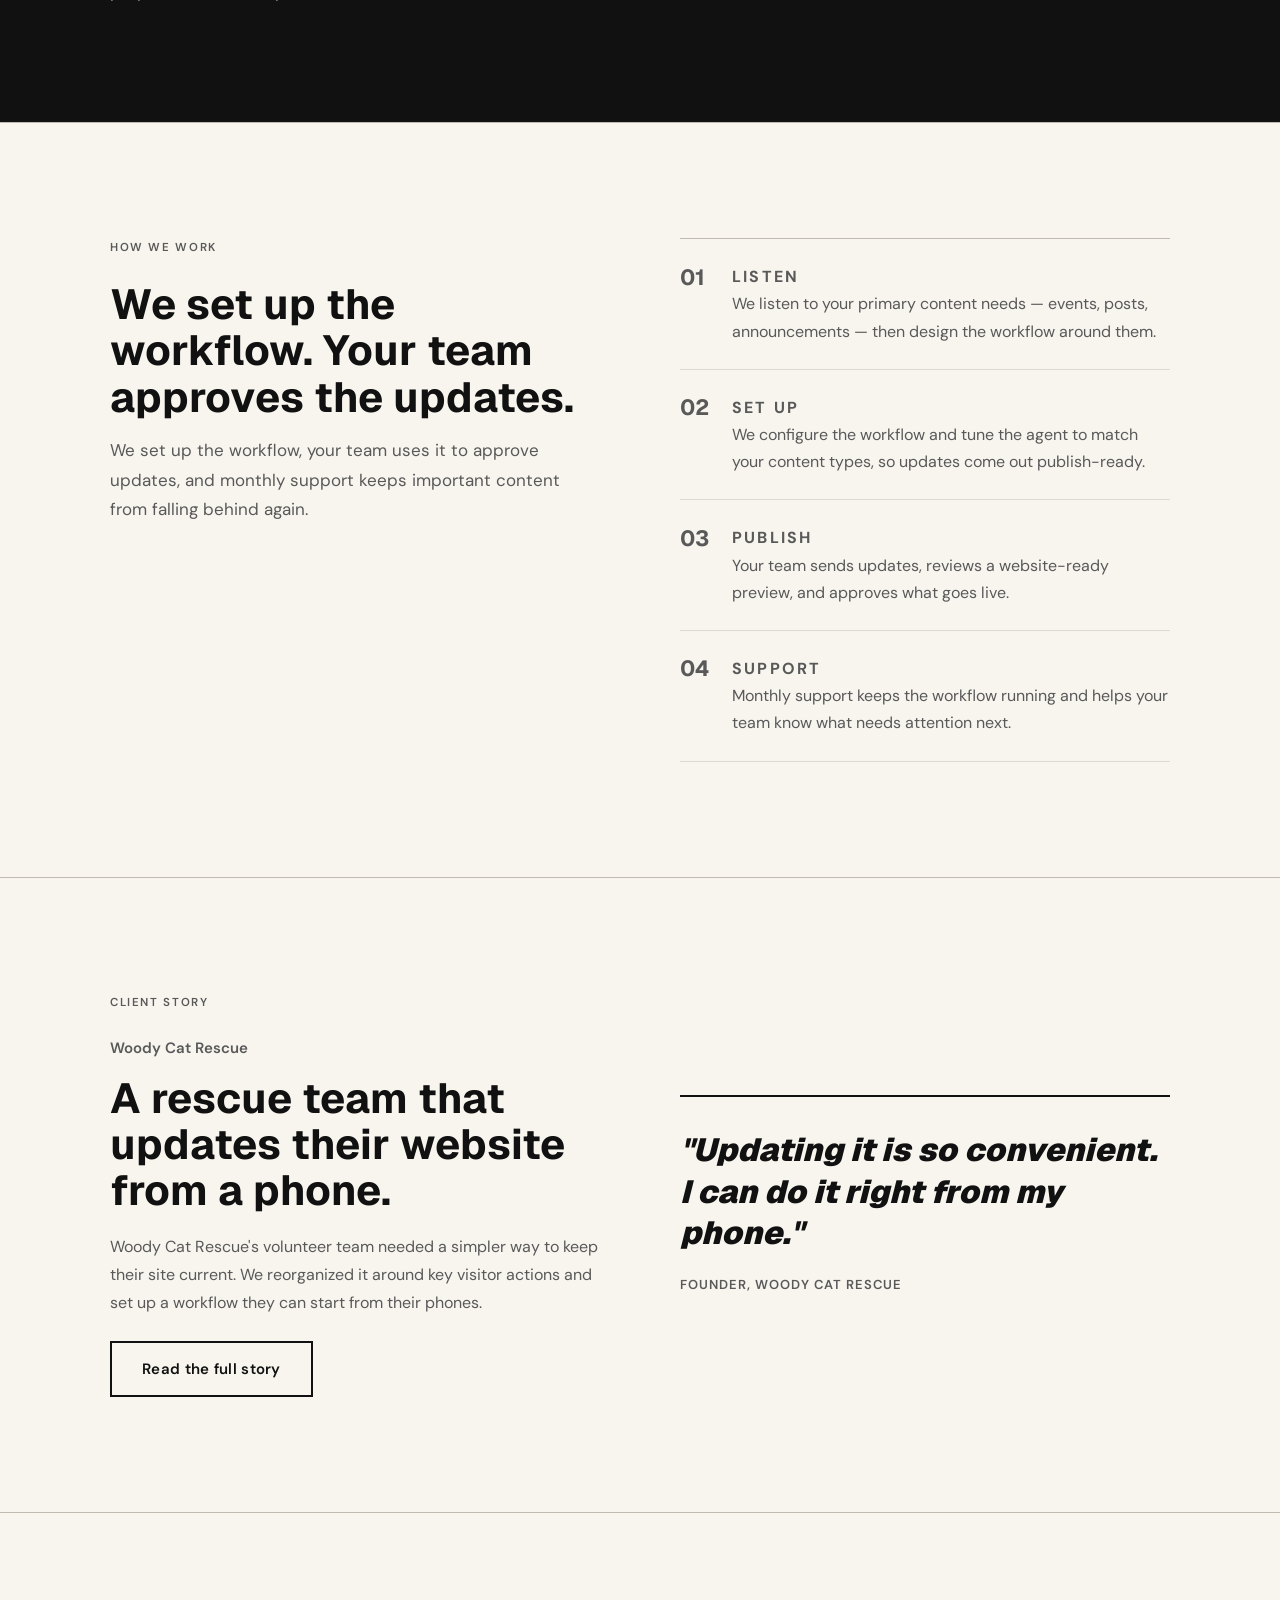
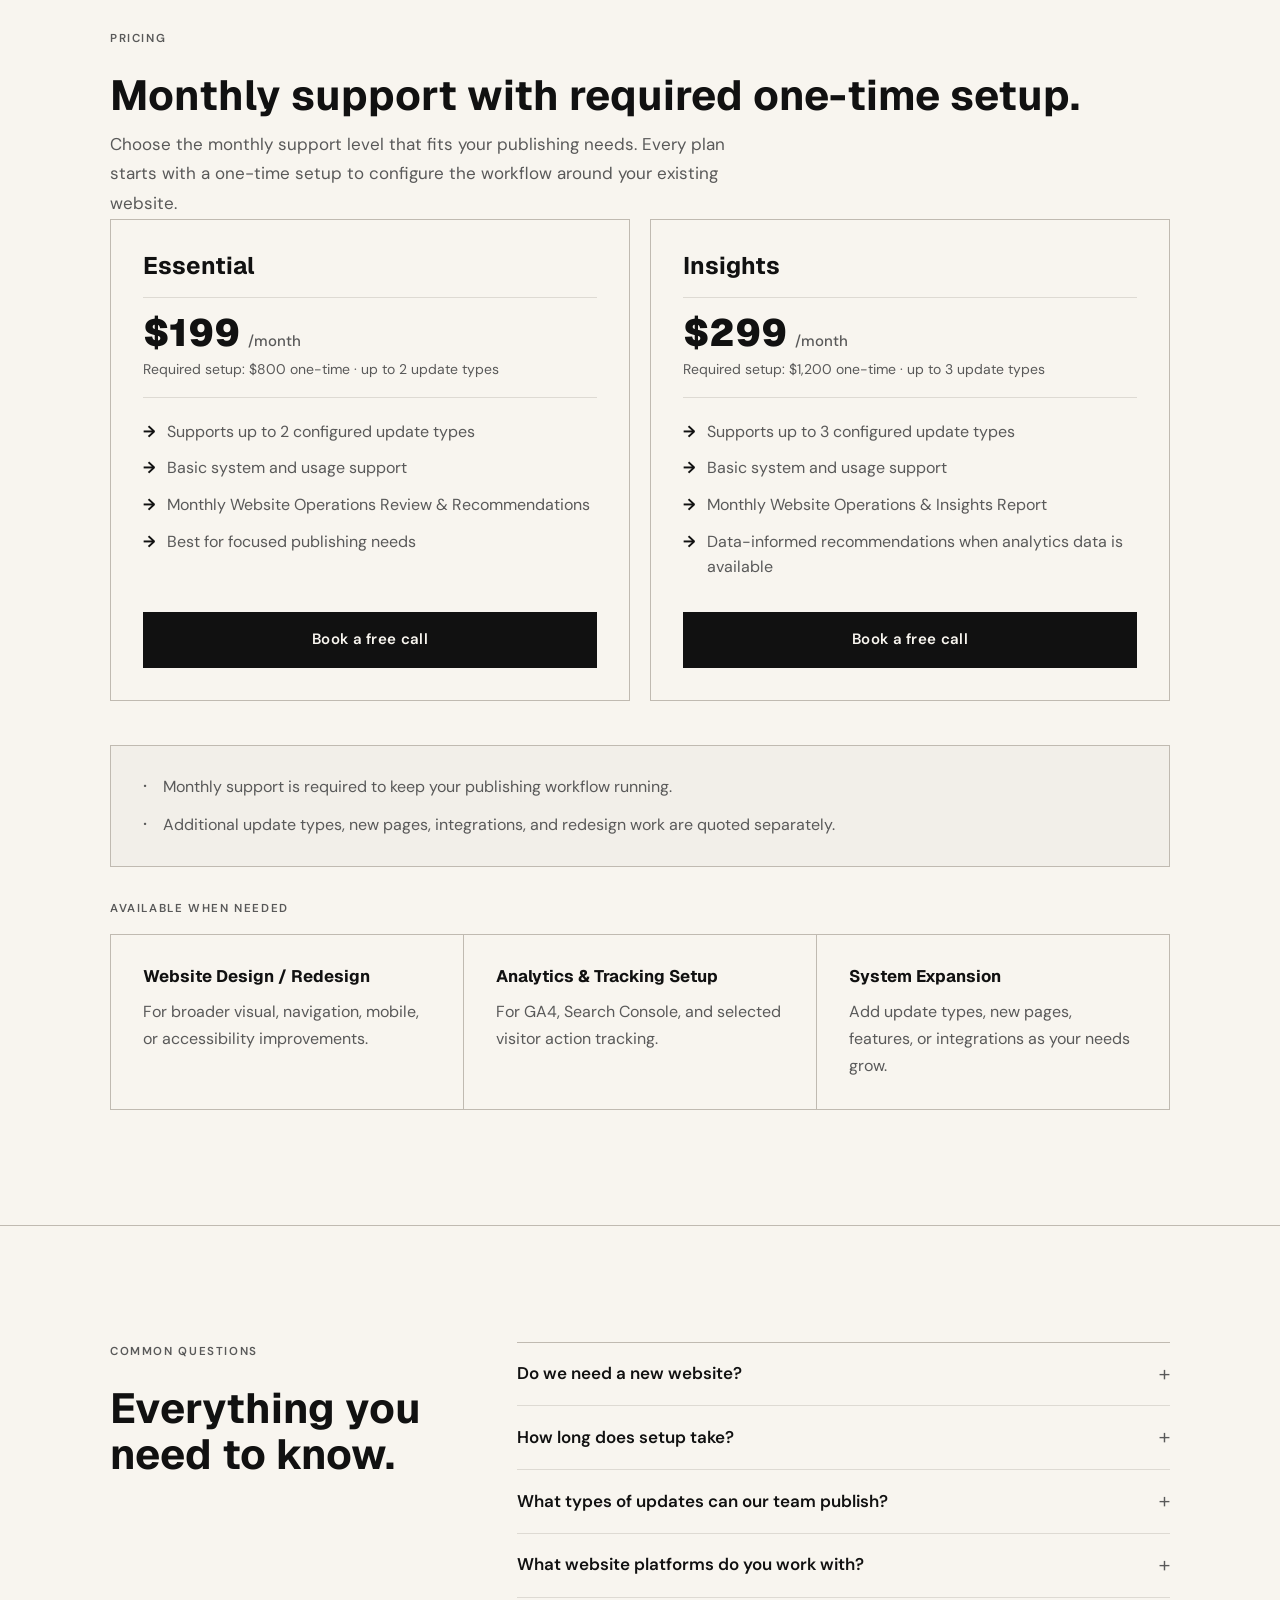
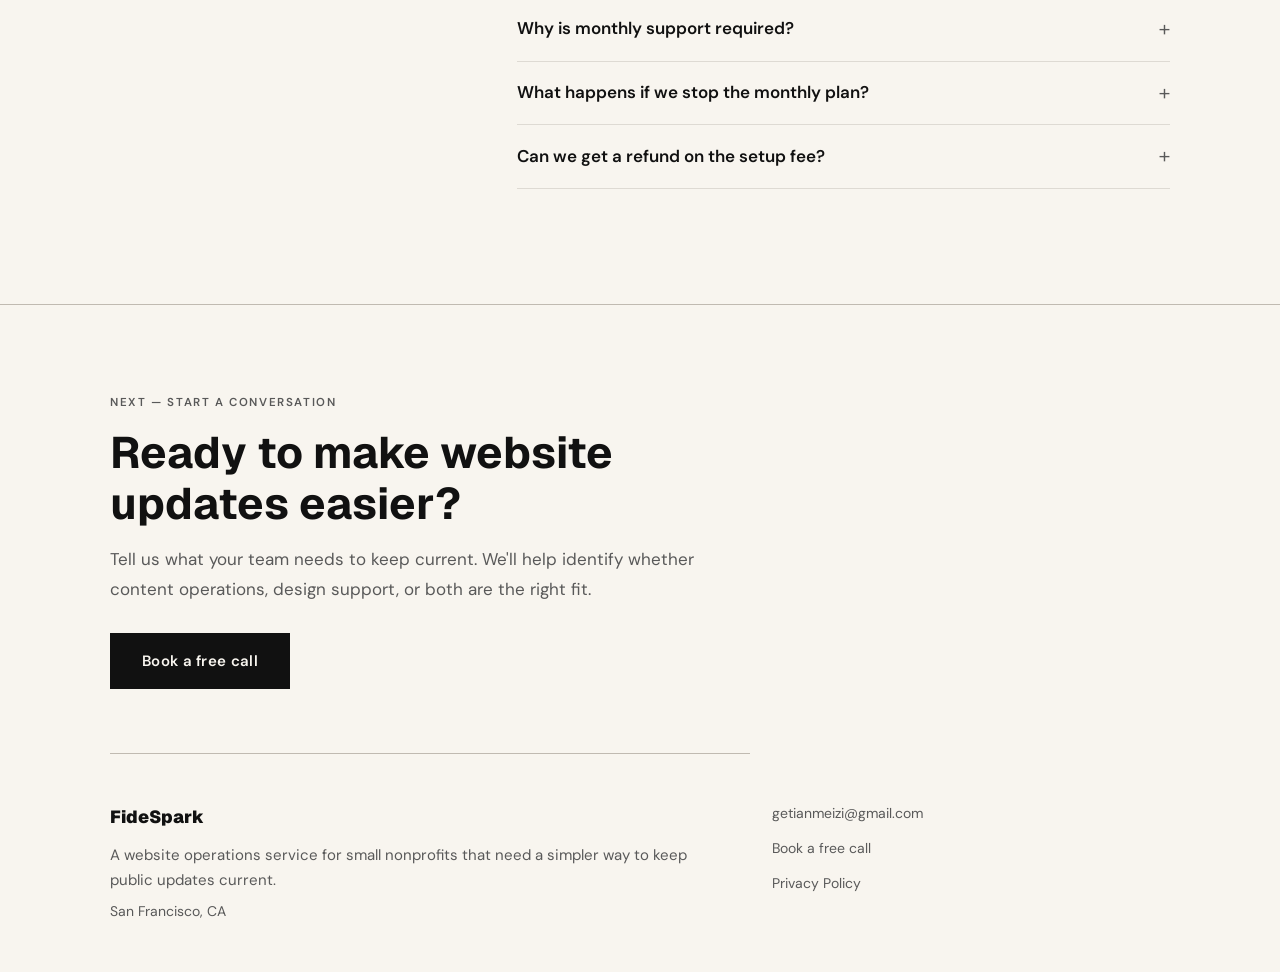
==== commit 378d9329: "Update problem section copy with new audience-first framing - New h2: active nonprofit framing inste" ====
--- a/index.html
+++ b/index.html
@@ -96,27 +96,28 @@
   <section class="chapter reveal problem-dark" id="problem">
     <div class="container">
       <p class="chapter-label">Problem</p>
-      <h2>Website updates fall behind when busy teams manage them manually.</h2>
-      <p class="chapter-intro">Most small nonprofit teams are already stretched thin. Website updates get pushed aside — not because the information doesn't matter, but because there's no easy way to get it published.</p>
+      <h2>Your nonprofit is active. Your website just does not always keep up.</h2>
+      <p class="chapter-intro">Events, donation needs, volunteer opportunities, program updates, and rescue stories are constantly changing. But for a small team, publishing those updates often means stopping everything: finding the right login, rewriting the content, updating the page, checking the layout, and making sure nothing breaks.</p>
       <div class="problem-list">
         <div class="problem-row">
-          <span class="problem-row-label">Events</span>
-          <p class="problem-row-body">An upcoming event is ready to promote, but getting it on the website means finding time and the right login.</p>
+          <span class="problem-row-label">Updates</span>
+          <p class="problem-row-body">So important updates get delayed.</p>
         </div>
         <div class="problem-row">
-          <span class="problem-row-label">Donations</span>
-          <p class="problem-row-body">A donation need is timely, but supporters visiting the site may not see it at all.</p>
+          <span class="problem-row-label">Supporters</span>
+          <p class="problem-row-body">Supporters miss timely donation needs.</p>
         </div>
         <div class="problem-row">
           <span class="problem-row-label">Volunteers</span>
-          <p class="problem-row-body">People are ready to help, but the website doesn't tell them how or where to start.</p>
+          <p class="problem-row-body">Volunteers do not know where to start.</p>
         </div>
         <div class="problem-row">
-          <span class="problem-row-label">General updates</span>
-          <p class="problem-row-body">Your team has the content. The website just doesn't reflect it yet.</p>
-        </div>
-      </div>
-      <p class="chapter-close">This is the gap FideSpark is built to close.</p>
+          <span class="problem-row-label">Community</span>
+          <p class="problem-row-body">Community members do not see what is happening now.</p>
+        </div>
+      </div>
+      <p class="chapter-close">And your website starts to feel behind, even when your organization is doing meaningful work every day.</p>
+      <p class="chapter-intro">FideSpark helps close that gap by making everyday website updates easier to prepare, review, and publish.</p>
     </div>
   </section>
 
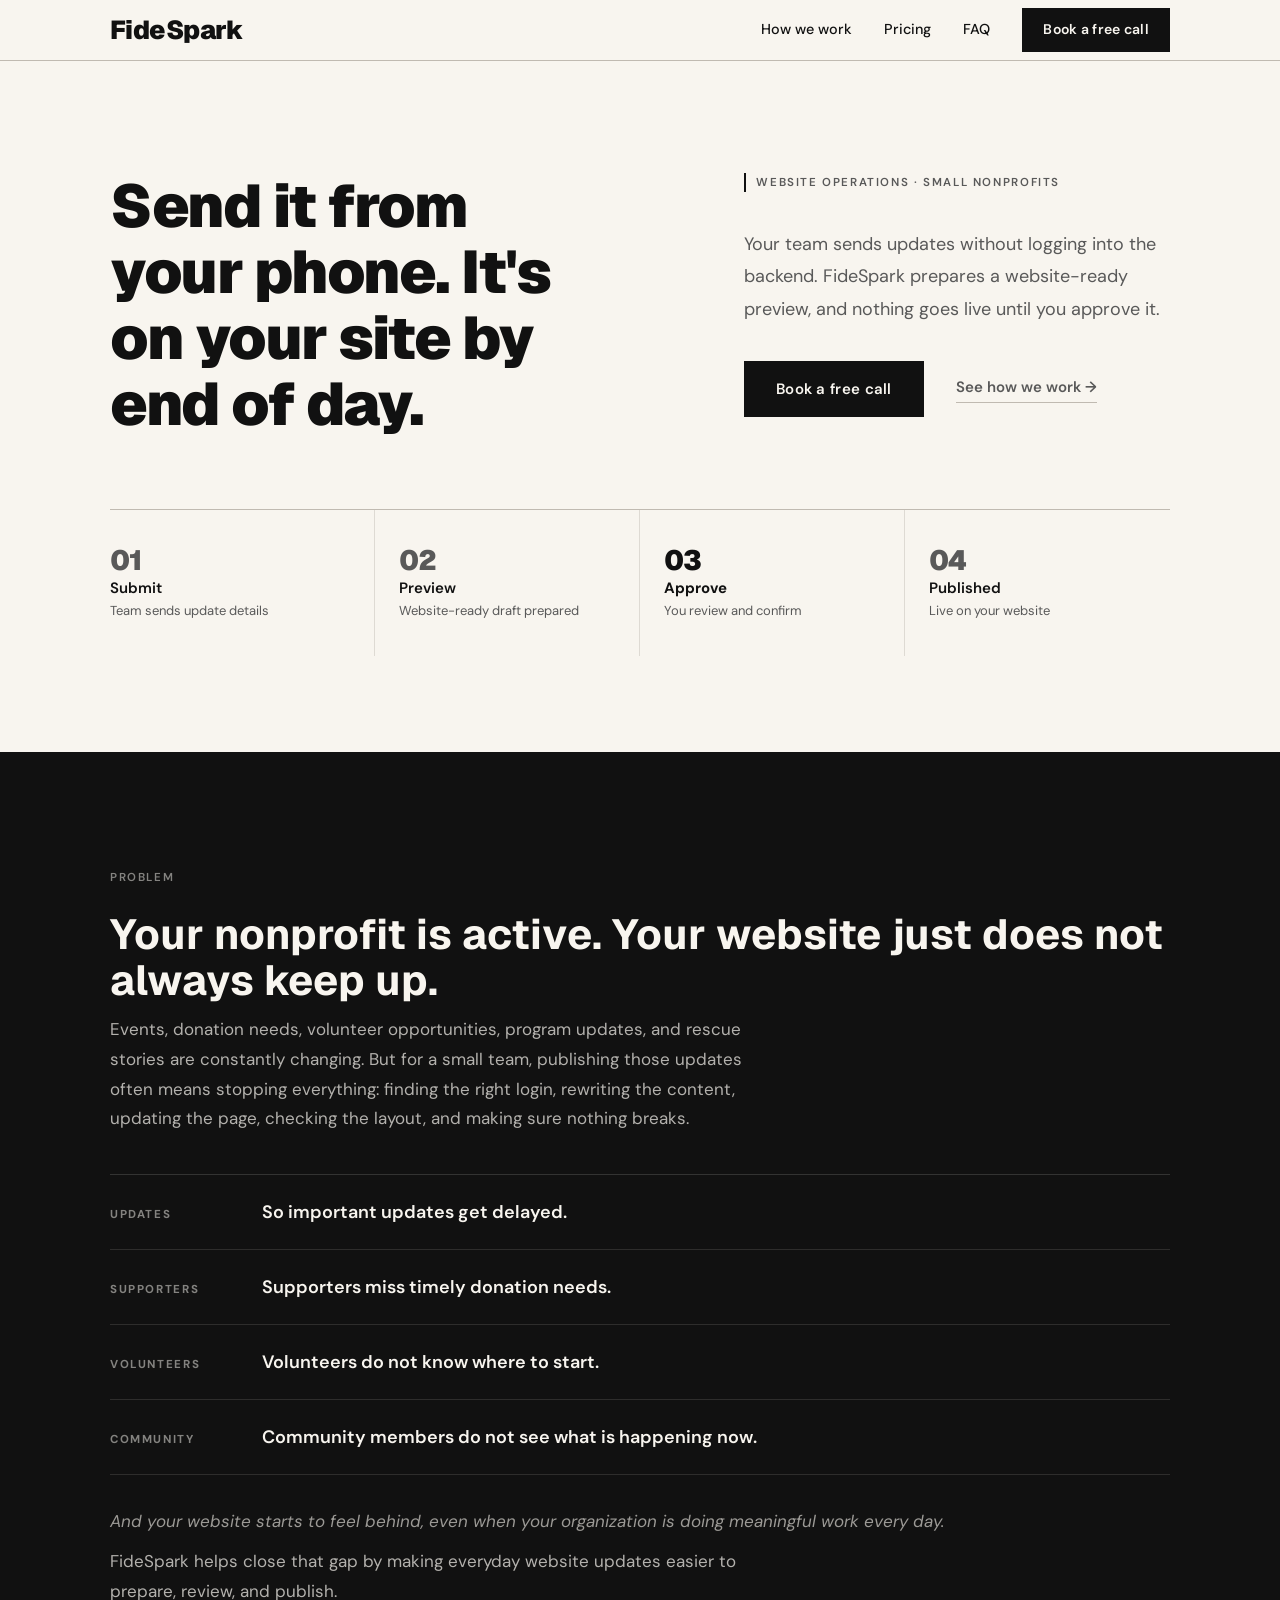
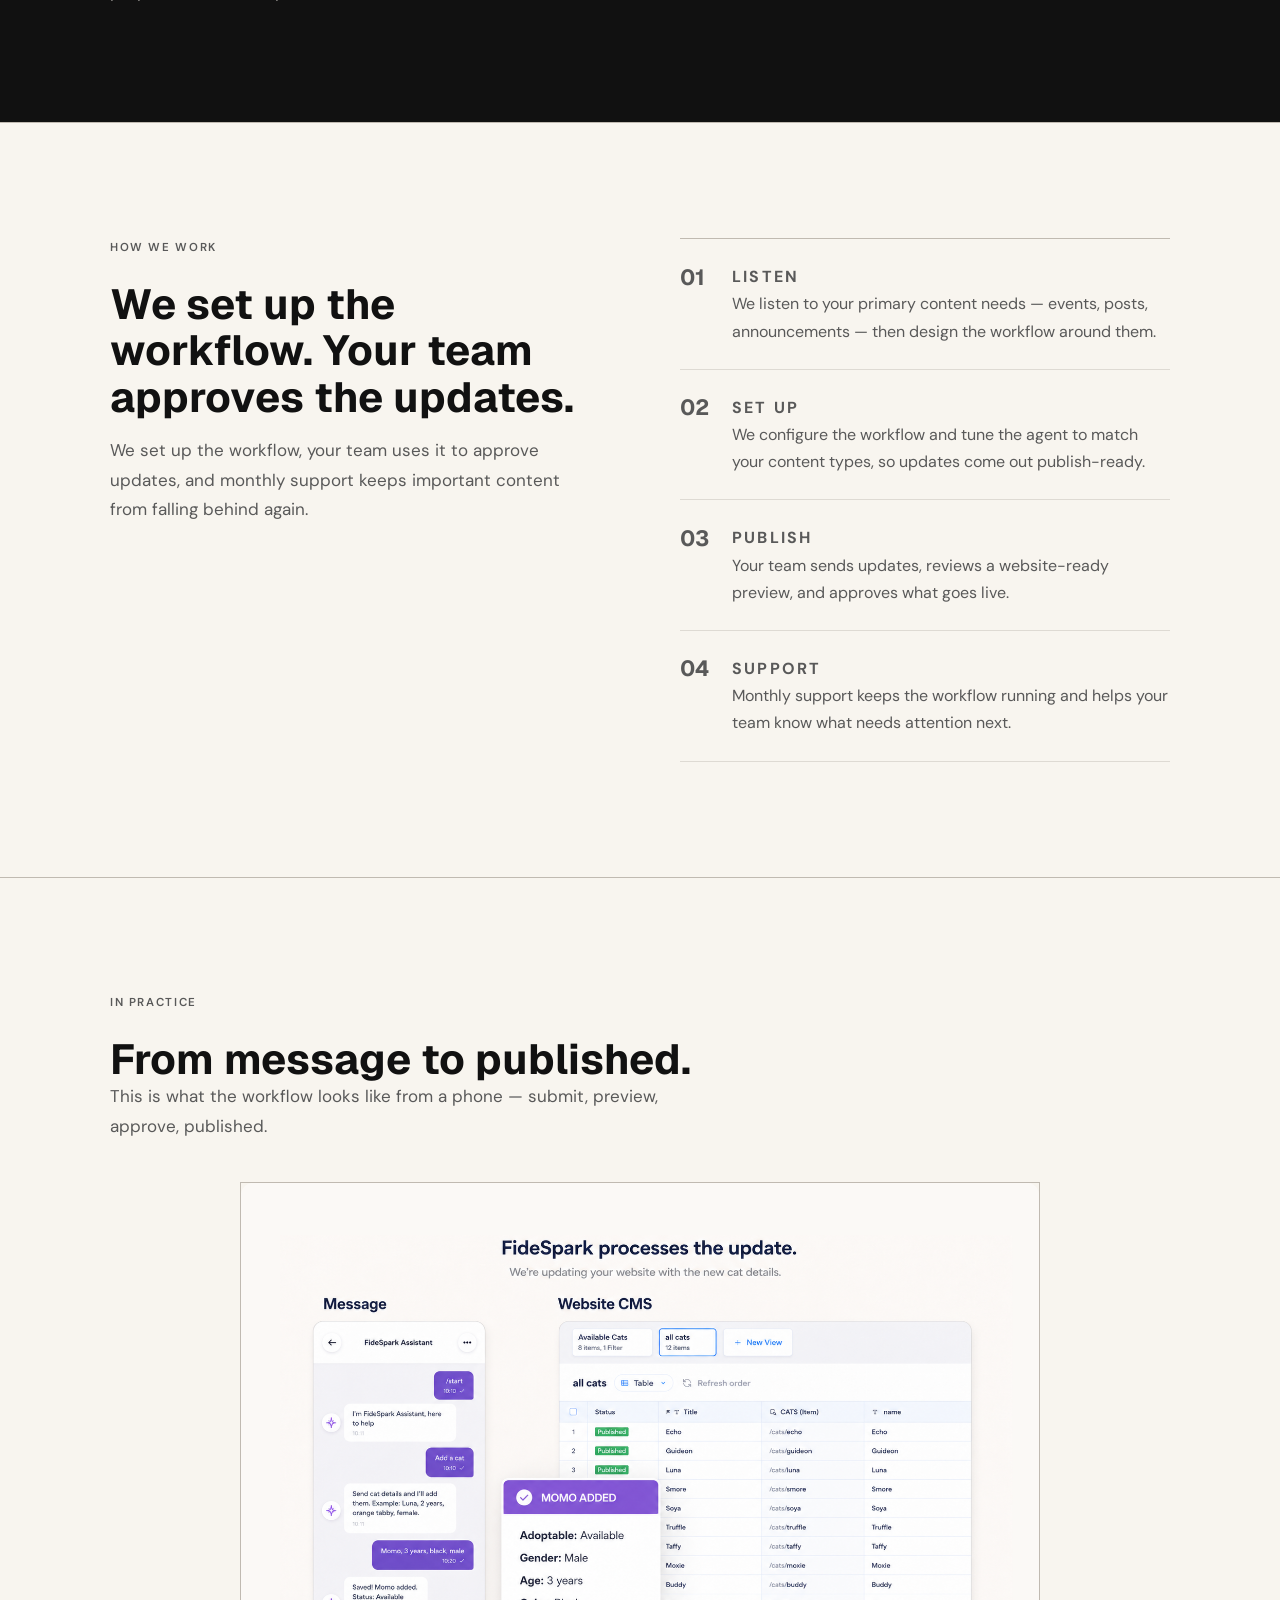
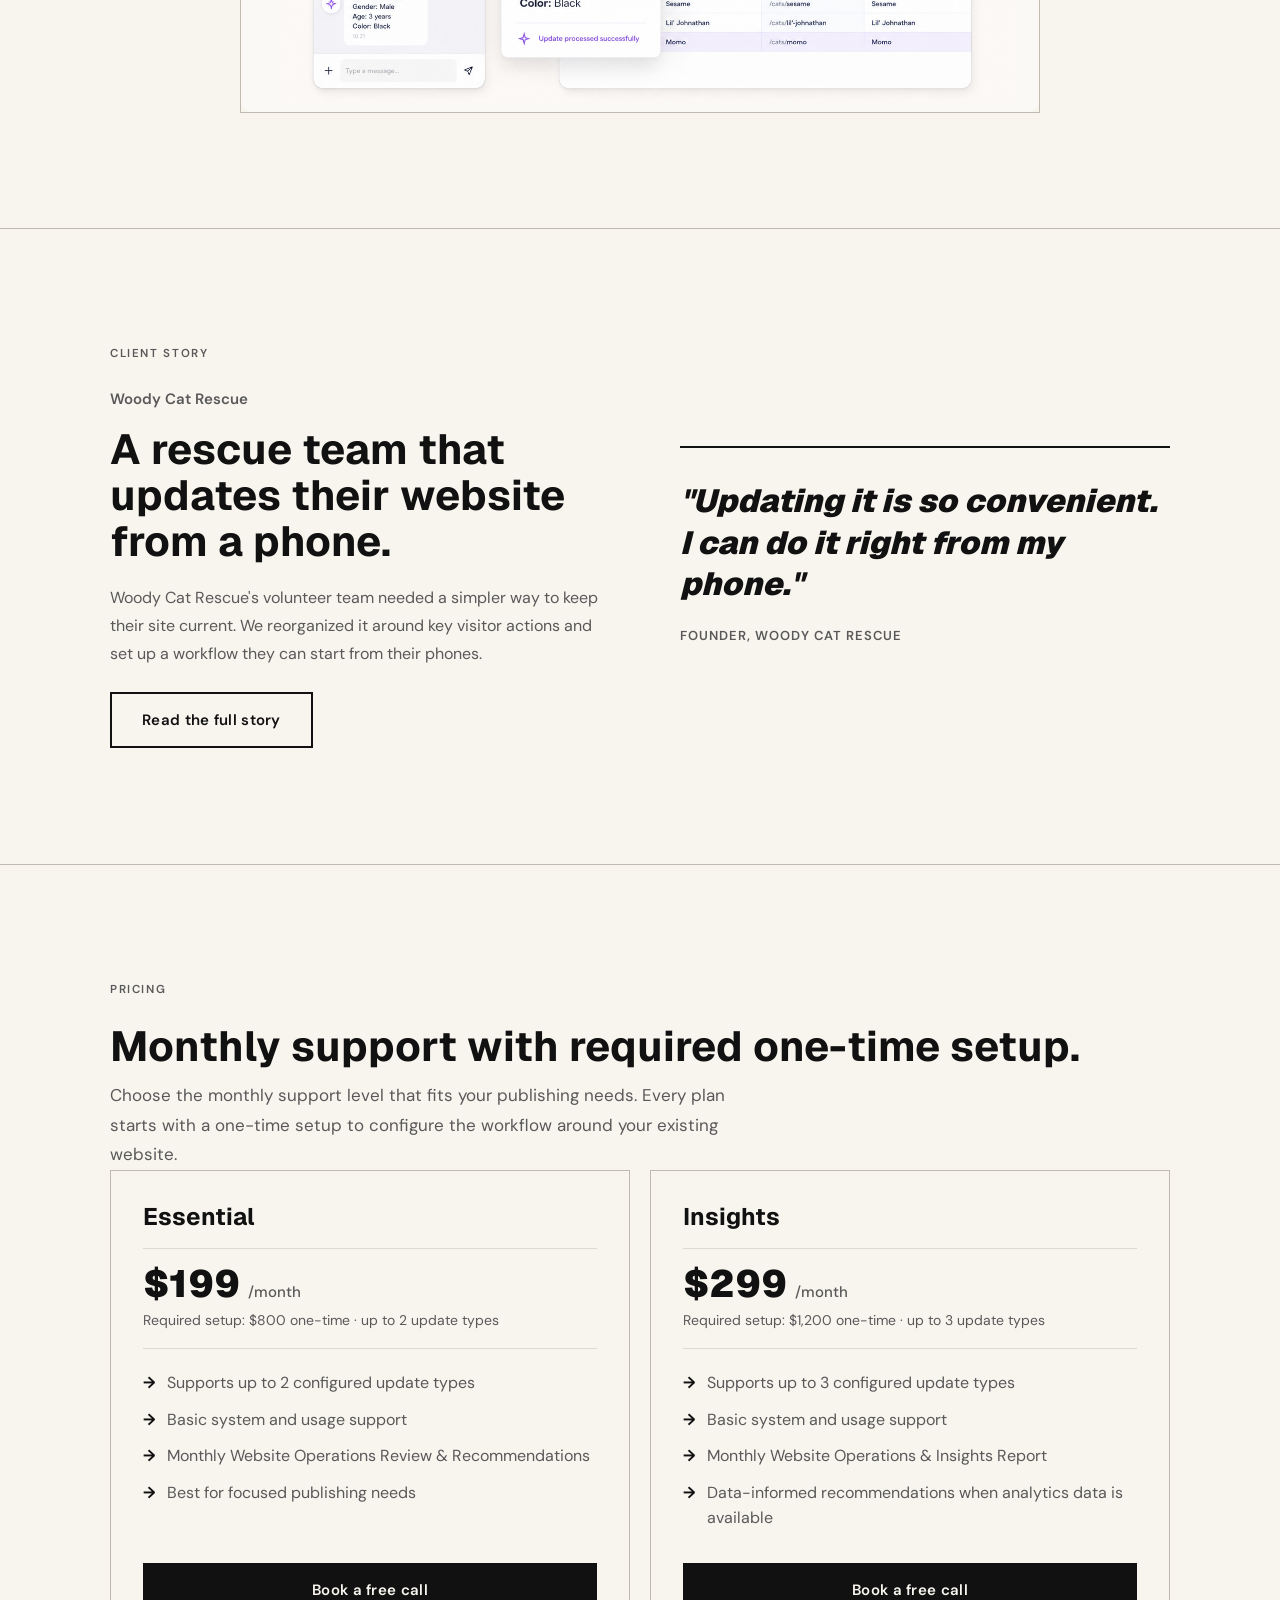
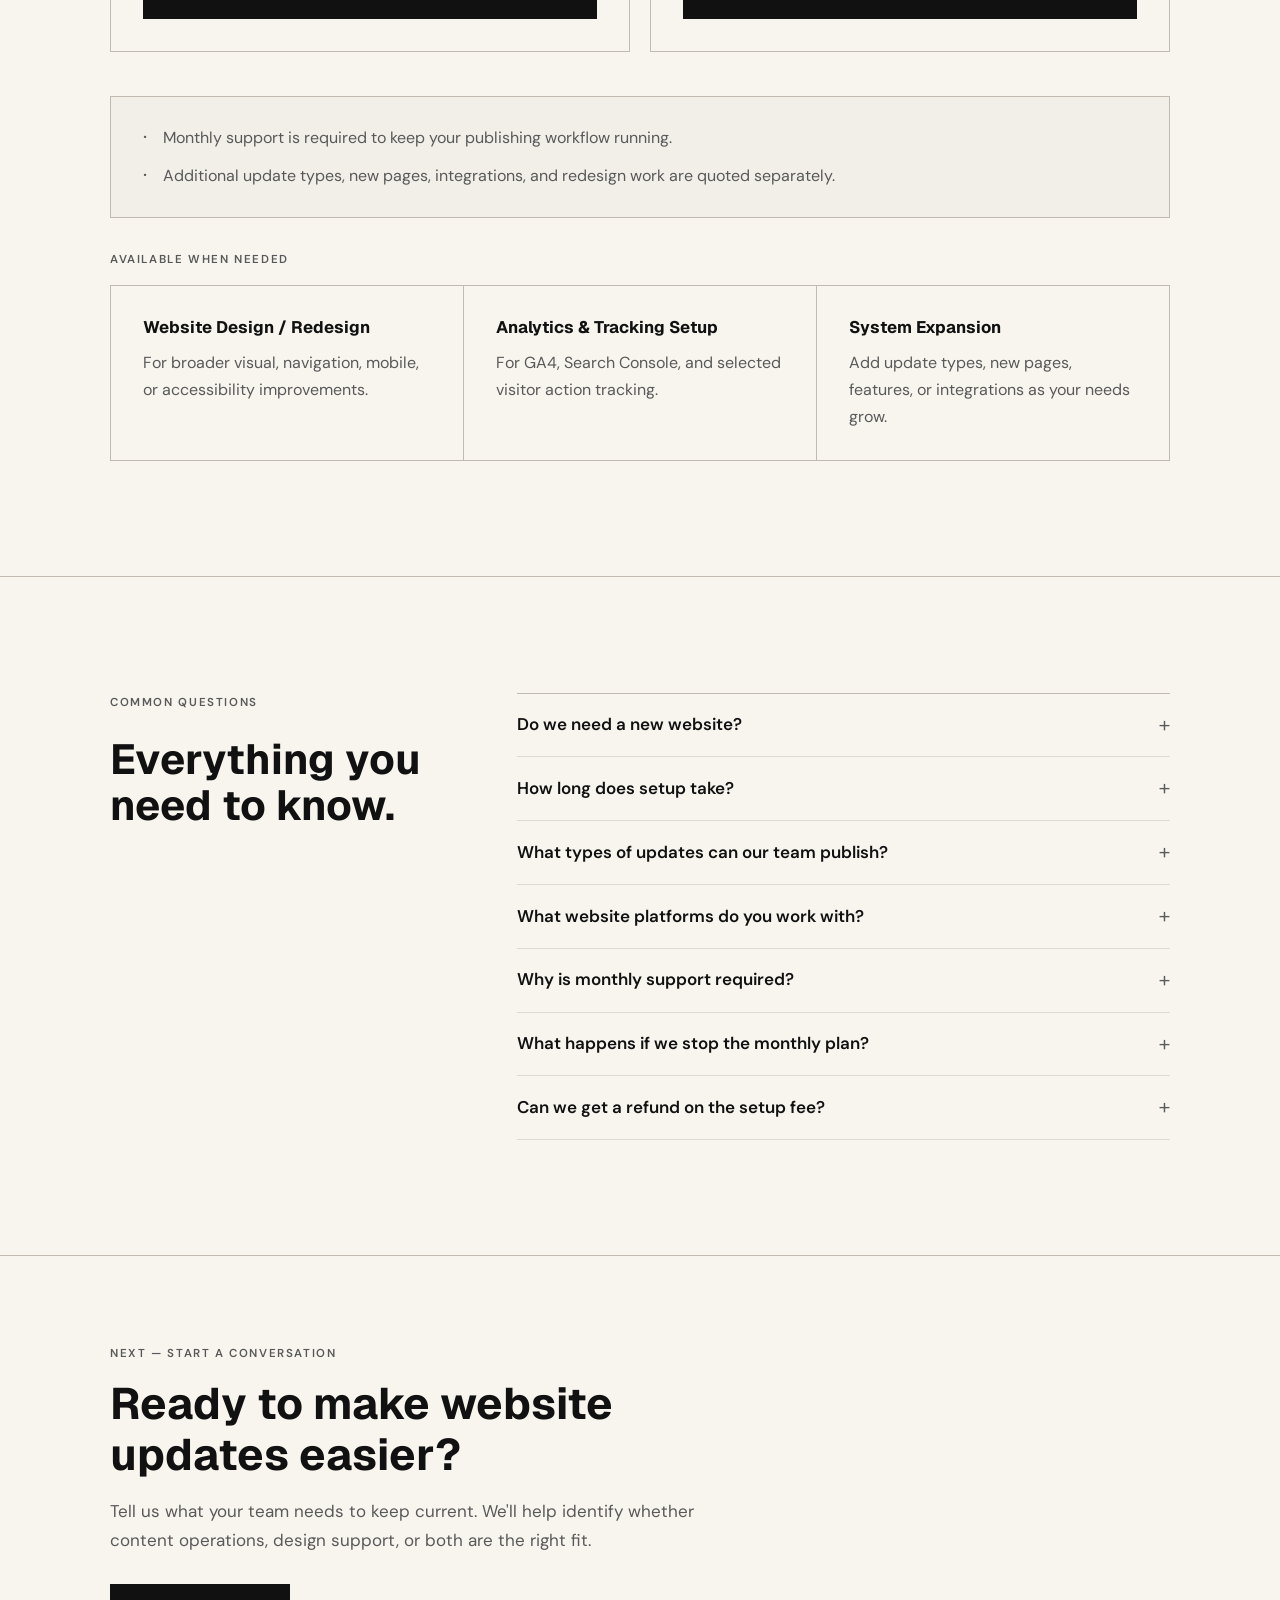
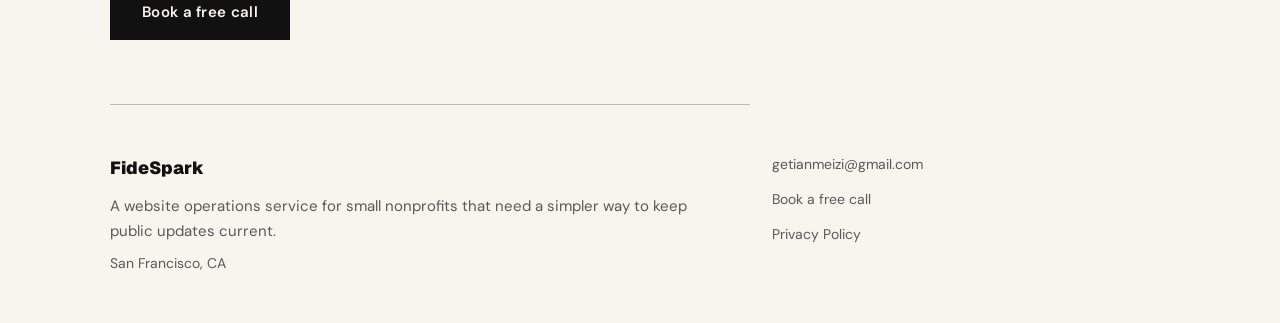
==== commit 91131d11: "Add workflow demo section and replace client story image placeholder - Add #demo section to index.ht" ====
--- a/index.html
+++ b/index.html
@@ -161,6 +161,25 @@
           </div>
         </div>
       </div>
+    </div>
+  </section>
+
+  <!-- WORKFLOW DEMO -->
+  <section class="chapter reveal" id="demo">
+    <div class="container">
+      <p class="chapter-label">In Practice</p>
+      <h2>From message to published.</h2>
+      <p class="demo-intro">This is what the workflow looks like from a phone — submit, preview, approve, published.</p>
+      <video
+        class="demo-video"
+        src="media/how-it-works.mp4"
+        poster="media/how-it-works.png"
+        autoplay
+        muted
+        loop
+        playsinline
+        aria-label="FideSpark workflow demo: submit, preview, approve, and publish a website update"
+      ></video>
     </div>
   </section>
 
--- a/css/styles.css
+++ b/css/styles.css
@@ -1521,6 +1521,34 @@
 }
 
 /* ============================================================
+   WORKFLOW DEMO SECTION
+   ============================================================ */
+.demo-intro {
+  font-size: 1.0625rem;
+  color: var(--text-muted);
+  line-height: 1.75;
+  max-width: 580px;
+  margin-bottom: 2.5rem;
+}
+.demo-video {
+  width: 100%;
+  max-width: 800px;
+  display: block;
+  margin: 0 auto;
+  border: 1px solid var(--border);
+}
+
+/* ============================================================
+   CLIENT STORY — WIDE IMAGE (replaces placeholder)
+   ============================================================ */
+.cs-img--wide {
+  width: 100%;
+  height: auto;
+  display: block;
+  border: 1px solid var(--border);
+}
+
+/* ============================================================
    RESPONSIVE POLISH
    ============================================================ */
 html, body { overflow-x: hidden; }
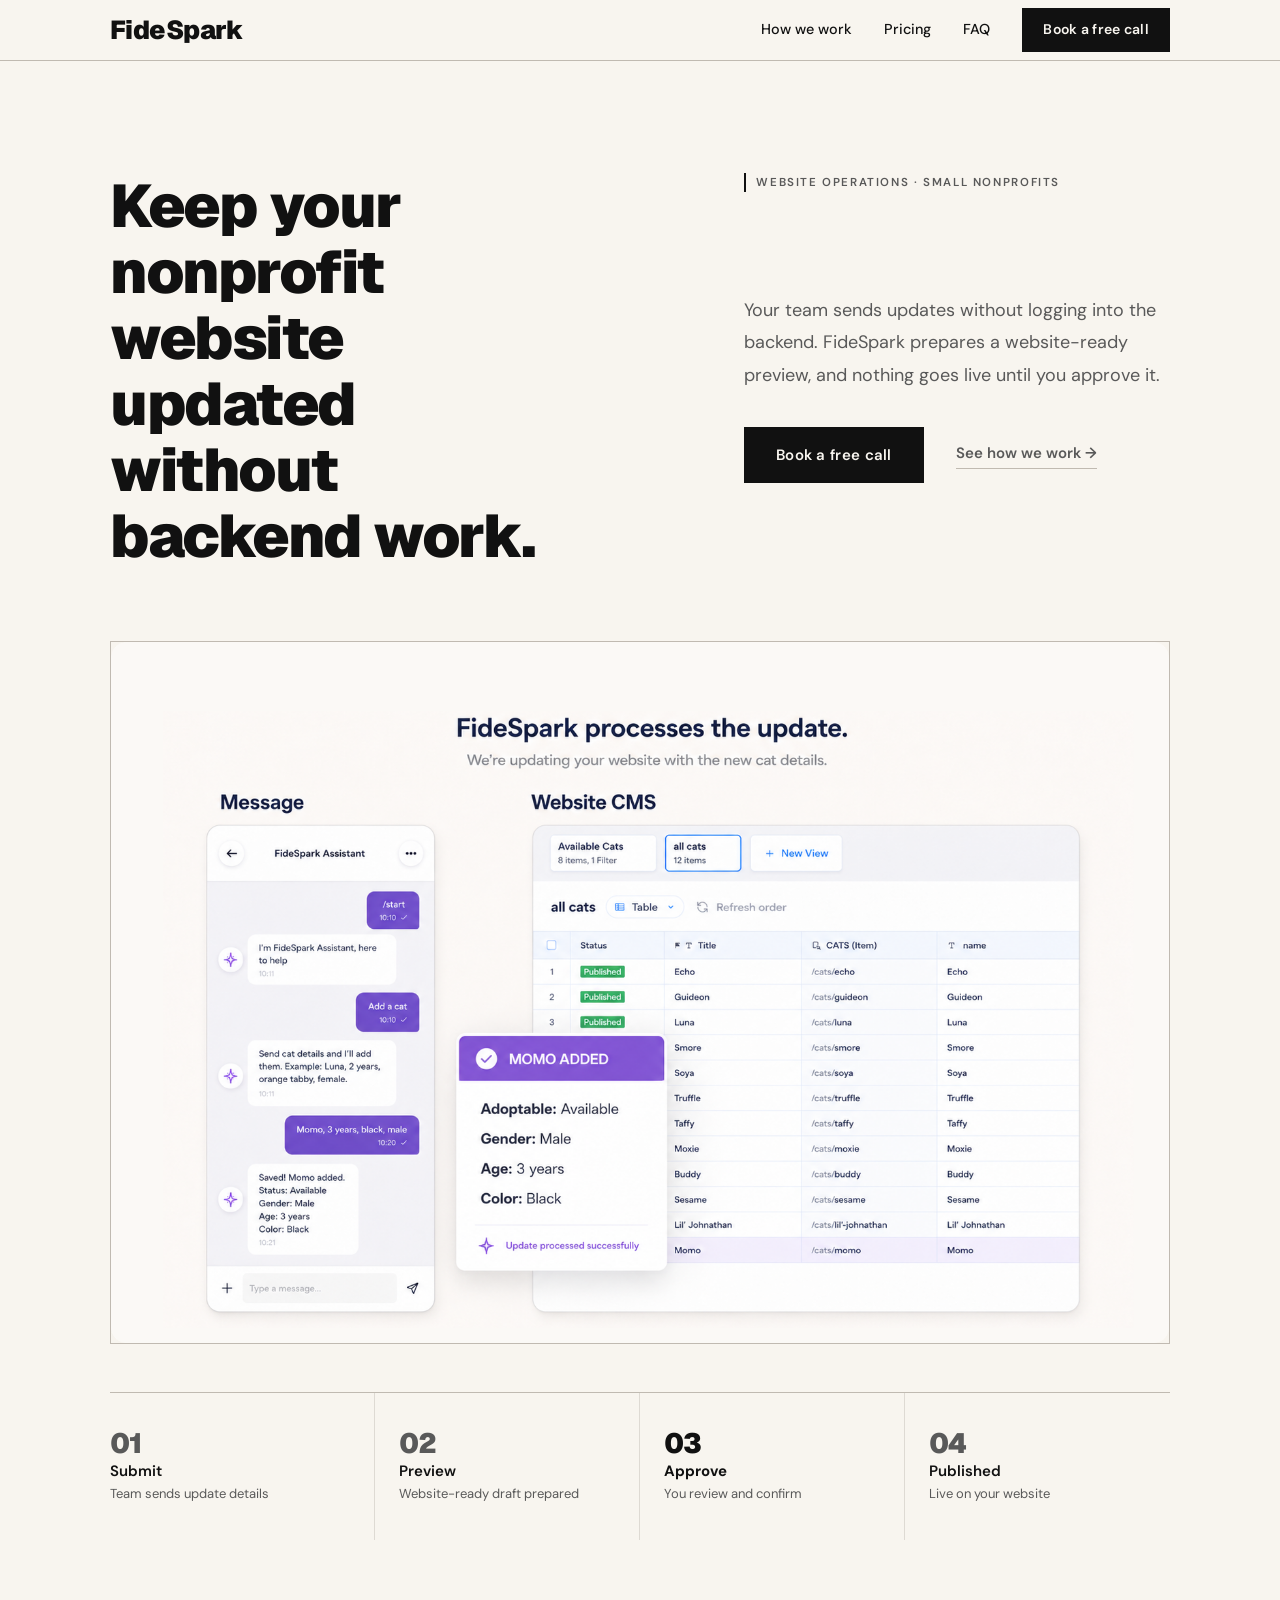
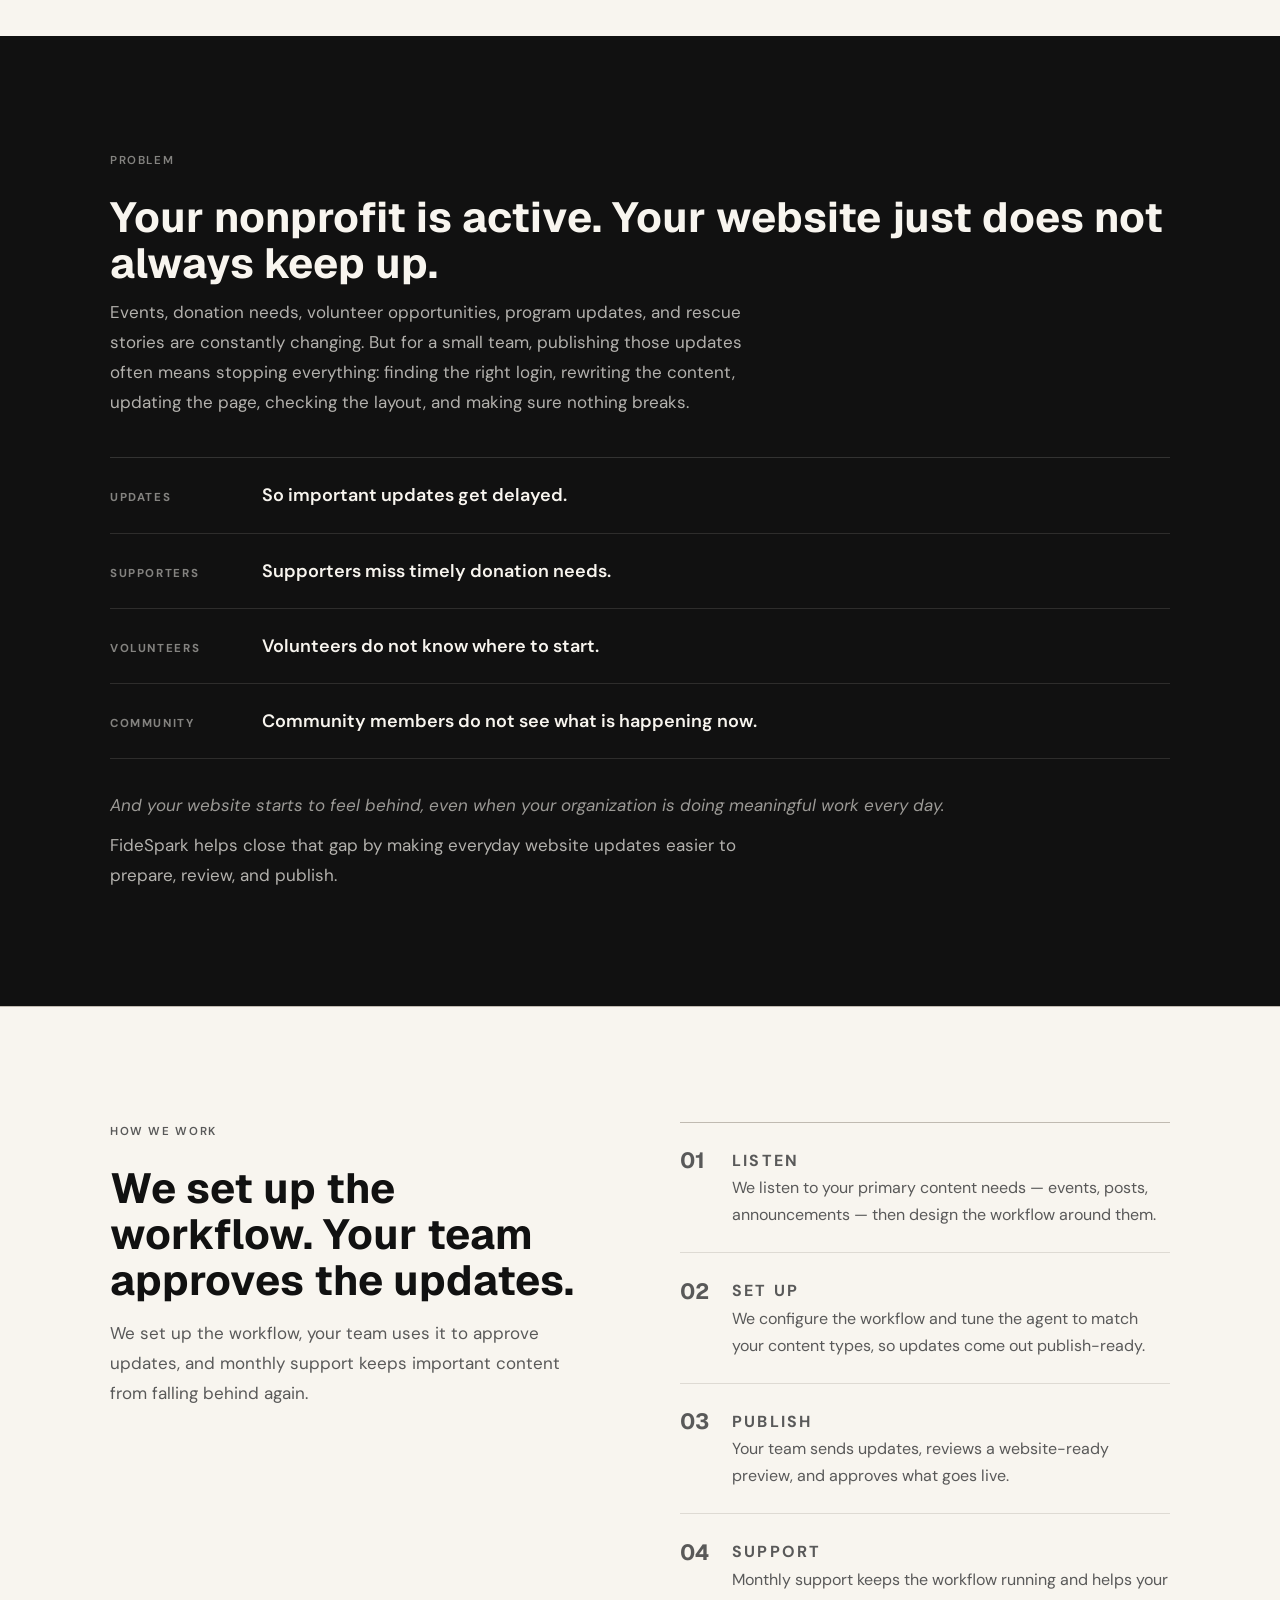
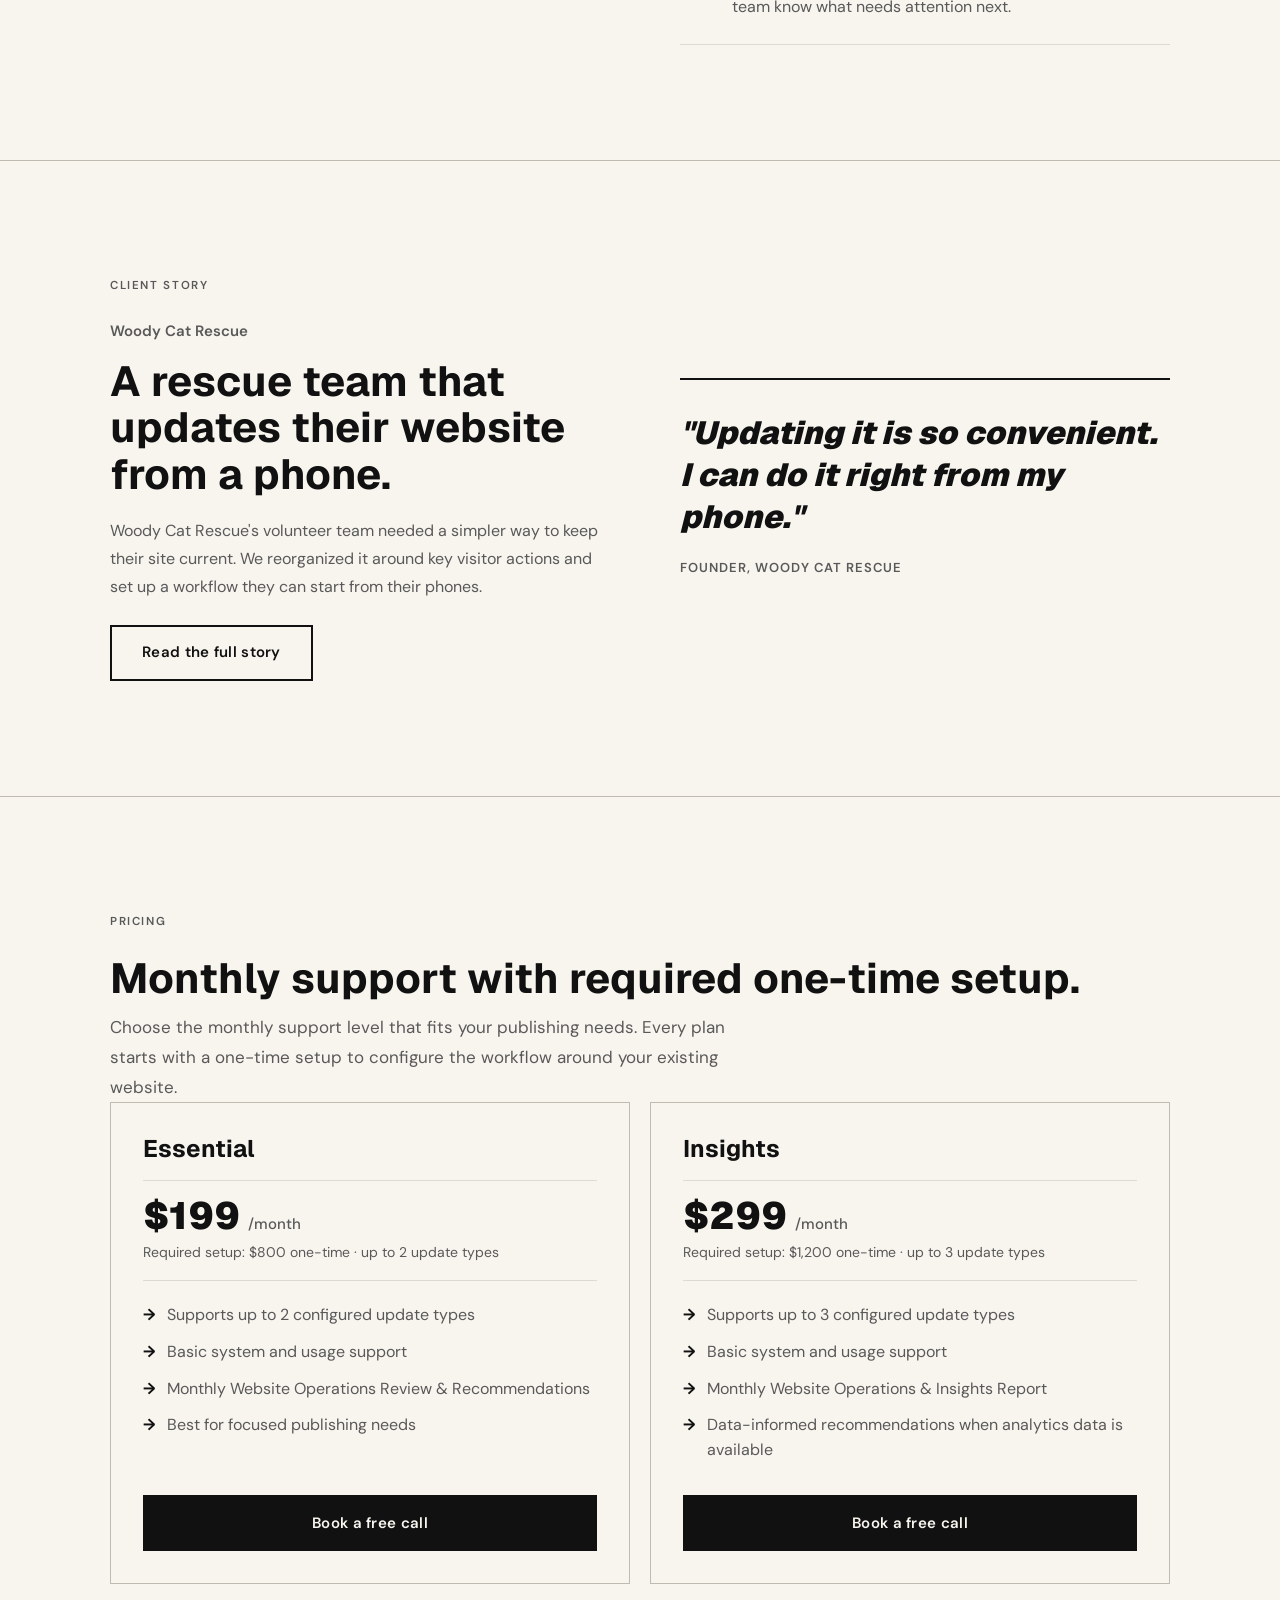
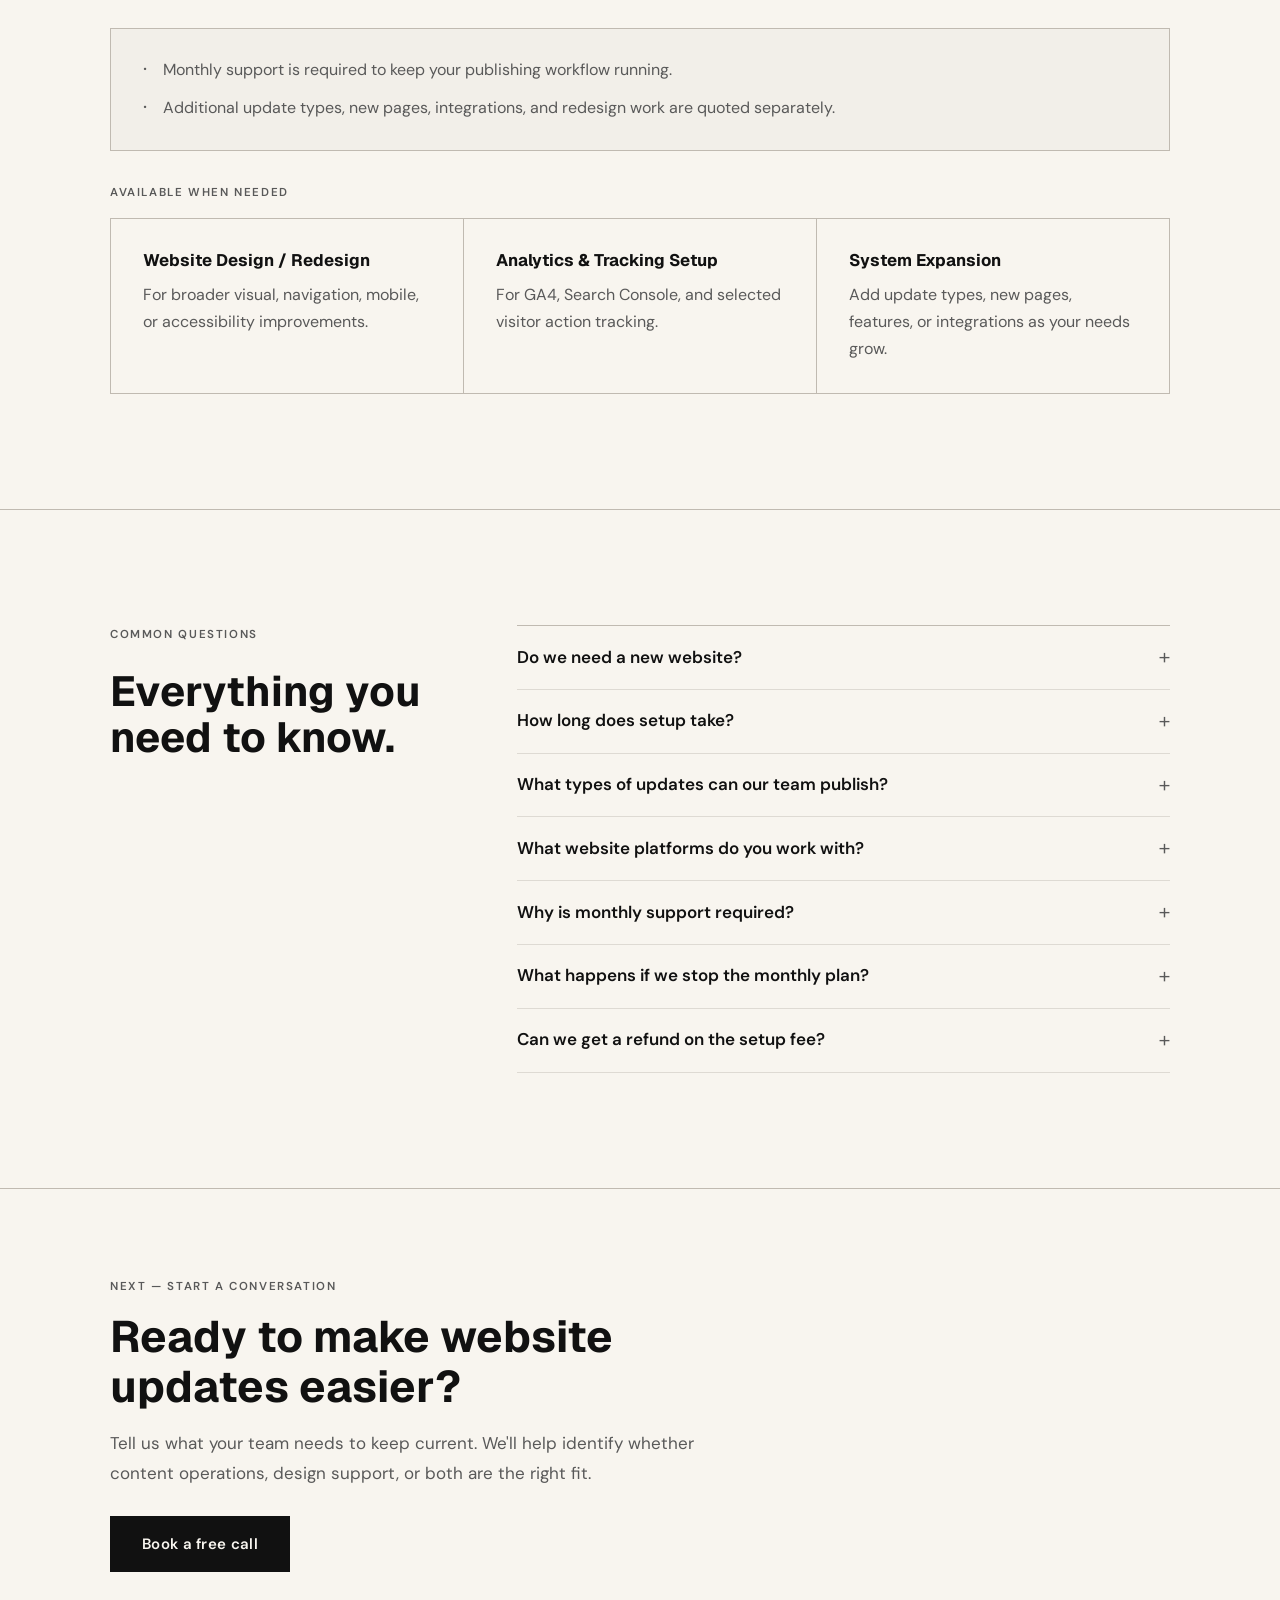
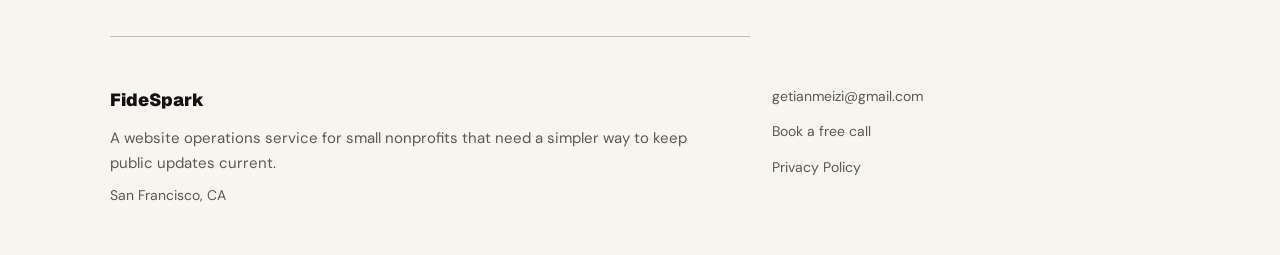
==== commit f29d18e0: "Add hero image, restore headline, remove demo section - Add media/how-it-works.png as hero image bet" ====
--- a/index.html
+++ b/index.html
@@ -57,7 +57,7 @@
       <div class="hero__top">
         <p class="hero__eyebrow">Website Operations · Small Nonprofits</p>
         <div class="hero__lead">
-          <h1 class="hero__headline">Send it from your phone. It's on your site by end of day.</h1>
+          <h1 class="hero__headline">Keep your nonprofit website updated without backend work.</h1>
         </div>
         <div class="hero__aside">
           <p class="hero__sub">Your team sends updates without logging into the backend. FideSpark prepares a website-ready preview, and nothing goes live until you approve it.</p>
@@ -67,6 +67,11 @@
           </div>
         </div>
       </div>
+      <img
+        class="hero__media"
+        src="media/how-it-works.png"
+        alt="FideSpark workflow: a team submits an update, reviews the preview, and approves it for publishing"
+      >
       <div class="hero__strip">
         <div class="hero__strip-step">
           <span class="hero__strip-num">01</span>
@@ -161,25 +166,6 @@
           </div>
         </div>
       </div>
-    </div>
-  </section>
-
-  <!-- WORKFLOW DEMO -->
-  <section class="chapter reveal" id="demo">
-    <div class="container">
-      <p class="chapter-label">In Practice</p>
-      <h2>From message to published.</h2>
-      <p class="demo-intro">This is what the workflow looks like from a phone — submit, preview, approve, published.</p>
-      <video
-        class="demo-video"
-        src="media/how-it-works.mp4"
-        poster="media/how-it-works.png"
-        autoplay
-        muted
-        loop
-        playsinline
-        aria-label="FideSpark workflow demo: submit, preview, approve, and publish a website update"
-      ></video>
     </div>
   </section>
 
--- a/css/styles.css
+++ b/css/styles.css
@@ -354,6 +354,14 @@
 .hero__lead { min-width: 0; max-width: 100%; }
 .hero__aside { min-width: 0; max-width: 100%; }
 
+.hero__media {
+  width: 100%;
+  height: auto;
+  display: block;
+  border: 1px solid var(--border);
+  margin-bottom: clamp(2rem, 4vw, 3rem);
+}
+
 .hero__strip {
   border-top: 1px solid var(--border);
   display: grid;
@@ -1521,24 +1529,6 @@
 }
 
 /* ============================================================
-   WORKFLOW DEMO SECTION
-   ============================================================ */
-.demo-intro {
-  font-size: 1.0625rem;
-  color: var(--text-muted);
-  line-height: 1.75;
-  max-width: 580px;
-  margin-bottom: 2.5rem;
-}
-.demo-video {
-  width: 100%;
-  max-width: 800px;
-  display: block;
-  margin: 0 auto;
-  border: 1px solid var(--border);
-}
-
-/* ============================================================
    CLIENT STORY — WIDE IMAGE (replaces placeholder)
    ============================================================ */
 .cs-img--wide {
